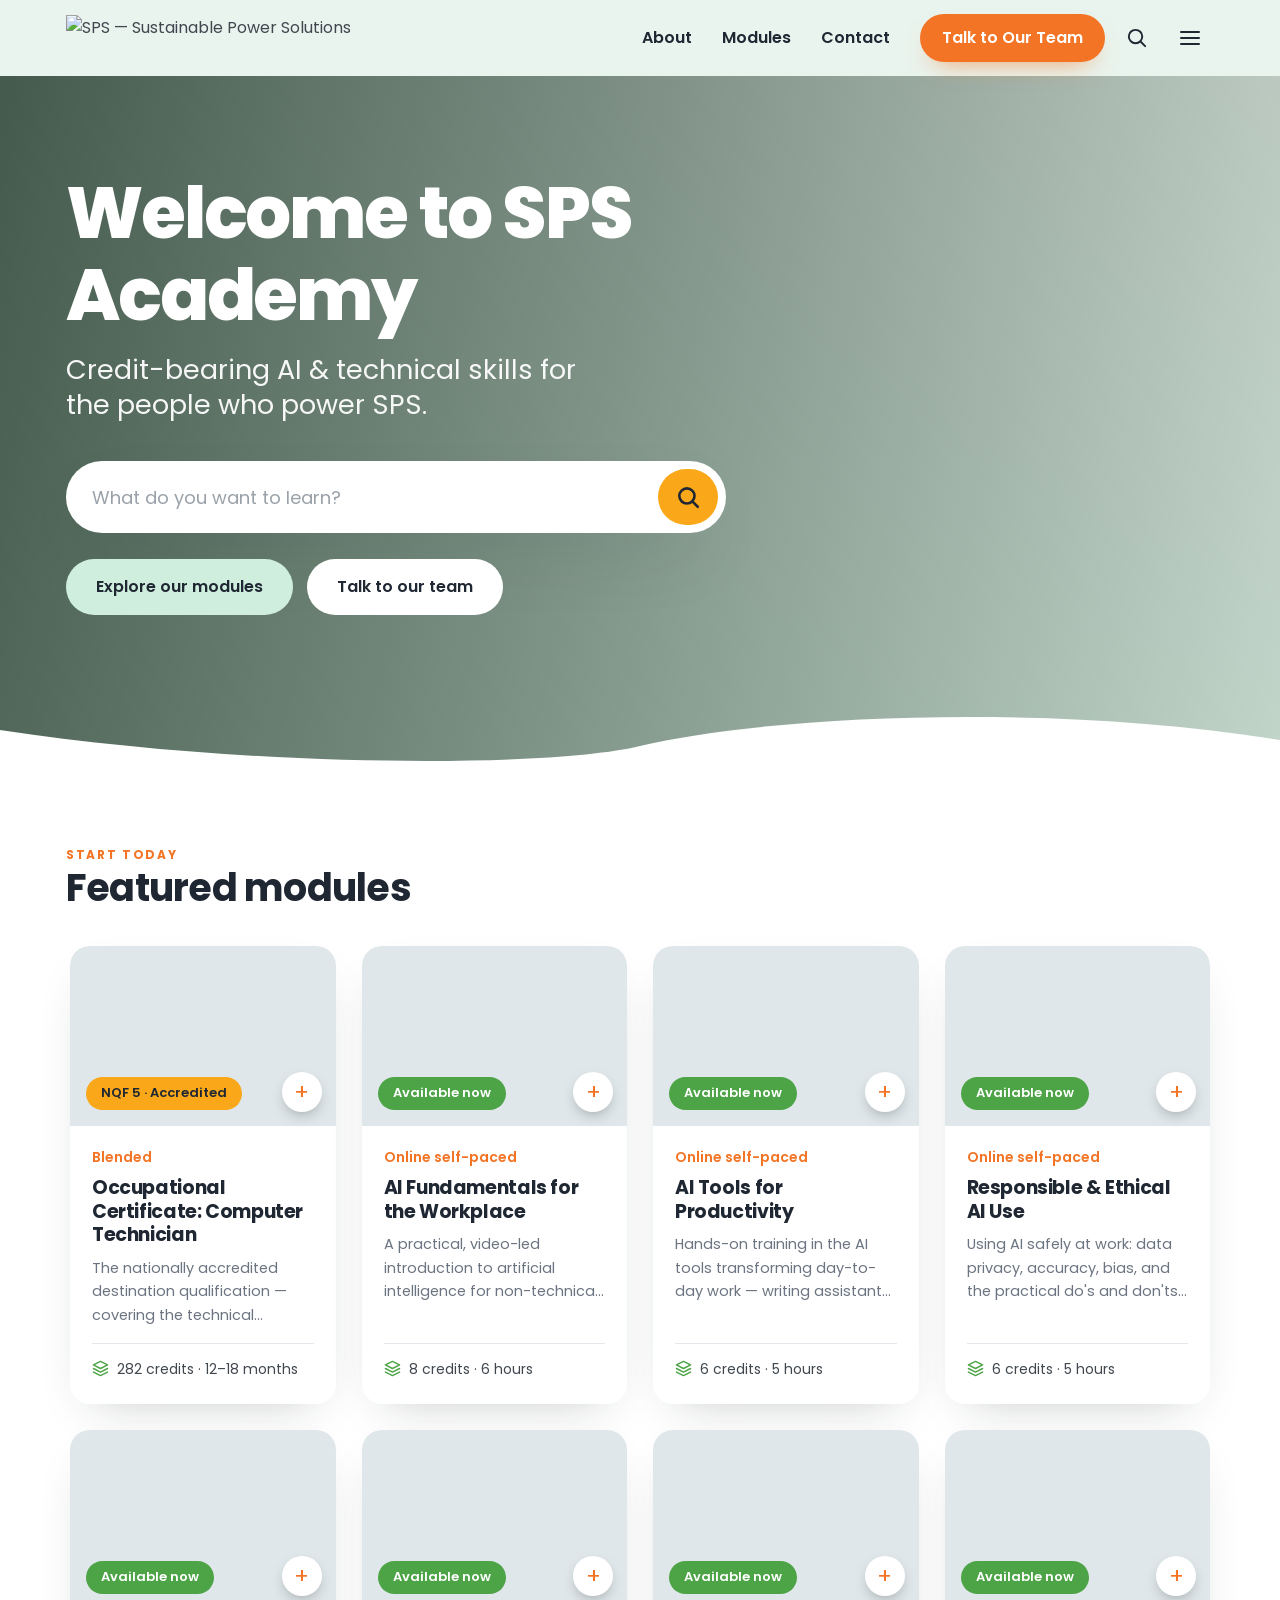
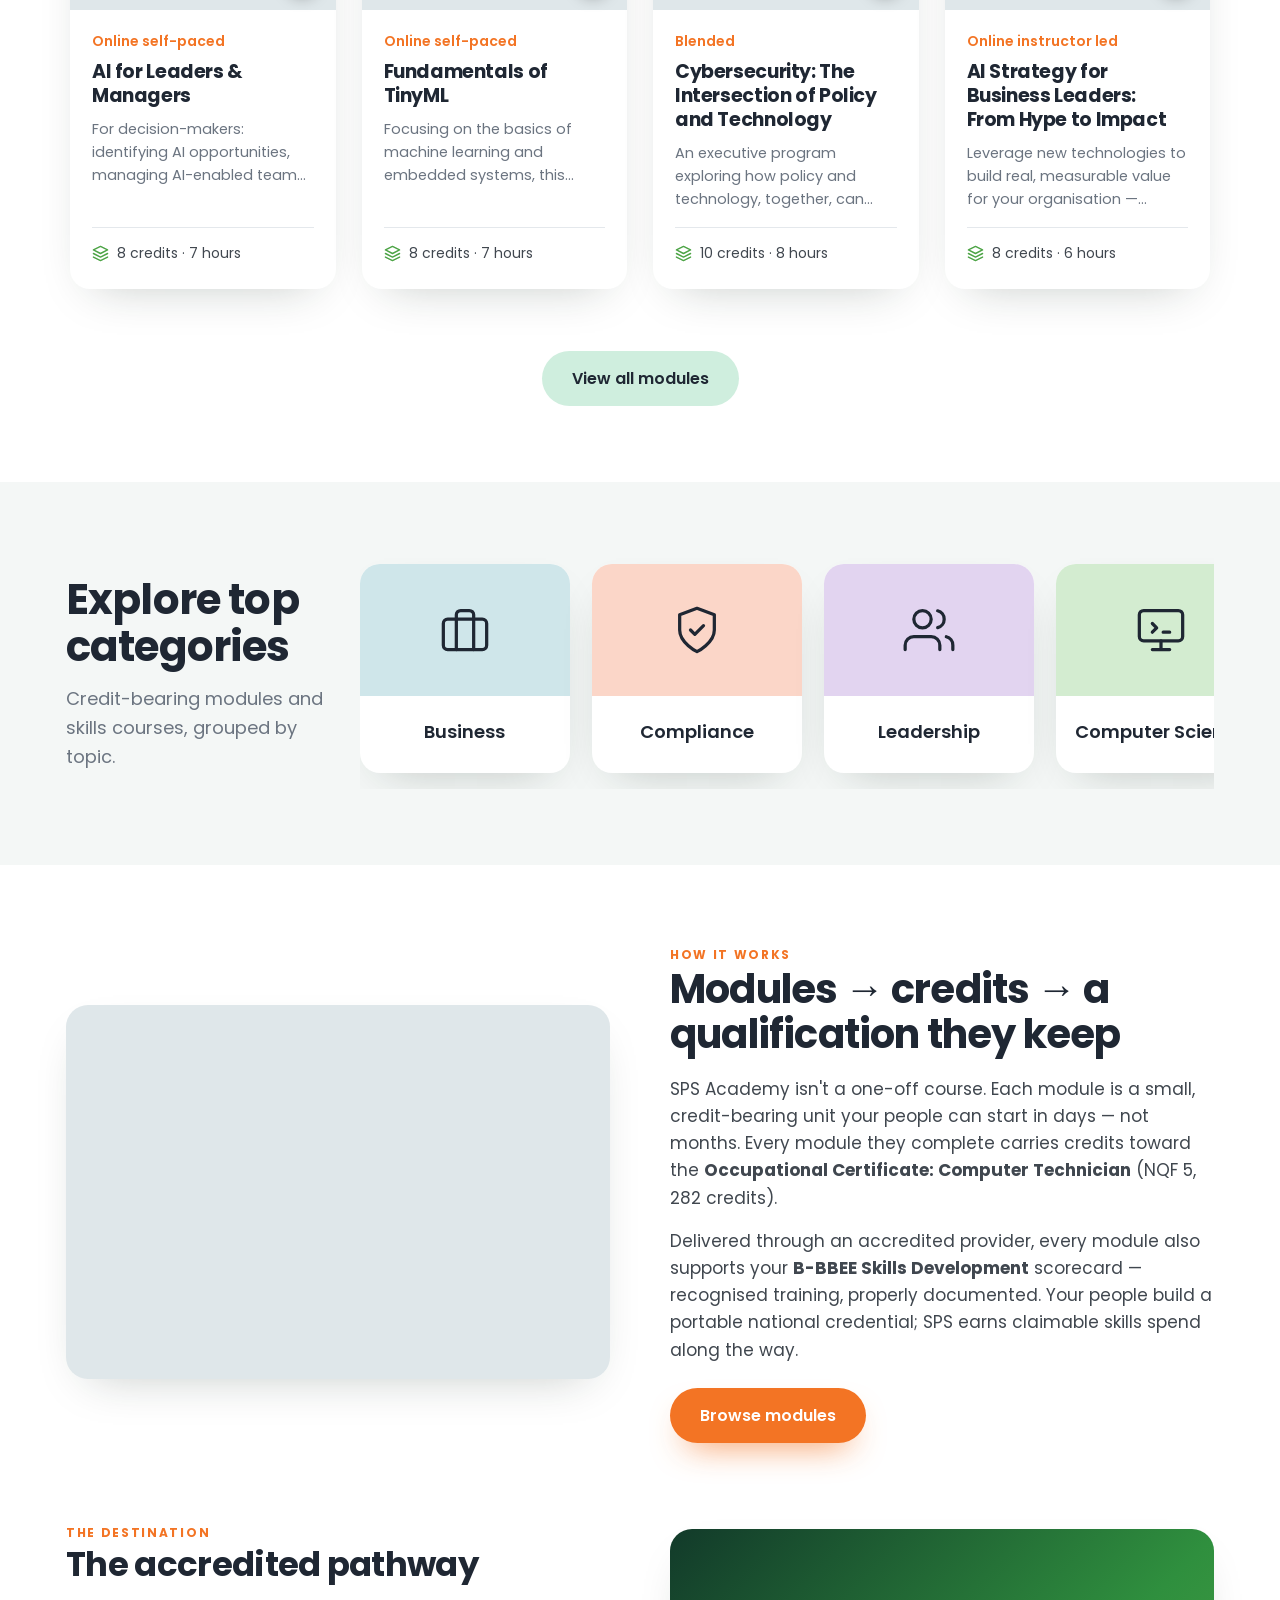
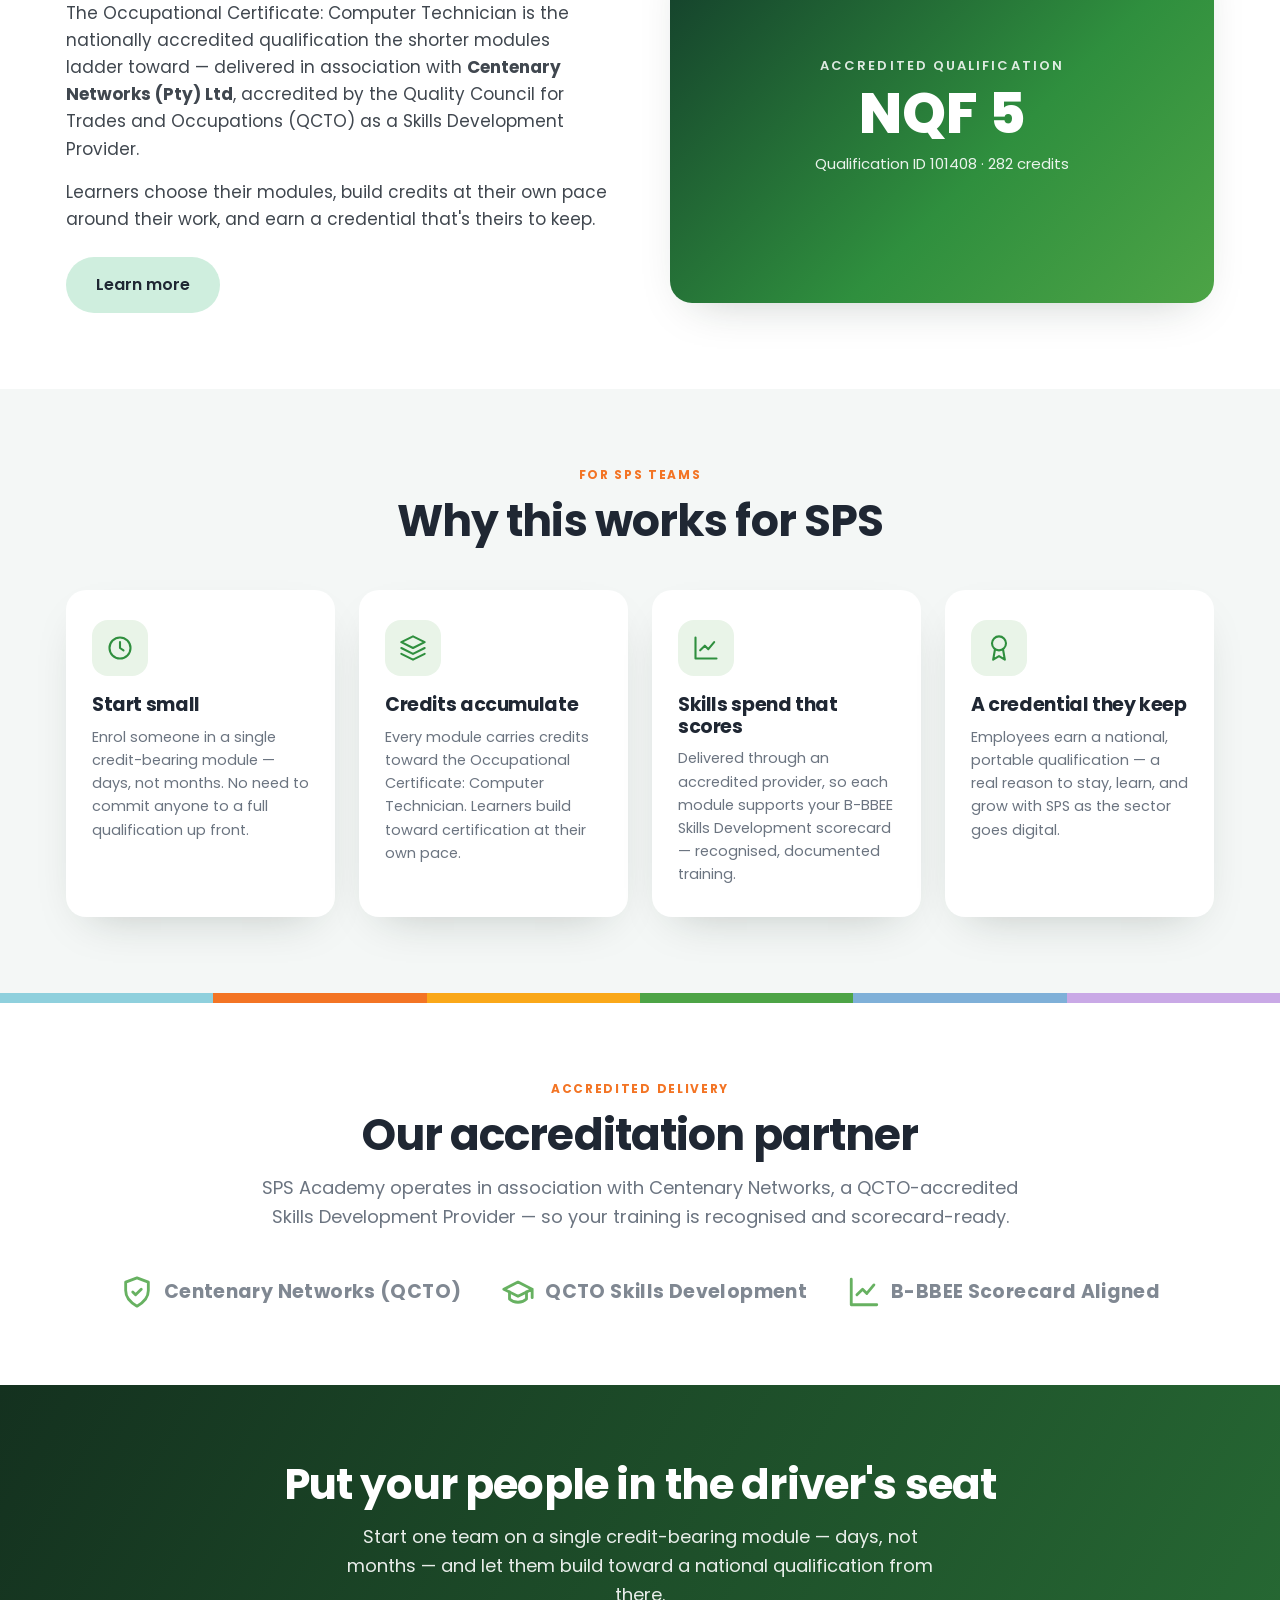
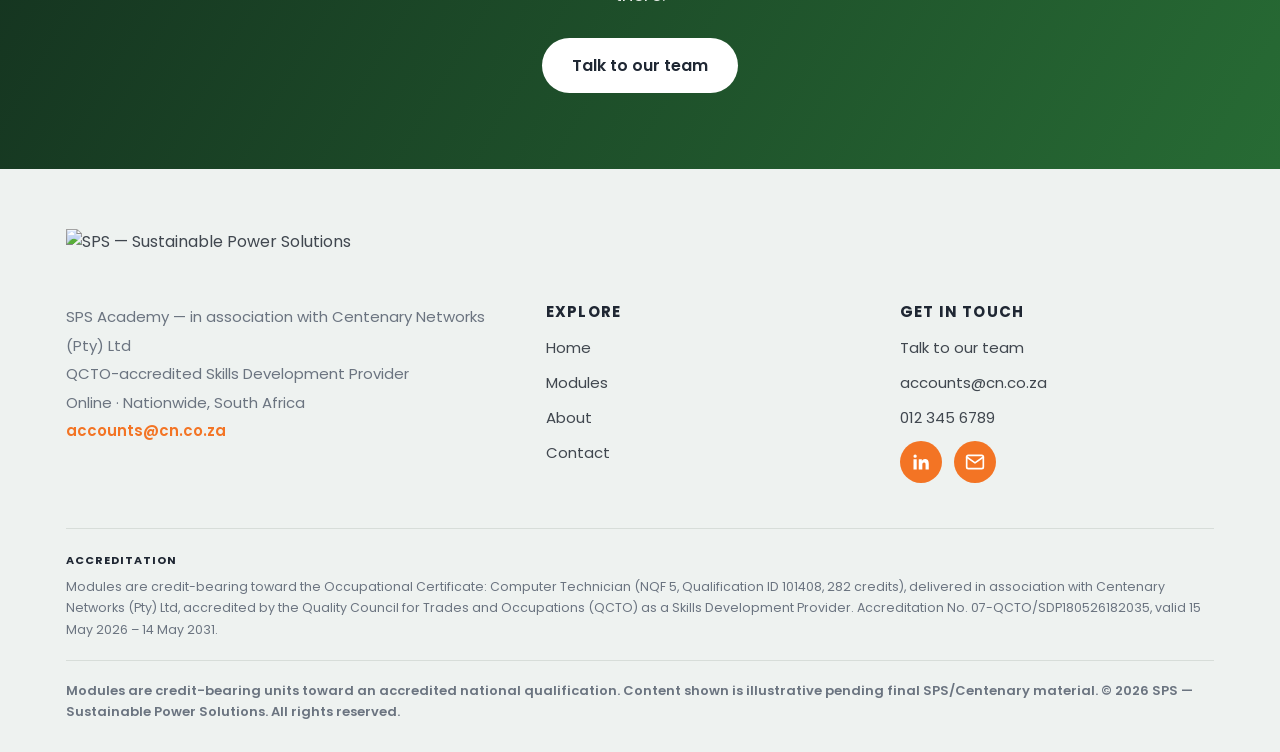
==== index.html @ a4939c3f "Rebuild site to ITU Academy layout and clean codebase for white-label reuse - Rebuild all pages to t" ====
<!DOCTYPE html>
<html lang="en">
<head>
<meta charset="UTF-8">
<meta name="viewport" content="width=device-width, initial-scale=1.0">
<title>SPS Academy — Empowering the people who power SPS</title>
<meta name="description" content="Credit-bearing AI and technical skills modules for SPS. Start small, stack credits toward a national qualification, and earn B-BBEE Skills Development points — delivered in association with Centenary Networks (QCTO).">
<link rel="preconnect" href="https://fonts.googleapis.com">
<link rel="preconnect" href="https://fonts.gstatic.com" crossorigin>
<link href="https://fonts.googleapis.com/css2?family=Poppins:wght@400;500;600;700;800&display=swap" rel="stylesheet">
<link rel="stylesheet" href="styles.css">
</head>
<body>

<!-- ============ NAV ============ -->
<nav id="nav">
  <div class="nav-inner">
    <a href="index.html" class="brand"><img src="sps-dark-logo.svg" alt="SPS — Sustainable Power Solutions"></a>
    <div class="nav-links" id="navLinks">
      <a href="about.html" data-nav="about">About</a>
      <a href="modules.html" data-nav="modules">Modules</a>
      <a href="contact.html" data-nav="contact">Contact</a>
      <a href="contact.html" class="nav-cta">Talk to Our Team</a>
    </div>
    <div class="nav-icons">
      <a href="modules.html" aria-label="Search modules"><svg viewBox="0 0 24 24" fill="none" stroke="currentColor" stroke-width="2" stroke-linecap="round" stroke-linejoin="round"><circle cx="11" cy="11" r="7"/><path d="m21 21-4.3-4.3"/></svg></a>
      <button class="nav-toggle" id="navToggle" aria-label="Menu"><svg viewBox="0 0 24 24" fill="none" stroke="currentColor" stroke-width="2" stroke-linecap="round"><path d="M3 6h18M3 12h18M3 18h18"/></svg></button>
    </div>
  </div>
</nav>

<!-- ============ HERO ============ -->
<header class="hero">
  <div class="hero-photo" style="background-image:url(https://images.unsplash.com/photo-1504384308090-c894fdcc538d?auto=format&fit=crop&w=1800&q=80)"></div>
  <div class="hero-inner">
    <h1>Welcome to SPS Academy</h1>
    <p class="lead">Credit-bearing AI &amp; technical skills for the people who power SPS.</p>
    <form class="hero-search" data-search-form>
      <input type="text" placeholder="What do you want to learn?" aria-label="Search modules">
      <button class="go" type="submit" aria-label="Search"><svg viewBox="0 0 24 24" fill="none" stroke="currentColor" stroke-width="2.4" stroke-linecap="round" stroke-linejoin="round"><circle cx="11" cy="11" r="7"/><path d="m21 21-4.3-4.3"/></svg></button>
    </form>
    <div class="hero-cta">
      <a href="modules.html" class="btn btn-soft">Explore our modules</a>
      <a href="contact.html" class="btn btn-white">Talk to our team</a>
    </div>
  </div>
  <div class="hero-curve"><svg viewBox="0 0 1440 70" preserveAspectRatio="none"><path d="M0,70 L0,34 C280,72 620,72 720,50 C860,20 1180,6 1440,44 L1440,70 Z" fill="#ffffff"/></svg></div>
</header>

<!-- ============ FEATURED MODULES ============ -->
<section>
  <div class="wrap">
    <div class="row-head reveal">
      <div>
        <span class="eyebrow">Start today</span>
        <h2>Featured modules</h2>
      </div>
      <div class="carousel-nav">
        <button data-car-prev aria-label="Previous"><svg viewBox="0 0 24 24" fill="none" stroke="currentColor" stroke-width="2.2" stroke-linecap="round" stroke-linejoin="round"><path d="m15 18-6-6 6-6"/></svg></button>
        <button data-car-next aria-label="Next"><svg viewBox="0 0 24 24" fill="none" stroke="currentColor" stroke-width="2.2" stroke-linecap="round" stroke-linejoin="round"><path d="m9 18 6-6-6-6"/></svg></button>
      </div>
    </div>
    <div class="carousel">
      <div class="carousel-track" id="featuredTrack"><!-- rendered by app.js --></div>
    </div>
    <div class="center-btn"><a href="modules.html" class="btn btn-soft">View all modules</a></div>
  </div>
</section>

<!-- ============ CATEGORIES ============ -->
<section class="section-soft">
  <div class="wrap">
    <div class="cat-wrap">
      <div class="reveal">
        <h2 style="font-size:clamp(28px,3.6vw,42px)">Explore top categories</h2>
        <p style="color:var(--muted);font-size:18px;margin-top:14px">Credit-bearing modules and skills courses, grouped by topic.</p>
      </div>
      <div class="cat-track reveal">
        <a class="cat-tile cat-c1" href="modules.html?q=Business"><div class="cat-ico"><svg viewBox="0 0 24 24" fill="none" stroke="currentColor" stroke-linecap="round" stroke-linejoin="round"><rect x="2" y="7" width="20" height="14" rx="2"/><path d="M16 21V5a2 2 0 0 0-2-2h-4a2 2 0 0 0-2 2v16"/></svg></div><p>Business</p></a>
        <a class="cat-tile cat-c2" href="modules.html?q=Compliance"><div class="cat-ico"><svg viewBox="0 0 24 24" fill="none" stroke="currentColor" stroke-linecap="round" stroke-linejoin="round"><path d="M12 22s8-4 8-10V5l-8-3-8 3v7c0 6 8 10 8 10z"/><path d="m9 12 2 2 4-4"/></svg></div><p>Compliance</p></a>
        <a class="cat-tile cat-c3" href="modules.html?q=Leadership"><div class="cat-ico"><svg viewBox="0 0 24 24" fill="none" stroke="currentColor" stroke-linecap="round" stroke-linejoin="round"><path d="M17 21v-2a4 4 0 0 0-4-4H5a4 4 0 0 0-4 4v2"/><circle cx="9" cy="7" r="4"/><path d="M23 21v-2a4 4 0 0 0-3-3.87M16 3.13a4 4 0 0 1 0 7.75"/></svg></div><p>Leadership</p></a>
        <a class="cat-tile cat-c4" href="modules.html?q=Computer%20Science"><div class="cat-ico"><svg viewBox="0 0 24 24" fill="none" stroke="currentColor" stroke-linecap="round" stroke-linejoin="round"><rect x="2" y="3" width="20" height="14" rx="2"/><path d="M8 21h8M12 17v4"/><path d="m8 9 2 2-2 2M13 13h3"/></svg></div><p>Computer Science</p></a>
        <a class="cat-tile cat-c5" href="modules.html?q=Health%20%26%20Medicine"><div class="cat-ico"><svg viewBox="0 0 24 24" fill="none" stroke="currentColor" stroke-linecap="round" stroke-linejoin="round"><path d="M11 2a2 2 0 0 0-2 2v2H7a2 2 0 0 0-2 2v2a2 2 0 0 0 2 2h2v2a2 2 0 0 0 2 2h2a2 2 0 0 0 2-2v-2h2a2 2 0 0 0 2-2V8a2 2 0 0 0-2-2h-2V4a2 2 0 0 0-2-2z"/></svg></div><p>Health &amp; Medicine</p></a>
        <a class="cat-tile cat-c6" href="modules.html?q=Social%20Sciences"><div class="cat-ico"><svg viewBox="0 0 24 24" fill="none" stroke="currentColor" stroke-linecap="round" stroke-linejoin="round"><circle cx="12" cy="12" r="10"/><path d="M2 12h20M12 2a15 15 0 0 1 0 20 15 15 0 0 1 0-20Z"/></svg></div><p>Social Sciences</p></a>
        <a class="cat-tile cat-c7" href="modules.html?q=Accredited"><div class="cat-ico"><svg viewBox="0 0 24 24" fill="none" stroke="currentColor" stroke-linecap="round" stroke-linejoin="round"><circle cx="12" cy="8" r="6"/><path d="M15.5 13.5 17 22l-5-3-5 3 1.5-8.5"/></svg></div><p>Accredited</p></a>
      </div>
    </div>
  </div>
</section>

<!-- ============ HOW IT WORKS (our work) ============ -->
<section>
  <div class="wrap">
    <div class="split reveal">
      <div class="split-media" style="background-image:url(https://images.unsplash.com/photo-1522071820081-009f0129c71c?auto=format&fit=crop&w=1100&q=80)"></div>
      <div>
        <span class="eyebrow">How it works</span>
        <h2>Modules → credits → a qualification they keep</h2>
        <p>SPS Academy isn't a one-off course. Each module is a small, credit-bearing unit your people can start in days — not months. Every module they complete carries credits toward the <strong>Occupational Certificate: Computer Technician</strong> (NQF 5, 282 credits).</p>
        <p>Delivered through an accredited provider, every module also supports your <strong>B-BBEE Skills Development</strong> scorecard — recognised training, properly documented. Your people build a portable national credential; SPS earns claimable skills spend along the way.</p>
        <a href="modules.html" class="btn btn-primary">Browse modules</a>
      </div>
    </div>

    <div class="split rev reveal">
      <div class="split-media grad" style="display:grid;place-items:center;color:#fff;text-align:center;padding:30px">
        <div>
          <div style="font-size:13px;letter-spacing:.16em;text-transform:uppercase;opacity:.85;margin-bottom:10px;font-weight:600">Accredited Qualification</div>
          <div style="font-size:56px;font-weight:800;line-height:1">NQF&nbsp;5</div>
          <div style="opacity:.9;margin-top:10px;font-size:15px">Qualification ID 101408 · 282 credits</div>
        </div>
      </div>
      <div>
        <span class="eyebrow">The destination</span>
        <h3>The accredited pathway</h3>
        <p>The Occupational Certificate: Computer Technician is the nationally accredited qualification the shorter modules ladder toward — delivered in association with <strong>Centenary Networks (Pty) Ltd</strong>, accredited by the Quality Council for Trades and Occupations (QCTO) as a Skills Development Provider.</p>
        <p>Learners choose their modules, build credits at their own pace around their work, and earn a credential that's theirs to keep.</p>
        <a href="course.html?c=computer-technician" class="btn btn-soft">Learn more</a>
      </div>
    </div>
  </div>
</section>

<!-- ============ WHY SPS (pillars) ============ -->
<section class="section-soft">
  <div class="wrap">
    <div class="sec-head center reveal">
      <span class="eyebrow">For SPS teams</span>
      <h2>Why this works for SPS</h2>
    </div>
    <div class="pillars">
      <div class="pillar reveal"><div class="ico"><svg viewBox="0 0 24 24" fill="none" stroke="currentColor" stroke-width="1.8" stroke-linecap="round" stroke-linejoin="round"><circle cx="12" cy="12" r="9"/><path d="M12 7v5l3 2"/></svg></div><h3>Start small</h3><p>Enrol someone in a single credit-bearing module — days, not months. No need to commit anyone to a full qualification up front.</p></div>
      <div class="pillar reveal"><div class="ico"><svg viewBox="0 0 24 24" fill="none" stroke="currentColor" stroke-width="1.8" stroke-linecap="round" stroke-linejoin="round"><path d="M12 2 2 7l10 5 10-5-10-5Z"/><path d="M2 12l10 5 10-5M2 17l10 5 10-5"/></svg></div><h3>Credits accumulate</h3><p>Every module carries credits toward the Occupational Certificate: Computer Technician. Learners build toward certification at their own pace.</p></div>
      <div class="pillar reveal"><div class="ico"><svg viewBox="0 0 24 24" fill="none" stroke="currentColor" stroke-width="1.8" stroke-linecap="round" stroke-linejoin="round"><path d="M3 3v18h18"/><path d="m7 14 4-4 3 3 5-6"/></svg></div><h3>Skills spend that scores</h3><p>Delivered through an accredited provider, so each module supports your B-BBEE Skills Development scorecard — recognised, documented training.</p></div>
      <div class="pillar reveal"><div class="ico"><svg viewBox="0 0 24 24" fill="none" stroke="currentColor" stroke-width="1.8" stroke-linecap="round" stroke-linejoin="round"><circle cx="12" cy="8" r="6"/><path d="M15.5 13.5 17 22l-5-3-5 3 1.5-8.5"/></svg></div><h3>A credential they keep</h3><p>Employees earn a national, portable qualification — a real reason to stay, learn, and grow with SPS as the sector goes digital.</p></div>
    </div>
  </div>
</section>

<!-- ============ RAINBOW + PARTNERS ============ -->
<div class="rainbow"><i></i><i></i><i></i><i></i><i></i><i></i></div>
<section>
  <div class="wrap">
    <div class="sec-head center reveal">
      <span class="eyebrow">Accredited delivery</span>
      <h2>Our accreditation partner</h2>
      <p>SPS Academy operates in association with Centenary Networks, a QCTO-accredited Skills Development Provider — so your training is recognised and scorecard-ready.</p>
    </div>
    <div class="partners reveal">
      <div class="plogo"><svg viewBox="0 0 24 24" fill="none" stroke="currentColor" stroke-width="2" stroke-linecap="round" stroke-linejoin="round"><path d="M12 2 4 5v6c0 5 3.4 8.5 8 11 4.6-2.5 8-6 8-11V5l-8-3Z"/><path d="m9 12 2 2 4-4"/></svg> Centenary Networks (QCTO)</div>
      <div class="plogo"><svg viewBox="0 0 24 24" fill="none" stroke="currentColor" stroke-width="2" stroke-linecap="round" stroke-linejoin="round"><path d="M22 10v6M2 10l10-5 10 5-10 5z"/><path d="M6 12v5c3 3 9 3 12 0v-5"/></svg> QCTO Skills Development</div>
      <div class="plogo"><svg viewBox="0 0 24 24" fill="none" stroke="currentColor" stroke-width="2" stroke-linecap="round" stroke-linejoin="round"><path d="M3 3v18h18"/><path d="m7 14 4-4 3 3 5-6"/></svg> B-BBEE Scorecard Aligned</div>
    </div>
  </div>
</section>

<!-- ============ CTA BAND ============ -->
<section class="cta-band">
  <div class="wrap">
    <h2>Put your people in the driver's seat</h2>
    <p>Start one team on a single credit-bearing module — days, not months — and let them build toward a national qualification from there.</p>
    <a href="contact.html" class="btn btn-white">Talk to our team</a>
  </div>
</section>

<!-- ============ FOOTER ============ -->
<footer>
  <div class="wrap">
    <div class="foot-logo"><img src="sps-dark-logo.svg" alt="SPS — Sustainable Power Solutions"></div>
    <div class="foot-grid">
      <div class="foot-addr">
        SPS Academy — in association with Centenary Networks (Pty) Ltd<br>
        QCTO-accredited Skills Development Provider<br>
        Online · Nationwide, South Africa<br>
        <a href="mailto:accounts@cn.co.za" style="color:var(--orange);font-weight:600">accounts@cn.co.za</a>
      </div>
      <div class="foot-col">
        <h4>Explore</h4>
        <a href="index.html">Home</a>
        <a href="modules.html">Modules</a>
        <a href="about.html">About</a>
        <a href="contact.html">Contact</a>
      </div>
      <div class="foot-col">
        <h4>Get in touch</h4>
        <a href="contact.html">Talk to our team</a>
        <a href="mailto:accounts@cn.co.za">accounts@cn.co.za</a>
        <a href="tel:0123456789">012 345 6789</a>
        <div class="foot-social">
          <a href="#" aria-label="LinkedIn"><svg viewBox="0 0 24 24" fill="currentColor"><path d="M6.94 5a2 2 0 1 1-4 0 2 2 0 0 1 4 0ZM3 8.75h3.85V21H3V8.75Zm6.3 0h3.7v1.68h.05a4.06 4.06 0 0 1 3.65-2c3.9 0 4.62 2.57 4.62 5.9V21h-3.85v-5.4c0-1.29 0-2.94-1.8-2.94s-2.07 1.4-2.07 2.85V21H9.3V8.75Z"/></svg></a>
          <a href="#" aria-label="Email"><svg viewBox="0 0 24 24" fill="none" stroke="currentColor" stroke-width="2" stroke-linecap="round" stroke-linejoin="round"><rect x="2" y="4" width="20" height="16" rx="2"/><path d="m2 6 10 7 10-7"/></svg></a>
        </div>
      </div>
    </div>
    <div class="foot-accred">
      <strong>Accreditation</strong>
      Modules are credit-bearing toward the Occupational Certificate: Computer Technician (NQF 5, Qualification ID 101408, 282 credits), delivered in association with Centenary Networks (Pty) Ltd, accredited by the Quality Council for Trades and Occupations (QCTO) as a Skills Development Provider. Accreditation No. 07-QCTO/SDP180526182035, valid 15 May 2026 – 14 May 2031.
    </div>
    <div class="foot-copy">Modules are credit-bearing units toward an accredited national qualification. Content shown is illustrative pending final SPS/Centenary material. © 2026 SPS — Sustainable Power Solutions. All rights reserved.</div>
  </div>
</footer>

<script src="catalog.js"></script>
<script src="app.js"></script>
</body>
</html>
---- styles.css ----
/* ===================================================================
   SPS Academy — shared stylesheet (all pages)
   ITU-Academy-style airy layout, recoloured to the SPS brand palette
   (solar green + orange/amber, from the SPS logo).
   =================================================================== */
:root{
  /* Brand palette (from sps-dark-logo.svg) */
  --orange:#f37424;      /* primary accent — buttons, links, active */
  --orange-deep:#d55f16;
  --amber:#faa819;       /* search button (ITU's yellow), highlights */
  --amber-soft:#ffe7b8;
  --green:#4da446;       /* "available" badges, category tiles, ticks */
  --green-deep:#2f8f3e;
  --green-tint:#e9f4e8;
  --orange-tint:#fdeee2;

  /* Neutrals */
  --ink:#1f2733;         /* headings */
  --body:#40474f;        /* body text */
  --muted:#6b7480;
  --line:#e4e8ec;
  --bg:#ffffff;
  --bg-soft:#f4f7f6;

  /* Airy header/hero tint — light green echoing sustainability */
  --header:#e9f4ee;
  --header-2:#dcefe4;

  --max:1200px;
  --radius:22px;
  --shadow:0 18px 46px -24px rgba(20,40,30,.28);
  --shadow-lg:0 30px 70px -30px rgba(20,40,30,.35);
  --font:"Poppins","Segoe UI",-apple-system,BlinkMacSystemFont,Roboto,sans-serif;
}
*{box-sizing:border-box;margin:0;padding:0}
html{scroll-behavior:smooth;scroll-padding-top:96px}
body{font-family:var(--font);color:var(--body);background:var(--bg);line-height:1.6;-webkit-font-smoothing:antialiased;overflow-x:hidden}
img,svg{max-width:100%;display:block}
h1,h2,h3,h4{font-weight:700;line-height:1.14;letter-spacing:-.02em;color:var(--ink)}
a{color:inherit;text-decoration:none}
.wrap{max-width:var(--max);margin:0 auto;padding:0 26px}
.eyebrow{text-transform:uppercase;letter-spacing:.14em;font-size:12px;font-weight:700;color:var(--orange)}

/* ---------- NAV ---------- */
nav{position:sticky;top:0;z-index:120;background:var(--header);backdrop-filter:blur(6px);transition:box-shadow .3s}
nav.scrolled{box-shadow:0 6px 26px -18px rgba(20,40,30,.5)}
.nav-inner{max-width:var(--max);margin:0 auto;padding:14px 26px;display:flex;align-items:center;gap:20px}
.brand img{height:46px}
.nav-links{display:flex;gap:30px;align-items:center;margin-left:auto}
.nav-links a{color:var(--ink);font-size:16px;font-weight:600;transition:color .2s}
.nav-links a:hover,.nav-links a.active{color:var(--orange)}
.nav-icons{display:flex;align-items:center;gap:18px}
.nav-icons button,.nav-icons a{background:none;border:0;color:var(--ink);cursor:pointer;line-height:0;display:grid;place-items:center}
.nav-icons svg{width:23px;height:23px}
.nav-icons a:hover,.nav-icons button:hover{color:var(--orange)}
.nav-cta{display:inline-flex;align-items:center;gap:8px;background:var(--orange);color:#fff!important;padding:11px 22px;border-radius:30px;font-weight:600;font-size:15px;box-shadow:0 12px 26px -14px rgba(243,116,36,.8);transition:background .2s,transform .2s}
.nav-cta:hover{background:var(--orange-deep);transform:translateY(-2px)}
.nav-toggle{display:none;background:none;border:1.5px solid var(--ink);border-radius:30px;padding:8px 12px;color:var(--ink);cursor:pointer;line-height:0}
.nav-toggle svg{width:24px;height:24px}

/* ---------- BUTTONS ---------- */
.btn{display:inline-flex;align-items:center;gap:10px;justify-content:center;padding:15px 30px;border-radius:34px;font-weight:600;font-size:16px;font-family:var(--font);transition:transform .2s,background .2s,box-shadow .2s,color .2s,border-color .2s;cursor:pointer;border:0}
.btn-primary{background:var(--orange);color:#fff;box-shadow:0 16px 34px -16px rgba(243,116,36,.9)}
.btn-primary:hover{background:var(--orange-deep);transform:translateY(-2px)}
.btn-soft{background:#bfe0ec;color:var(--ink)}   /* ITU-style soft pill */
.btn-soft{background:#cfeede;color:var(--ink)}
.btn-soft:hover{background:#bce6d0;transform:translateY(-2px)}
.btn-amber{background:var(--amber);color:var(--ink)}
.btn-amber:hover{background:#f0990a;transform:translateY(-2px)}
.btn-ghost{background:#fff;color:var(--ink);border:1.6px solid var(--line)}
.btn-ghost:hover{border-color:var(--orange);color:var(--orange)}
.btn-white{background:#fff;color:var(--ink)}
.btn-white:hover{transform:translateY(-2px)}

/* ---------- SECTIONS ---------- */
section{padding:76px 0}
.section-soft{background:var(--bg-soft)}
.sec-head{max-width:760px;margin-bottom:44px}
.sec-head.center{margin-left:auto;margin-right:auto;text-align:center}
.sec-head .eyebrow{display:block;margin-bottom:12px}
.sec-head h2{font-size:clamp(28px,4vw,44px);margin:0 0 14px}
.sec-head p{color:var(--muted);font-size:18px}

/* ---------- HERO (home) ---------- */
.hero{position:relative;background:linear-gradient(180deg,var(--header) 0%,var(--header-2) 100%);overflow:hidden}
.hero-photo{position:absolute;inset:0;background-size:cover;background-position:center;opacity:.9}
.hero-photo::after{content:"";position:absolute;inset:0;background:linear-gradient(105deg,rgba(20,45,30,.86) 0%,rgba(20,45,30,.55) 45%,rgba(20,45,30,.15) 100%)}
.hero-inner{position:relative;z-index:2;max-width:var(--max);margin:0 auto;padding:96px 26px 150px;color:#fff}
.hero h1{color:#fff;font-size:clamp(38px,6vw,72px);font-weight:800;letter-spacing:-.03em;margin:0 0 16px;max-width:15ch}
.hero .lead{color:rgba(255,255,255,.94);font-size:clamp(19px,2.4vw,27px);font-weight:400;max-width:30ch;margin-bottom:38px;line-height:1.32}
.hero-search{display:flex;background:#fff;border-radius:50px;padding:8px 8px 8px 26px;max-width:660px;box-shadow:var(--shadow-lg);align-items:center;gap:10px}
.hero-search input{flex:1;border:0;outline:0;font-size:18px;font-family:var(--font);color:var(--ink);background:none;min-width:0}
.hero-search input::placeholder{color:#9aa1a8}
.hero-search .go{flex:0 0 auto;background:var(--amber);border:0;border-radius:50px;width:60px;height:56px;display:grid;place-items:center;cursor:pointer;color:var(--ink);transition:background .2s}
.hero-search .go:hover{background:#f0990a}
.hero-search .go svg{width:26px;height:26px}
.hero-cta{margin-top:26px;display:flex;gap:14px;flex-wrap:wrap}
/* curved bottom edge, ITU-style */
.hero-curve{position:absolute;left:0;right:0;bottom:-1px;z-index:2;line-height:0}
.hero-curve svg{width:100%;height:70px}

/* ---------- CAROUSEL / ROWS ---------- */
.row-head{display:flex;align-items:flex-end;justify-content:space-between;gap:20px;margin-bottom:30px;flex-wrap:wrap}
.row-head h2{font-size:clamp(26px,3.4vw,38px)}
.carousel{position:relative}
.carousel-track{display:grid;grid-auto-flow:column;grid-auto-columns:minmax(280px,1fr);gap:26px;overflow-x:auto;scroll-snap-type:x mandatory;padding:6px 4px 18px;scrollbar-width:thin;scroll-behavior:smooth}
.carousel-track::-webkit-scrollbar{height:8px}
.carousel-track::-webkit-scrollbar-thumb{background:#cbd3d8;border-radius:8px}
.carousel-track>*{scroll-snap-align:start}
@media(min-width:900px){.carousel-track{grid-auto-columns:minmax(0,1fr);grid-auto-flow:row;grid-template-columns:repeat(4,1fr);overflow:visible}}
.carousel-nav{display:flex;gap:10px}
.carousel-nav button{width:44px;height:44px;border-radius:50%;border:1.6px solid var(--line);background:#fff;cursor:pointer;display:grid;place-items:center;color:var(--ink);transition:.2s}
.carousel-nav button:hover{border-color:var(--orange);color:var(--orange)}
@media(min-width:900px){.carousel-nav{display:none}}

/* ---------- COURSE / MODULE CARD ---------- */
.mcard{background:#fff;border-radius:20px;overflow:hidden;box-shadow:var(--shadow);display:flex;flex-direction:column;transition:transform .25s,box-shadow .25s}
.mcard:hover{transform:translateY(-6px);box-shadow:var(--shadow-lg)}
.mcard-img{position:relative;height:180px;background-size:cover;background-position:center;background-color:#dfe7ea}
.mcard-badge{position:absolute;left:16px;bottom:16px;font-size:13px;font-weight:600;padding:6px 15px;border-radius:30px;color:#fff;background:var(--green)}
.mcard-badge.paid{background:var(--amber);color:var(--ink)}
.mcard-badge.soon{background:#8a94a0}
.mcard-add{position:absolute;right:14px;bottom:14px;width:40px;height:40px;border-radius:50%;background:#fff;border:0;display:grid;place-items:center;cursor:pointer;box-shadow:0 6px 16px -6px rgba(0,0,0,.4);color:var(--orange);font-size:22px;line-height:0;transition:.2s}
.mcard-add:hover{background:var(--orange);color:#fff;transform:scale(1.08)}
.mcard-body{padding:20px 22px 24px;display:flex;flex-direction:column;flex:1}
.mcard-mode{color:var(--orange);font-weight:600;font-size:14px;margin-bottom:8px}
.mcard-body h3{font-size:19px;line-height:1.25;margin-bottom:10px;color:var(--ink)}
.mcard-body h3 a:hover{color:var(--orange)}
.mcard-desc{font-size:14.5px;color:var(--muted);margin-bottom:16px;display:-webkit-box;-webkit-line-clamp:3;-webkit-box-orient:vertical;overflow:hidden}
.mcard-meta{margin-top:auto;border-top:1px solid var(--line);padding-top:14px;font-size:14px;color:var(--body);display:flex;align-items:center;gap:8px}
.mcard-meta svg{width:17px;height:17px;color:var(--green)}
.center-btn{text-align:center;margin-top:44px}

/* ---------- CATEGORY TILES ---------- */
.cat-wrap{display:grid;grid-template-columns:.7fr 2.3fr;gap:34px;align-items:center}
.cat-track{display:grid;grid-auto-flow:column;grid-auto-columns:minmax(210px,1fr);gap:22px;overflow-x:auto;padding:6px 4px 16px;scroll-snap-type:x mandatory}
.cat-track::-webkit-scrollbar{height:8px}
.cat-track::-webkit-scrollbar-thumb{background:#cbd3d8;border-radius:8px}
.cat-tile{scroll-snap-align:start;background:#fff;border-radius:20px;box-shadow:var(--shadow);overflow:hidden;text-align:center;transition:transform .25s,box-shadow .25s}
.cat-tile:hover{transform:translateY(-6px);box-shadow:var(--shadow-lg)}
.cat-ico{height:132px;display:grid;place-items:center}
.cat-ico svg{width:52px;height:52px;color:var(--ink);stroke-width:1.5}
.cat-tile p{padding:22px 18px 26px;font-size:18px;font-weight:600;color:var(--ink)}
.cat-c1 .cat-ico{background:#cfe6ea}.cat-c2 .cat-ico{background:#fbd6c8}.cat-c3 .cat-ico{background:#e2d4f0}
.cat-c4 .cat-ico{background:#d3ecd0}.cat-c5 .cat-ico{background:#ffe6b0}.cat-c6 .cat-ico{background:#cfe3f5}
.cat-c7 .cat-ico{background:#f7d9dd}
@media(max-width:820px){.cat-wrap{grid-template-columns:1fr;gap:20px}}

/* ---------- "OUR WORK" SPLIT BLOCKS ---------- */
.split{display:grid;grid-template-columns:1fr 1fr;gap:60px;align-items:center;margin-bottom:76px}
.split:last-child{margin-bottom:0}
.split.rev .split-media{order:2}
.split-media{border-radius:var(--radius);overflow:hidden;box-shadow:var(--shadow);aspect-ratio:16/11;background-size:cover;background-position:center;background-color:#dfe7ea}
.split-media.grad{background:linear-gradient(135deg,#123a2a,#2f8f3e 60%,#4da446)}
.split h2{font-size:clamp(26px,3.4vw,40px);margin-bottom:18px}
.split h3{font-size:clamp(24px,3vw,34px);margin-bottom:16px}
.split p{font-size:17px;color:var(--body);margin-bottom:16px}
.split .btn{margin-top:8px}
@media(max-width:860px){.split{grid-template-columns:1fr;gap:26px;margin-bottom:52px}.split.rev .split-media{order:0}}

/* ---------- PILLARS ---------- */
.pillars{display:grid;grid-template-columns:repeat(4,1fr);gap:24px}
.pillar{background:#fff;border-radius:20px;padding:30px 26px;box-shadow:var(--shadow);transition:transform .25s}
.pillar:hover{transform:translateY(-6px)}
.pillar .ico{width:56px;height:56px;border-radius:16px;display:grid;place-items:center;background:var(--green-tint);color:var(--green-deep);margin-bottom:18px}
.pillar .ico svg{width:28px;height:28px}
.pillar h3{font-size:19px;margin-bottom:10px}
.pillar p{font-size:14.5px;color:var(--muted)}

/* ---------- ACCENT RAINBOW BAR (ITU) ---------- */
.rainbow{height:10px;display:flex}
.rainbow i{flex:1}
.rainbow i:nth-child(1){background:#8fd0dd}.rainbow i:nth-child(2){background:var(--orange)}
.rainbow i:nth-child(3){background:var(--amber)}.rainbow i:nth-child(4){background:var(--green)}
.rainbow i:nth-child(5){background:#7fb0d8}.rainbow i:nth-child(6){background:#c9a9e6}

/* ---------- PARTNERS ---------- */
.partners{display:flex;flex-wrap:wrap;gap:40px;align-items:center;justify-content:center;margin-top:30px}
.partners .plogo{font-weight:700;color:var(--muted);font-size:19px;letter-spacing:.02em;opacity:.85;display:flex;align-items:center;gap:10px}
.partners .plogo svg{width:34px;height:34px;color:var(--green)}

/* ---------- CTA BAND ---------- */
.cta-band{background:linear-gradient(120deg,#14311f,#276b34);color:#fff;text-align:center;border-radius:0}
.cta-band h2{color:#fff;font-size:clamp(28px,3.6vw,42px);margin-bottom:14px}
.cta-band p{color:rgba(255,255,255,.9);font-size:18px;max-width:620px;margin:0 auto 28px}

/* ---------- FOOTER ---------- */
footer{background:#eef2f0;padding:60px 0 30px;color:var(--body)}
footer .foot-logo img{height:52px;margin-bottom:22px}
.foot-grid{display:grid;grid-template-columns:1.4fr 1fr 1fr;gap:40px;padding-bottom:34px}
.foot-addr{font-size:15px;color:var(--muted);line-height:1.9}
.foot-col h4{font-size:15px;text-transform:uppercase;letter-spacing:.08em;margin-bottom:16px;color:var(--ink)}
.foot-col a{display:block;font-size:15px;color:var(--body);margin-bottom:11px}
.foot-col a:hover{color:var(--orange)}
.foot-social{display:flex;gap:12px;margin-top:6px}
.foot-social a{width:42px;height:42px;border-radius:50%;background:var(--orange);color:#fff;display:grid;place-items:center}
.foot-social a:hover{background:var(--orange-deep)}
.foot-social svg{width:20px;height:20px}
.foot-accred{border-top:1px solid #d7ddd9;padding-top:22px;font-size:12.5px;color:var(--muted);line-height:1.7}
.foot-accred strong{display:block;text-transform:uppercase;letter-spacing:.09em;font-size:11px;color:var(--ink);margin-bottom:6px}
.foot-copy{border-top:1px solid #d7ddd9;margin-top:20px;padding-top:20px;font-size:13px;color:var(--muted);font-weight:600}

/* ---------- BREADCRUMB / PAGE HEAD ---------- */
.pagehead{background:linear-gradient(180deg,var(--header),var(--header-2));position:relative;padding:34px 0 76px}
.pagehead .hero-curve svg{height:56px}
.crumb{display:flex;align-items:center;gap:10px;font-size:14px;margin-bottom:22px;flex-wrap:wrap}
.crumb a{background:#cfeede;color:var(--ink);padding:6px 16px;border-radius:30px;font-weight:600}
.crumb a:hover{background:#bce6d0}
.crumb span{color:var(--muted)}
.crumb .cur{color:var(--ink);font-weight:600;text-decoration:underline}
.pagehead h1{font-size:clamp(32px,5vw,58px);font-weight:800;color:var(--ink);max-width:20ch}
.pagehead .lead{font-size:18px;color:var(--body);margin-top:14px;max-width:60ch}

/* ---------- CATALOGUE (modules.html) ---------- */
.cat-layout{display:grid;grid-template-columns:270px 1fr;gap:40px;align-items:start}
.filters{position:sticky;top:100px}
.filter-group{border-bottom:1px solid var(--line);padding:22px 0}
.filter-group:first-child{padding-top:0}
.filter-group h4{display:flex;align-items:center;gap:12px;font-size:17px;margin-bottom:16px;color:var(--ink)}
.filter-group h4 .fico{width:40px;height:40px;border-radius:50%;background:var(--green-tint);color:var(--green-deep);display:grid;place-items:center;flex:0 0 auto}
.filter-group h4 .fico svg{width:20px;height:20px}
.filter-opt{display:flex;align-items:center;gap:11px;font-size:15px;color:var(--body);margin-bottom:11px;cursor:pointer;user-select:none}
.filter-opt input{width:19px;height:19px;accent-color:var(--orange);cursor:pointer}
.filter-opt .cnt{color:var(--muted)}
.toolbar{display:flex;align-items:center;justify-content:space-between;gap:16px;margin-bottom:26px;flex-wrap:wrap}
.toolbar .count{font-size:15px;color:var(--muted)}
.seg{display:inline-flex;background:#eef2f0;border-radius:30px;padding:5px}
.seg button{border:0;background:none;padding:9px 20px;border-radius:30px;font-weight:600;font-size:14px;color:var(--body);cursor:pointer;font-family:var(--font)}
.seg button.on{background:var(--orange);color:#fff}
.cat-search{display:flex;background:#fff;border:1.6px solid var(--line);border-radius:40px;padding:6px 6px 6px 22px;max-width:100%;align-items:center;margin-bottom:20px;box-shadow:var(--shadow)}
.cat-search input{flex:1;border:0;outline:0;font-size:17px;font-family:var(--font);background:none;color:var(--ink);min-width:0}
.cat-search .go{background:var(--amber);border:0;border-radius:40px;padding:13px 26px;font-weight:600;font-family:var(--font);cursor:pointer;color:var(--ink);display:flex;align-items:center;gap:9px}
.cat-search .go svg{width:20px;height:20px}
.grid-cards{display:grid;grid-template-columns:repeat(3,1fr);gap:26px}
.no-res{padding:60px 0;text-align:center;color:var(--muted);font-size:17px}
.filter-toggle{display:none}
@media(max-width:960px){
  .cat-layout{grid-template-columns:1fr}
  .filters{position:static;display:none}
  .filters.open{display:block;background:#fff;border-radius:16px;padding:20px;box-shadow:var(--shadow);margin-bottom:24px}
  .filter-toggle{display:inline-flex}
  .grid-cards{grid-template-columns:repeat(2,1fr)}
}

/* ---------- COURSE DETAIL (course.html) ---------- */
.course-hero{background:linear-gradient(180deg,var(--header),var(--header-2));position:relative;padding:34px 0 80px}
.info-layout{display:grid;grid-template-columns:1fr 340px;gap:44px;align-items:start;margin-top:-46px;position:relative;z-index:3}
.info-grid{display:grid;grid-template-columns:repeat(3,1fr);gap:34px 26px;background:#fff;border-radius:var(--radius);box-shadow:var(--shadow);padding:38px}
.info-item .info-h{display:flex;align-items:center;gap:12px;margin-bottom:12px}
.info-item .info-h .i{width:44px;height:44px;border-radius:50%;background:#e7f0f6;color:#2f6f9f;display:grid;place-items:center;flex:0 0 auto}
.info-item .info-h .i.g{background:var(--green-tint);color:var(--green-deep)}
.info-item .info-h .i.o{background:var(--orange-tint);color:var(--orange-deep)}
.info-item .info-h .i svg{width:22px;height:22px}
.info-item .info-h b{font-size:17px;color:var(--ink)}
.info-item p{font-size:15px;color:var(--body)}
.enrol-box{background:#cfeede;border-radius:var(--radius);padding:34px 30px;text-align:center;box-shadow:var(--shadow);position:sticky;top:100px}
.enrol-box .price{font-size:44px;font-weight:800;color:var(--ink);line-height:1}
.enrol-box .price small{display:block;font-size:14px;font-weight:600;color:var(--body);margin-top:8px}
.enrol-box .btn{width:100%;margin-top:22px}
.enrol-box .note{font-size:13px;color:var(--body);margin-top:16px}
.course-body{padding:66px 0}
.course-body h2{font-size:clamp(24px,3vw,34px);margin-bottom:22px}
.learn-list{display:grid;grid-template-columns:1fr 1fr;gap:16px 40px;list-style:none;max-width:900px}
.learn-list li{display:flex;gap:14px;font-size:16px;color:var(--body);align-items:flex-start}
.learn-list li svg{width:24px;height:24px;color:var(--green);flex:0 0 auto;margin-top:1px}
.prose{max-width:800px}
.prose p{font-size:17px;margin-bottom:16px}
@media(max-width:900px){
  .info-layout{grid-template-columns:1fr;gap:24px}
  .info-grid{grid-template-columns:repeat(2,1fr);padding:26px}
  .enrol-box{position:static}
  .learn-list{grid-template-columns:1fr}
}

/* ---------- CONTACT ---------- */
.contact-grid{display:grid;grid-template-columns:.8fr 1.2fr;gap:44px;align-items:start}
.contact-info{background:#fff;border-radius:var(--radius);padding:34px;box-shadow:var(--shadow)}
.contact-info p{margin-bottom:22px}
.contact-info .lbl{display:block;text-transform:uppercase;letter-spacing:.09em;font-size:11.5px;font-weight:700;color:var(--orange);margin-bottom:5px}
.contact-info a{color:var(--ink);font-weight:600;font-size:17px}
.form{background:#fff;border-radius:var(--radius);padding:34px;box-shadow:var(--shadow)}
.form .two{display:grid;grid-template-columns:1fr 1fr;gap:18px}
.field{margin-bottom:18px}
.field label{display:block;font-size:14px;font-weight:600;color:var(--ink);margin-bottom:7px}
.field input,.field textarea{width:100%;border:1.6px solid var(--line);border-radius:14px;padding:13px 16px;font-size:15px;font-family:var(--font);color:var(--ink);background:#fbfdfc;transition:border-color .2s}
.field input:focus,.field textarea:focus{outline:0;border-color:var(--orange)}
@media(max-width:820px){.contact-grid{grid-template-columns:1fr}.form .two{grid-template-columns:1fr}}

/* ---------- REVEAL ---------- */
.reveal{opacity:0;transform:translateY(22px);transition:opacity .6s ease,transform .6s ease}
.reveal.in{opacity:1;transform:none}
@media(prefers-reduced-motion:reduce){.reveal{opacity:1;transform:none;transition:none}.carousel-track{scroll-behavior:auto}}

/* ---------- RESPONSIVE NAV ---------- */
@media(max-width:900px){
  .nav-links{position:fixed;inset:72px 0 auto 0;background:var(--header);flex-direction:column;gap:0;padding:10px 26px 26px;margin:0;box-shadow:0 22px 40px -22px rgba(0,0,0,.3);transform:translateY(-140%);transition:transform .3s;align-items:stretch}
  .nav-links.open{transform:none}
  .nav-links a{padding:15px 0;border-bottom:1px solid rgba(0,0,0,.06);font-size:17px}
  .nav-cta{margin-top:12px;justify-content:center}
  .nav-toggle{display:inline-flex;margin-left:auto}
  .nav-icons{margin-left:0}
  .pillars{grid-template-columns:repeat(2,1fr)}
  .grid-cards{grid-template-columns:1fr!important}
}
@media(max-width:560px){
  .pillars{grid-template-columns:1fr}
  .info-grid{grid-template-columns:1fr}
  .foot-grid{grid-template-columns:1fr;gap:28px}
  .hero-search .go{width:52px;height:50px}
}
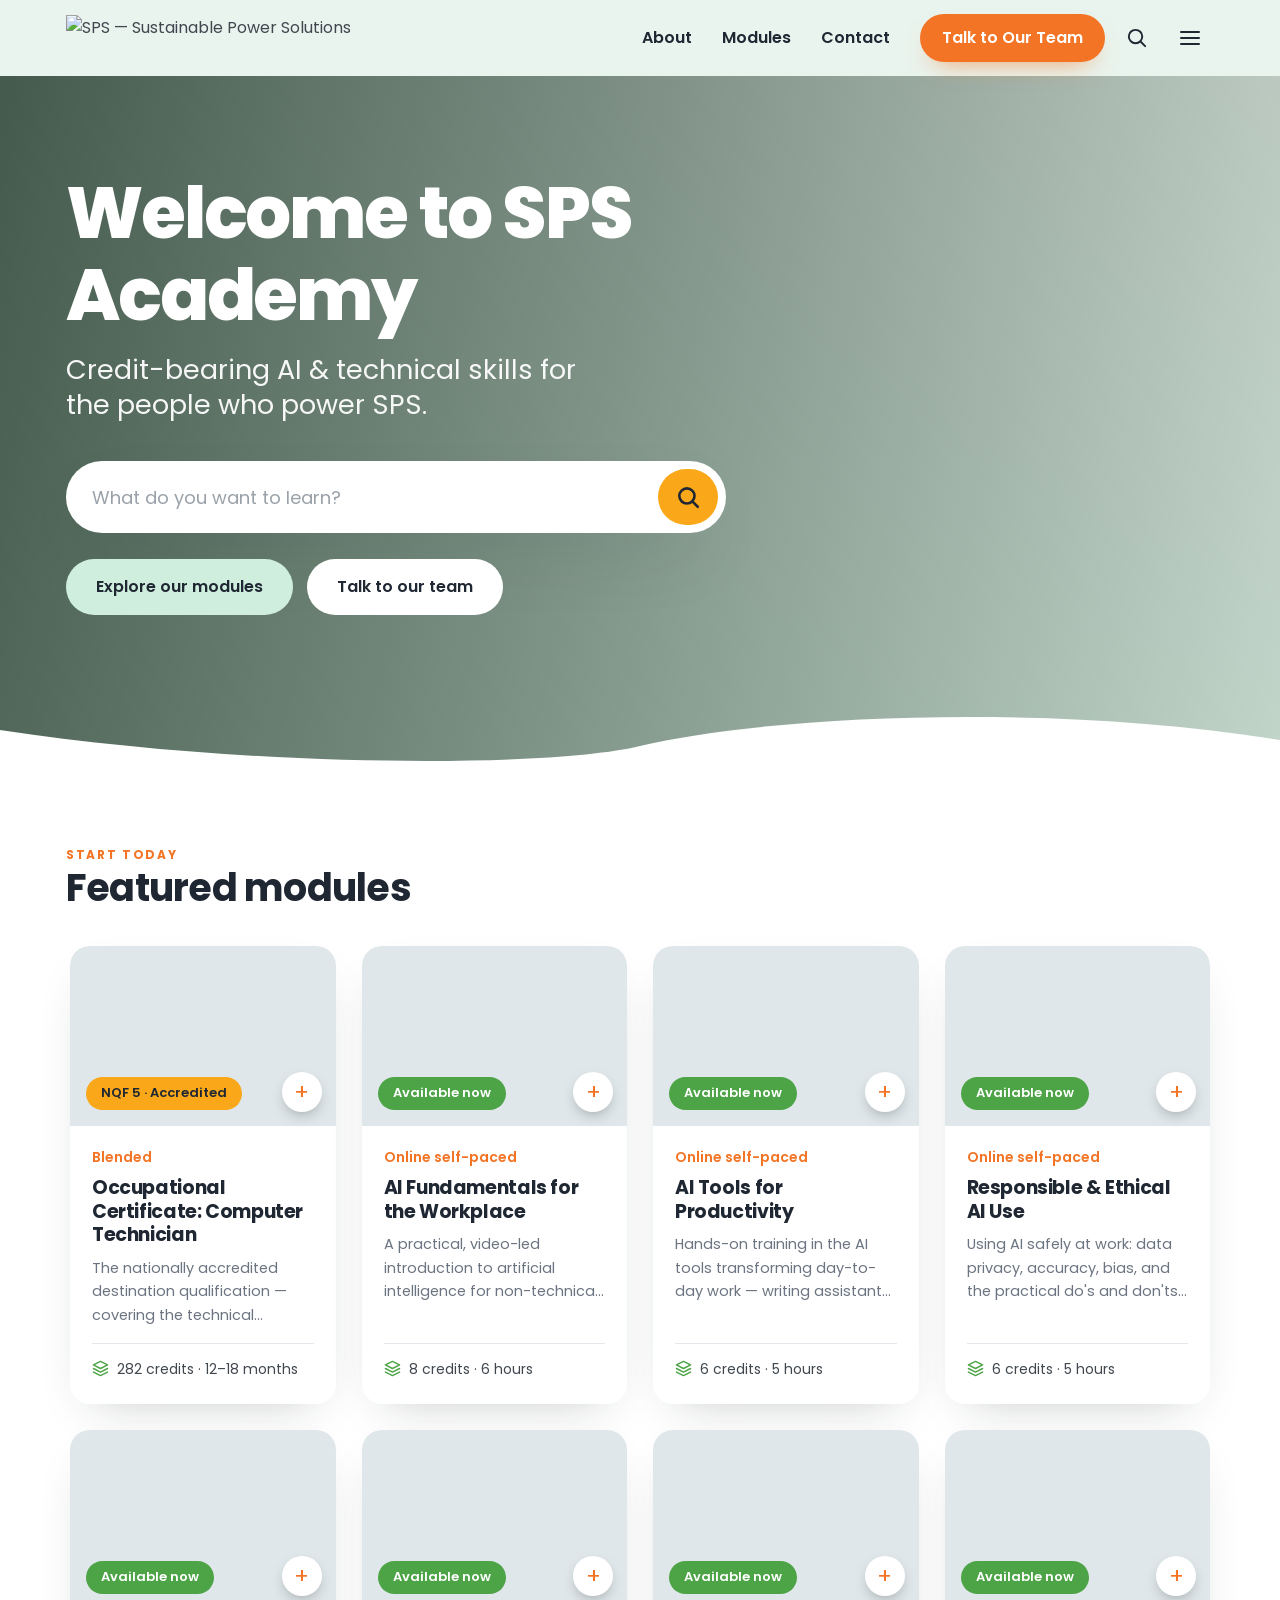
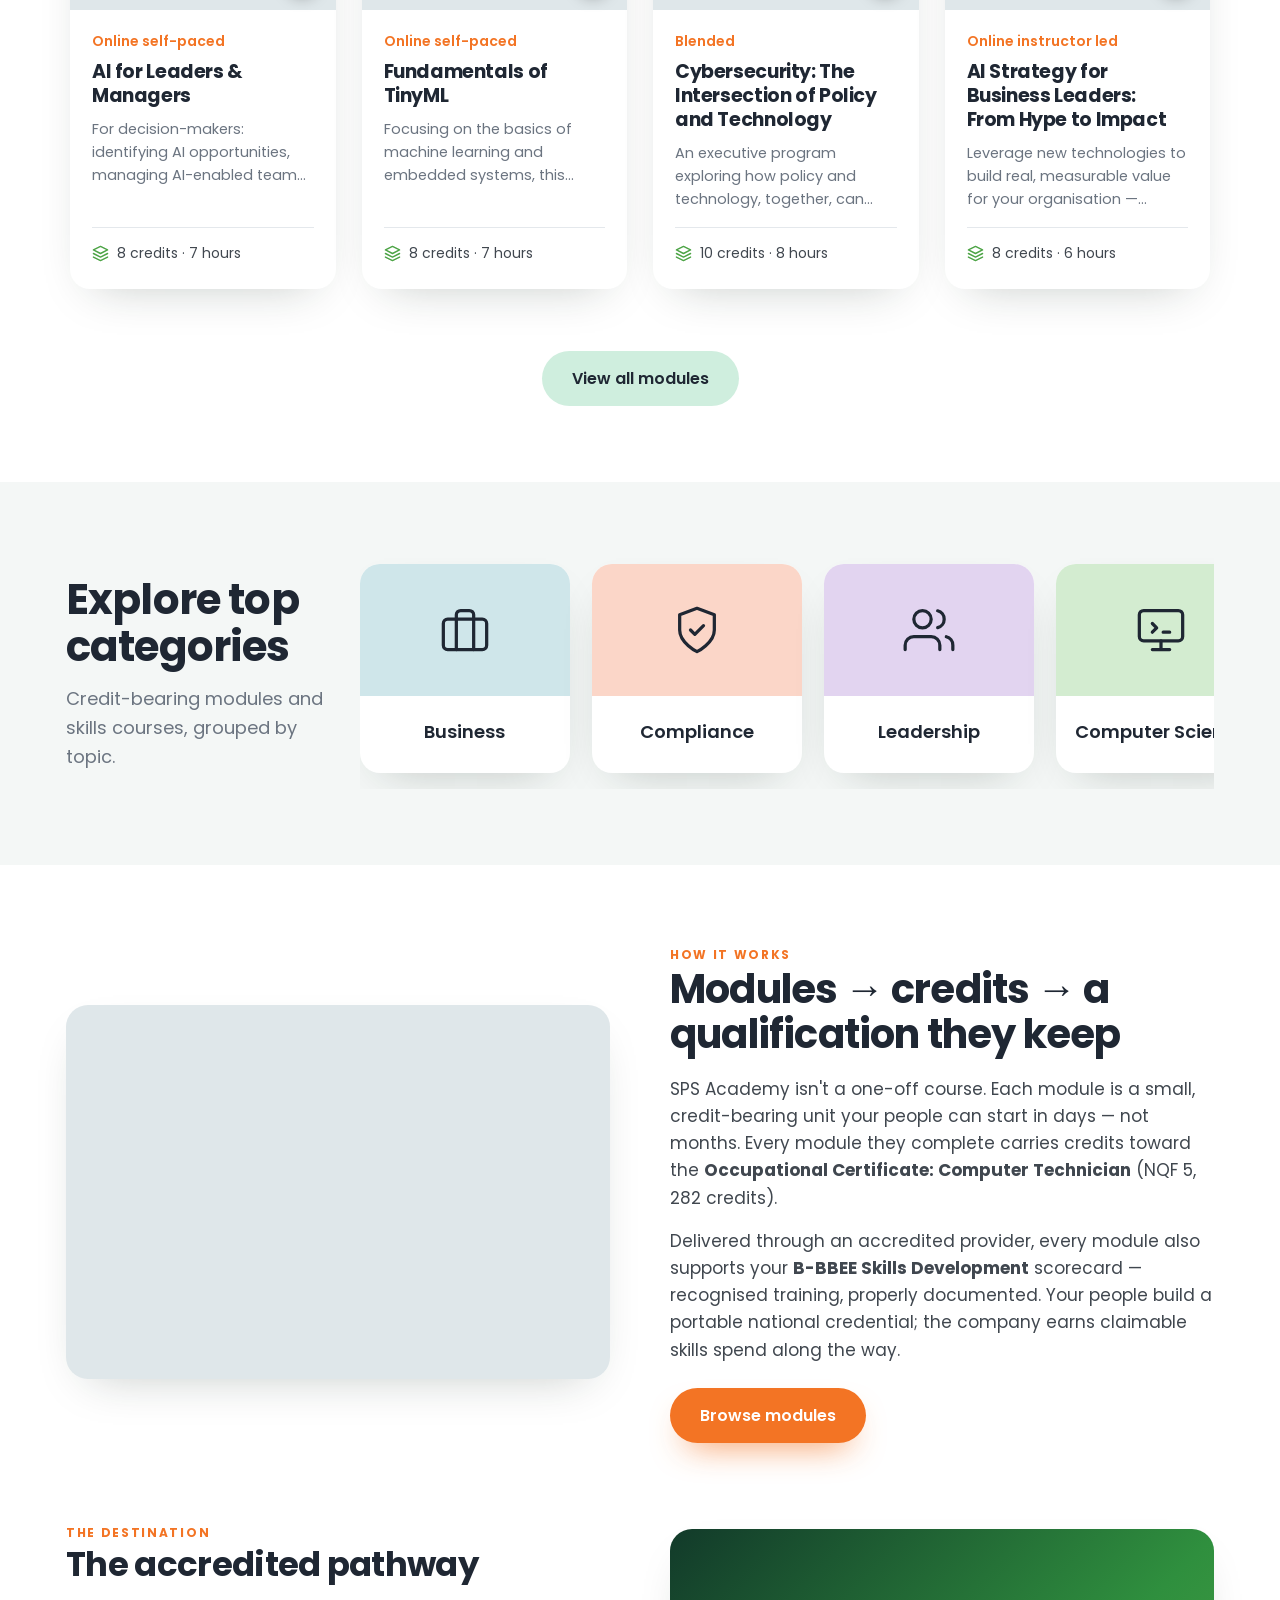
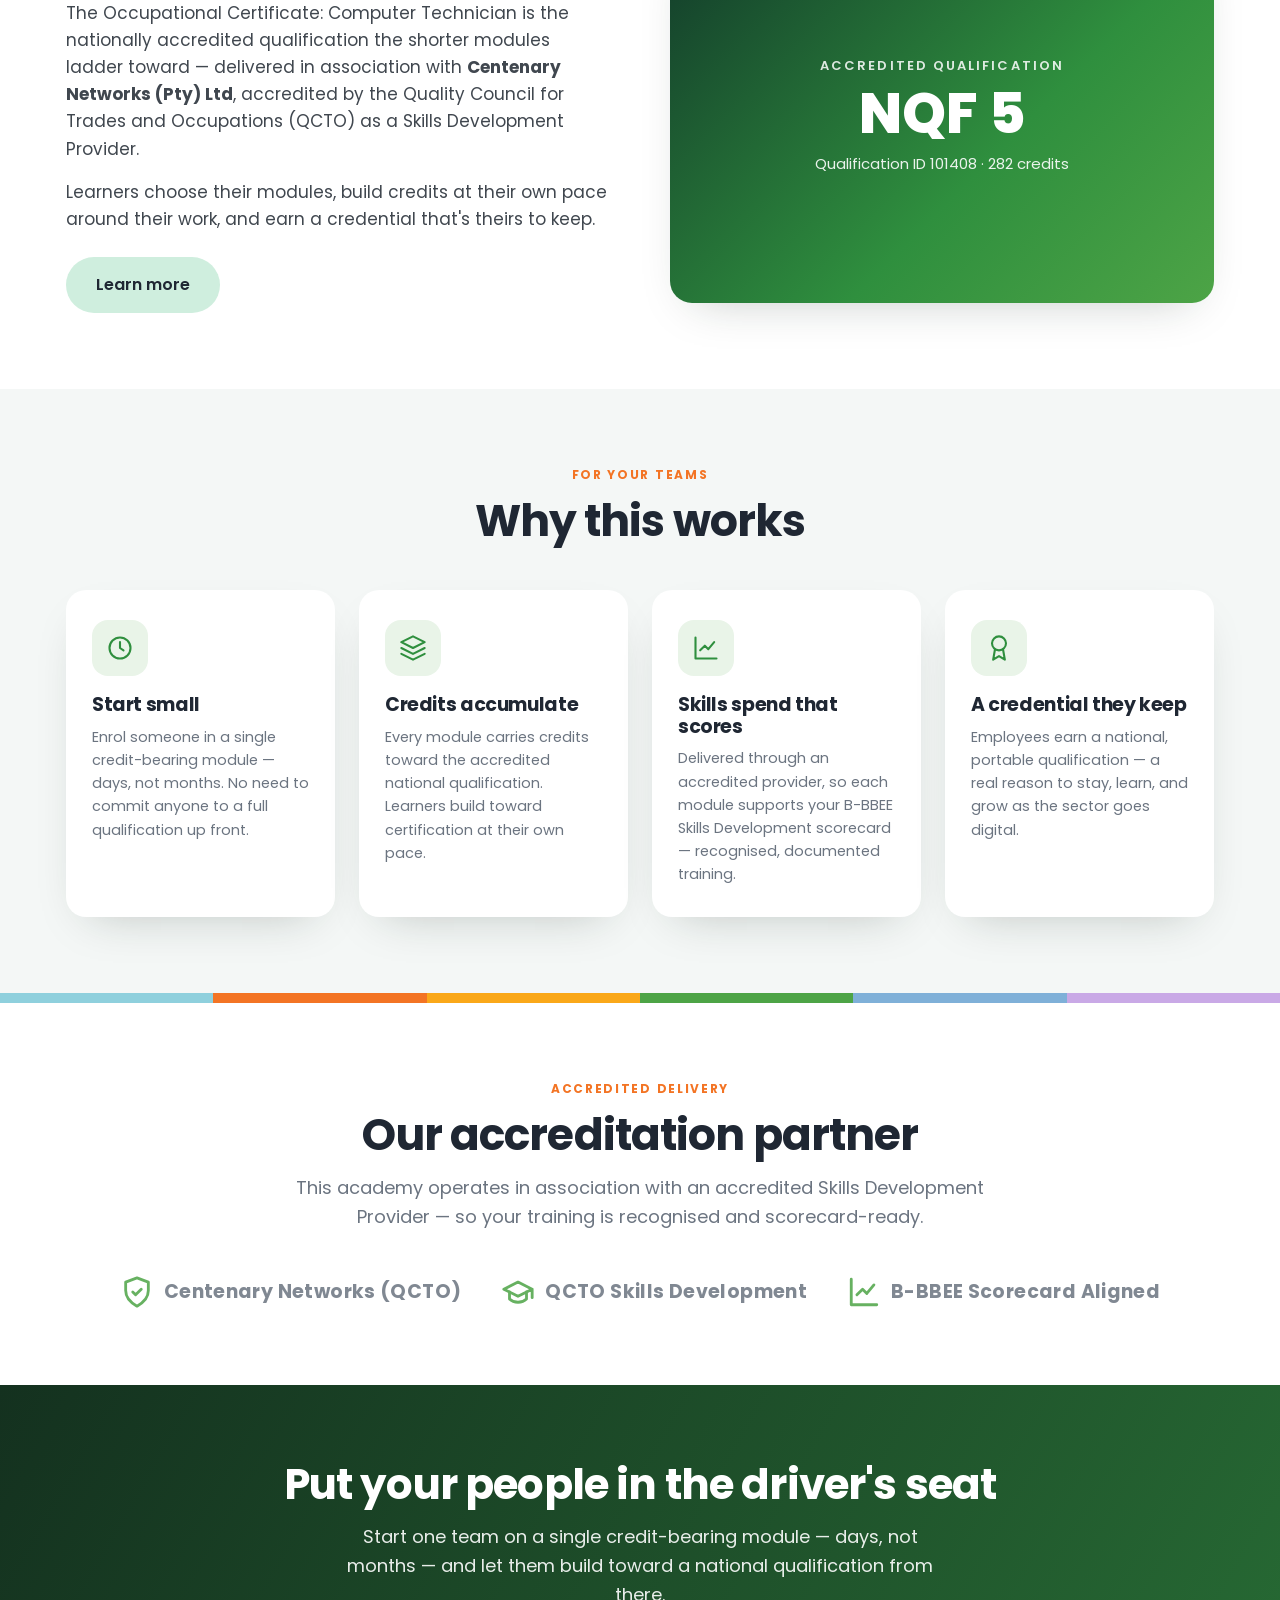
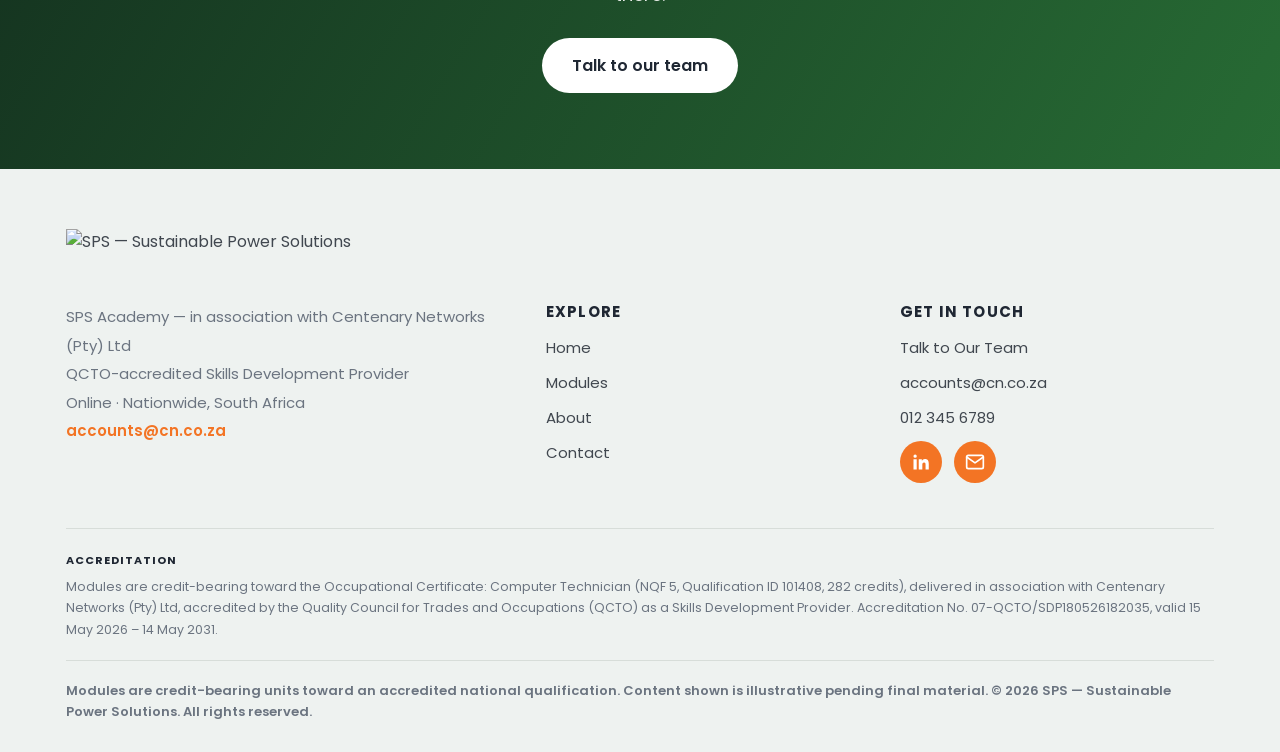
==== commit 992c11c3: "Add brand.js single-config for white-label re-skinning - Introduce brand.js (window.BRAND): the one " ====
--- a/index.html
+++ b/index.html
@@ -3,38 +3,26 @@
 <head>
 <meta charset="UTF-8">
 <meta name="viewport" content="width=device-width, initial-scale=1.0">
-<title>SPS Academy — Empowering the people who power SPS</title>
-<meta name="description" content="Credit-bearing AI and technical skills modules for SPS. Start small, stack credits toward a national qualification, and earn B-BBEE Skills Development points — delivered in association with Centenary Networks (QCTO).">
+<title>SPS Academy</title>
+<meta name="description" content="Credit-bearing AI and technical skills modules. Start small, stack credits toward a national qualification, and earn B-BBEE Skills Development points — delivered through an accredited provider.">
 <link rel="preconnect" href="https://fonts.googleapis.com">
 <link rel="preconnect" href="https://fonts.gstatic.com" crossorigin>
 <link href="https://fonts.googleapis.com/css2?family=Poppins:wght@400;500;600;700;800&display=swap" rel="stylesheet">
 <link rel="stylesheet" href="styles.css">
+<script src="brand.js"></script>
 </head>
-<body>
+<body data-page="home" data-title="Empowering the people who power SPS">
 
-<!-- ============ NAV ============ -->
-<nav id="nav">
-  <div class="nav-inner">
-    <a href="index.html" class="brand"><img src="sps-dark-logo.svg" alt="SPS — Sustainable Power Solutions"></a>
-    <div class="nav-links" id="navLinks">
-      <a href="about.html" data-nav="about">About</a>
-      <a href="modules.html" data-nav="modules">Modules</a>
-      <a href="contact.html" data-nav="contact">Contact</a>
-      <a href="contact.html" class="nav-cta">Talk to Our Team</a>
-    </div>
-    <div class="nav-icons">
-      <a href="modules.html" aria-label="Search modules"><svg viewBox="0 0 24 24" fill="none" stroke="currentColor" stroke-width="2" stroke-linecap="round" stroke-linejoin="round"><circle cx="11" cy="11" r="7"/><path d="m21 21-4.3-4.3"/></svg></a>
-      <button class="nav-toggle" id="navToggle" aria-label="Menu"><svg viewBox="0 0 24 24" fill="none" stroke="currentColor" stroke-width="2" stroke-linecap="round"><path d="M3 6h18M3 12h18M3 18h18"/></svg></button>
-    </div>
-  </div>
-</nav>
+<!-- ============ NAV (rendered from brand.js) ============ -->
+<nav id="nav"></nav>
+<script>SITE.renderNav()</script>
 
 <!-- ============ HERO ============ -->
 <header class="hero">
   <div class="hero-photo" style="background-image:url(https://images.unsplash.com/photo-1504384308090-c894fdcc538d?auto=format&fit=crop&w=1800&q=80)"></div>
   <div class="hero-inner">
-    <h1>Welcome to SPS Academy</h1>
-    <p class="lead">Credit-bearing AI &amp; technical skills for the people who power SPS.</p>
+    <h1>Welcome to <span data-b="academyName">SPS Academy</span></h1>
+    <p class="lead">Credit-bearing AI &amp; technical skills for the people who power <span data-b="companyShort">SPS</span>.</p>
     <form class="hero-search" data-search-form>
       <input type="text" placeholder="What do you want to learn?" aria-label="Search modules">
       <button class="go" type="submit" aria-label="Search"><svg viewBox="0 0 24 24" fill="none" stroke="currentColor" stroke-width="2.4" stroke-linecap="round" stroke-linejoin="round"><circle cx="11" cy="11" r="7"/><path d="m21 21-4.3-4.3"/></svg></button>
@@ -88,7 +76,7 @@
   </div>
 </section>
 
-<!-- ============ HOW IT WORKS (our work) ============ -->
+<!-- ============ HOW IT WORKS ============ -->
 <section>
   <div class="wrap">
     <div class="split reveal">
@@ -96,8 +84,8 @@
       <div>
         <span class="eyebrow">How it works</span>
         <h2>Modules → credits → a qualification they keep</h2>
-        <p>SPS Academy isn't a one-off course. Each module is a small, credit-bearing unit your people can start in days — not months. Every module they complete carries credits toward the <strong>Occupational Certificate: Computer Technician</strong> (NQF 5, 282 credits).</p>
-        <p>Delivered through an accredited provider, every module also supports your <strong>B-BBEE Skills Development</strong> scorecard — recognised training, properly documented. Your people build a portable national credential; SPS earns claimable skills spend along the way.</p>
+        <p><span data-b="academyName">SPS Academy</span> isn't a one-off course. Each module is a small, credit-bearing unit your people can start in days — not months. Every module they complete carries credits toward the <strong data-b="qualification">Occupational Certificate: Computer Technician</strong> (<span data-b="nqf">NQF 5</span>, <span data-b="credits">282</span> credits).</p>
+        <p>Delivered through an accredited provider, every module also supports your <strong>B-BBEE Skills Development</strong> scorecard — recognised training, properly documented. Your people build a portable national credential; the company earns claimable skills spend along the way.</p>
         <a href="modules.html" class="btn btn-primary">Browse modules</a>
       </div>
     </div>
@@ -106,14 +94,14 @@
       <div class="split-media grad" style="display:grid;place-items:center;color:#fff;text-align:center;padding:30px">
         <div>
           <div style="font-size:13px;letter-spacing:.16em;text-transform:uppercase;opacity:.85;margin-bottom:10px;font-weight:600">Accredited Qualification</div>
-          <div style="font-size:56px;font-weight:800;line-height:1">NQF&nbsp;5</div>
-          <div style="opacity:.9;margin-top:10px;font-size:15px">Qualification ID 101408 · 282 credits</div>
+          <div style="font-size:56px;font-weight:800;line-height:1" data-b="nqf">NQF&nbsp;5</div>
+          <div style="opacity:.9;margin-top:10px;font-size:15px">Qualification ID <span data-b="qualId">101408</span> · <span data-b="credits">282</span> credits</div>
         </div>
       </div>
       <div>
         <span class="eyebrow">The destination</span>
         <h3>The accredited pathway</h3>
-        <p>The Occupational Certificate: Computer Technician is the nationally accredited qualification the shorter modules ladder toward — delivered in association with <strong>Centenary Networks (Pty) Ltd</strong>, accredited by the Quality Council for Trades and Occupations (QCTO) as a Skills Development Provider.</p>
+        <p>The <span data-b="qualification">Occupational Certificate: Computer Technician</span> is the nationally accredited qualification the shorter modules ladder toward — delivered in association with <strong data-b="provider">Centenary Networks (Pty) Ltd</strong>, accredited by the Quality Council for Trades and Occupations (QCTO) as a Skills Development Provider.</p>
         <p>Learners choose their modules, build credits at their own pace around their work, and earn a credential that's theirs to keep.</p>
         <a href="course.html?c=computer-technician" class="btn btn-soft">Learn more</a>
       </div>
@@ -121,18 +109,18 @@
   </div>
 </section>
 
-<!-- ============ WHY SPS (pillars) ============ -->
+<!-- ============ WHY (pillars) ============ -->
 <section class="section-soft">
   <div class="wrap">
     <div class="sec-head center reveal">
-      <span class="eyebrow">For SPS teams</span>
-      <h2>Why this works for SPS</h2>
+      <span class="eyebrow">For your teams</span>
+      <h2>Why this works</h2>
     </div>
     <div class="pillars">
       <div class="pillar reveal"><div class="ico"><svg viewBox="0 0 24 24" fill="none" stroke="currentColor" stroke-width="1.8" stroke-linecap="round" stroke-linejoin="round"><circle cx="12" cy="12" r="9"/><path d="M12 7v5l3 2"/></svg></div><h3>Start small</h3><p>Enrol someone in a single credit-bearing module — days, not months. No need to commit anyone to a full qualification up front.</p></div>
-      <div class="pillar reveal"><div class="ico"><svg viewBox="0 0 24 24" fill="none" stroke="currentColor" stroke-width="1.8" stroke-linecap="round" stroke-linejoin="round"><path d="M12 2 2 7l10 5 10-5-10-5Z"/><path d="M2 12l10 5 10-5M2 17l10 5 10-5"/></svg></div><h3>Credits accumulate</h3><p>Every module carries credits toward the Occupational Certificate: Computer Technician. Learners build toward certification at their own pace.</p></div>
+      <div class="pillar reveal"><div class="ico"><svg viewBox="0 0 24 24" fill="none" stroke="currentColor" stroke-width="1.8" stroke-linecap="round" stroke-linejoin="round"><path d="M12 2 2 7l10 5 10-5-10-5Z"/><path d="M2 12l10 5 10-5M2 17l10 5 10-5"/></svg></div><h3>Credits accumulate</h3><p>Every module carries credits toward the accredited national qualification. Learners build toward certification at their own pace.</p></div>
       <div class="pillar reveal"><div class="ico"><svg viewBox="0 0 24 24" fill="none" stroke="currentColor" stroke-width="1.8" stroke-linecap="round" stroke-linejoin="round"><path d="M3 3v18h18"/><path d="m7 14 4-4 3 3 5-6"/></svg></div><h3>Skills spend that scores</h3><p>Delivered through an accredited provider, so each module supports your B-BBEE Skills Development scorecard — recognised, documented training.</p></div>
-      <div class="pillar reveal"><div class="ico"><svg viewBox="0 0 24 24" fill="none" stroke="currentColor" stroke-width="1.8" stroke-linecap="round" stroke-linejoin="round"><circle cx="12" cy="8" r="6"/><path d="M15.5 13.5 17 22l-5-3-5 3 1.5-8.5"/></svg></div><h3>A credential they keep</h3><p>Employees earn a national, portable qualification — a real reason to stay, learn, and grow with SPS as the sector goes digital.</p></div>
+      <div class="pillar reveal"><div class="ico"><svg viewBox="0 0 24 24" fill="none" stroke="currentColor" stroke-width="1.8" stroke-linecap="round" stroke-linejoin="round"><circle cx="12" cy="8" r="6"/><path d="M15.5 13.5 17 22l-5-3-5 3 1.5-8.5"/></svg></div><h3>A credential they keep</h3><p>Employees earn a national, portable qualification — a real reason to stay, learn, and grow as the sector goes digital.</p></div>
     </div>
   </div>
 </section>
@@ -144,10 +132,10 @@
     <div class="sec-head center reveal">
       <span class="eyebrow">Accredited delivery</span>
       <h2>Our accreditation partner</h2>
-      <p>SPS Academy operates in association with Centenary Networks, a QCTO-accredited Skills Development Provider — so your training is recognised and scorecard-ready.</p>
+      <p>This academy operates in association with an accredited Skills Development Provider — so your training is recognised and scorecard-ready.</p>
     </div>
     <div class="partners reveal">
-      <div class="plogo"><svg viewBox="0 0 24 24" fill="none" stroke="currentColor" stroke-width="2" stroke-linecap="round" stroke-linejoin="round"><path d="M12 2 4 5v6c0 5 3.4 8.5 8 11 4.6-2.5 8-6 8-11V5l-8-3Z"/><path d="m9 12 2 2 4-4"/></svg> Centenary Networks (QCTO)</div>
+      <div class="plogo"><svg viewBox="0 0 24 24" fill="none" stroke="currentColor" stroke-width="2" stroke-linecap="round" stroke-linejoin="round"><path d="M12 2 4 5v6c0 5 3.4 8.5 8 11 4.6-2.5 8-6 8-11V5l-8-3Z"/><path d="m9 12 2 2 4-4"/></svg> <span data-b="providerShort">Centenary Networks (QCTO)</span></div>
       <div class="plogo"><svg viewBox="0 0 24 24" fill="none" stroke="currentColor" stroke-width="2" stroke-linecap="round" stroke-linejoin="round"><path d="M22 10v6M2 10l10-5 10 5-10 5z"/><path d="M6 12v5c3 3 9 3 12 0v-5"/></svg> QCTO Skills Development</div>
       <div class="plogo"><svg viewBox="0 0 24 24" fill="none" stroke="currentColor" stroke-width="2" stroke-linecap="round" stroke-linejoin="round"><path d="M3 3v18h18"/><path d="m7 14 4-4 3 3 5-6"/></svg> B-BBEE Scorecard Aligned</div>
     </div>
@@ -163,42 +151,9 @@
   </div>
 </section>
 
-<!-- ============ FOOTER ============ -->
-<footer>
-  <div class="wrap">
-    <div class="foot-logo"><img src="sps-dark-logo.svg" alt="SPS — Sustainable Power Solutions"></div>
-    <div class="foot-grid">
-      <div class="foot-addr">
-        SPS Academy — in association with Centenary Networks (Pty) Ltd<br>
-        QCTO-accredited Skills Development Provider<br>
-        Online · Nationwide, South Africa<br>
-        <a href="mailto:accounts@cn.co.za" style="color:var(--orange);font-weight:600">accounts@cn.co.za</a>
-      </div>
-      <div class="foot-col">
-        <h4>Explore</h4>
-        <a href="index.html">Home</a>
-        <a href="modules.html">Modules</a>
-        <a href="about.html">About</a>
-        <a href="contact.html">Contact</a>
-      </div>
-      <div class="foot-col">
-        <h4>Get in touch</h4>
-        <a href="contact.html">Talk to our team</a>
-        <a href="mailto:accounts@cn.co.za">accounts@cn.co.za</a>
-        <a href="tel:0123456789">012 345 6789</a>
-        <div class="foot-social">
-          <a href="#" aria-label="LinkedIn"><svg viewBox="0 0 24 24" fill="currentColor"><path d="M6.94 5a2 2 0 1 1-4 0 2 2 0 0 1 4 0ZM3 8.75h3.85V21H3V8.75Zm6.3 0h3.7v1.68h.05a4.06 4.06 0 0 1 3.65-2c3.9 0 4.62 2.57 4.62 5.9V21h-3.85v-5.4c0-1.29 0-2.94-1.8-2.94s-2.07 1.4-2.07 2.85V21H9.3V8.75Z"/></svg></a>
-          <a href="#" aria-label="Email"><svg viewBox="0 0 24 24" fill="none" stroke="currentColor" stroke-width="2" stroke-linecap="round" stroke-linejoin="round"><rect x="2" y="4" width="20" height="16" rx="2"/><path d="m2 6 10 7 10-7"/></svg></a>
-        </div>
-      </div>
-    </div>
-    <div class="foot-accred">
-      <strong>Accreditation</strong>
-      Modules are credit-bearing toward the Occupational Certificate: Computer Technician (NQF 5, Qualification ID 101408, 282 credits), delivered in association with Centenary Networks (Pty) Ltd, accredited by the Quality Council for Trades and Occupations (QCTO) as a Skills Development Provider. Accreditation No. 07-QCTO/SDP180526182035, valid 15 May 2026 – 14 May 2031.
-    </div>
-    <div class="foot-copy">Modules are credit-bearing units toward an accredited national qualification. Content shown is illustrative pending final SPS/Centenary material. © 2026 SPS — Sustainable Power Solutions. All rights reserved.</div>
-  </div>
-</footer>
+<!-- ============ FOOTER (rendered from brand.js) ============ -->
+<footer id="siteFooter"></footer>
+<script>SITE.renderFooter()</script>
 
 <script src="catalog.js"></script>
 <script src="app.js"></script>
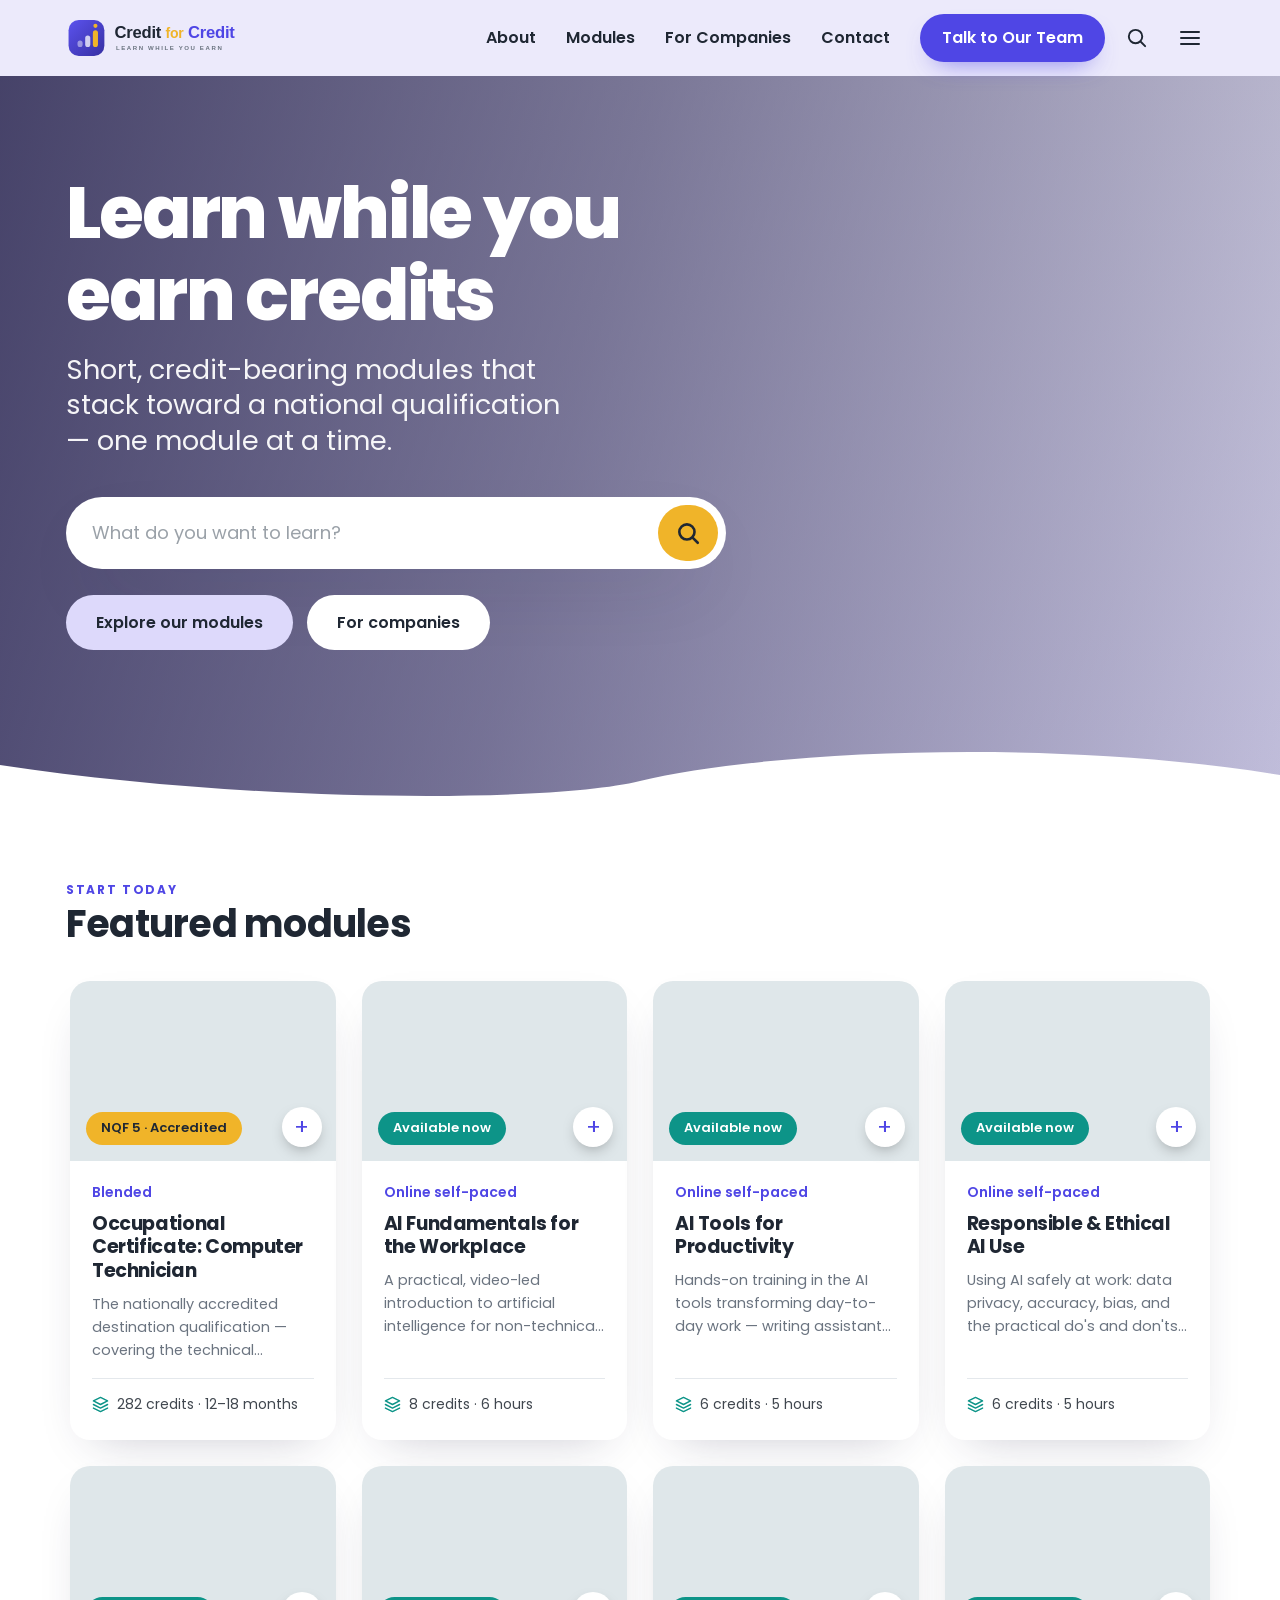
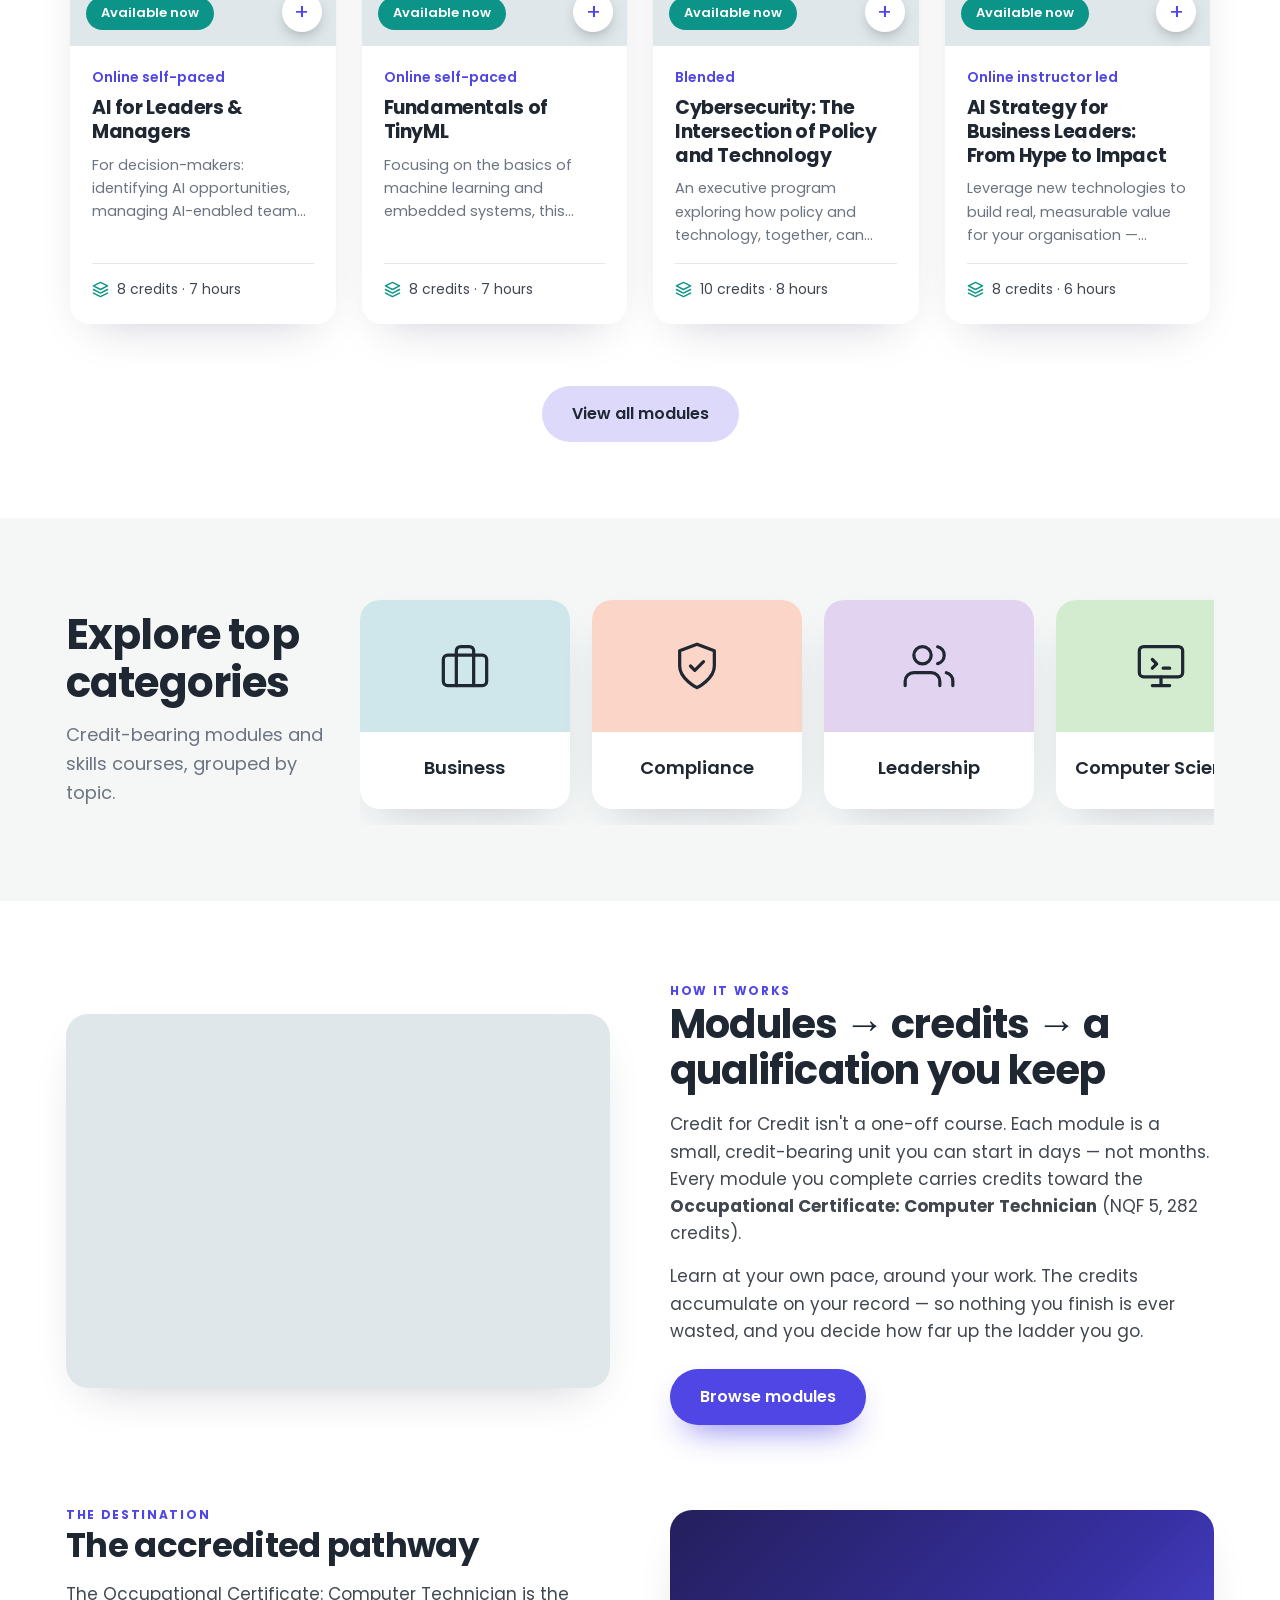
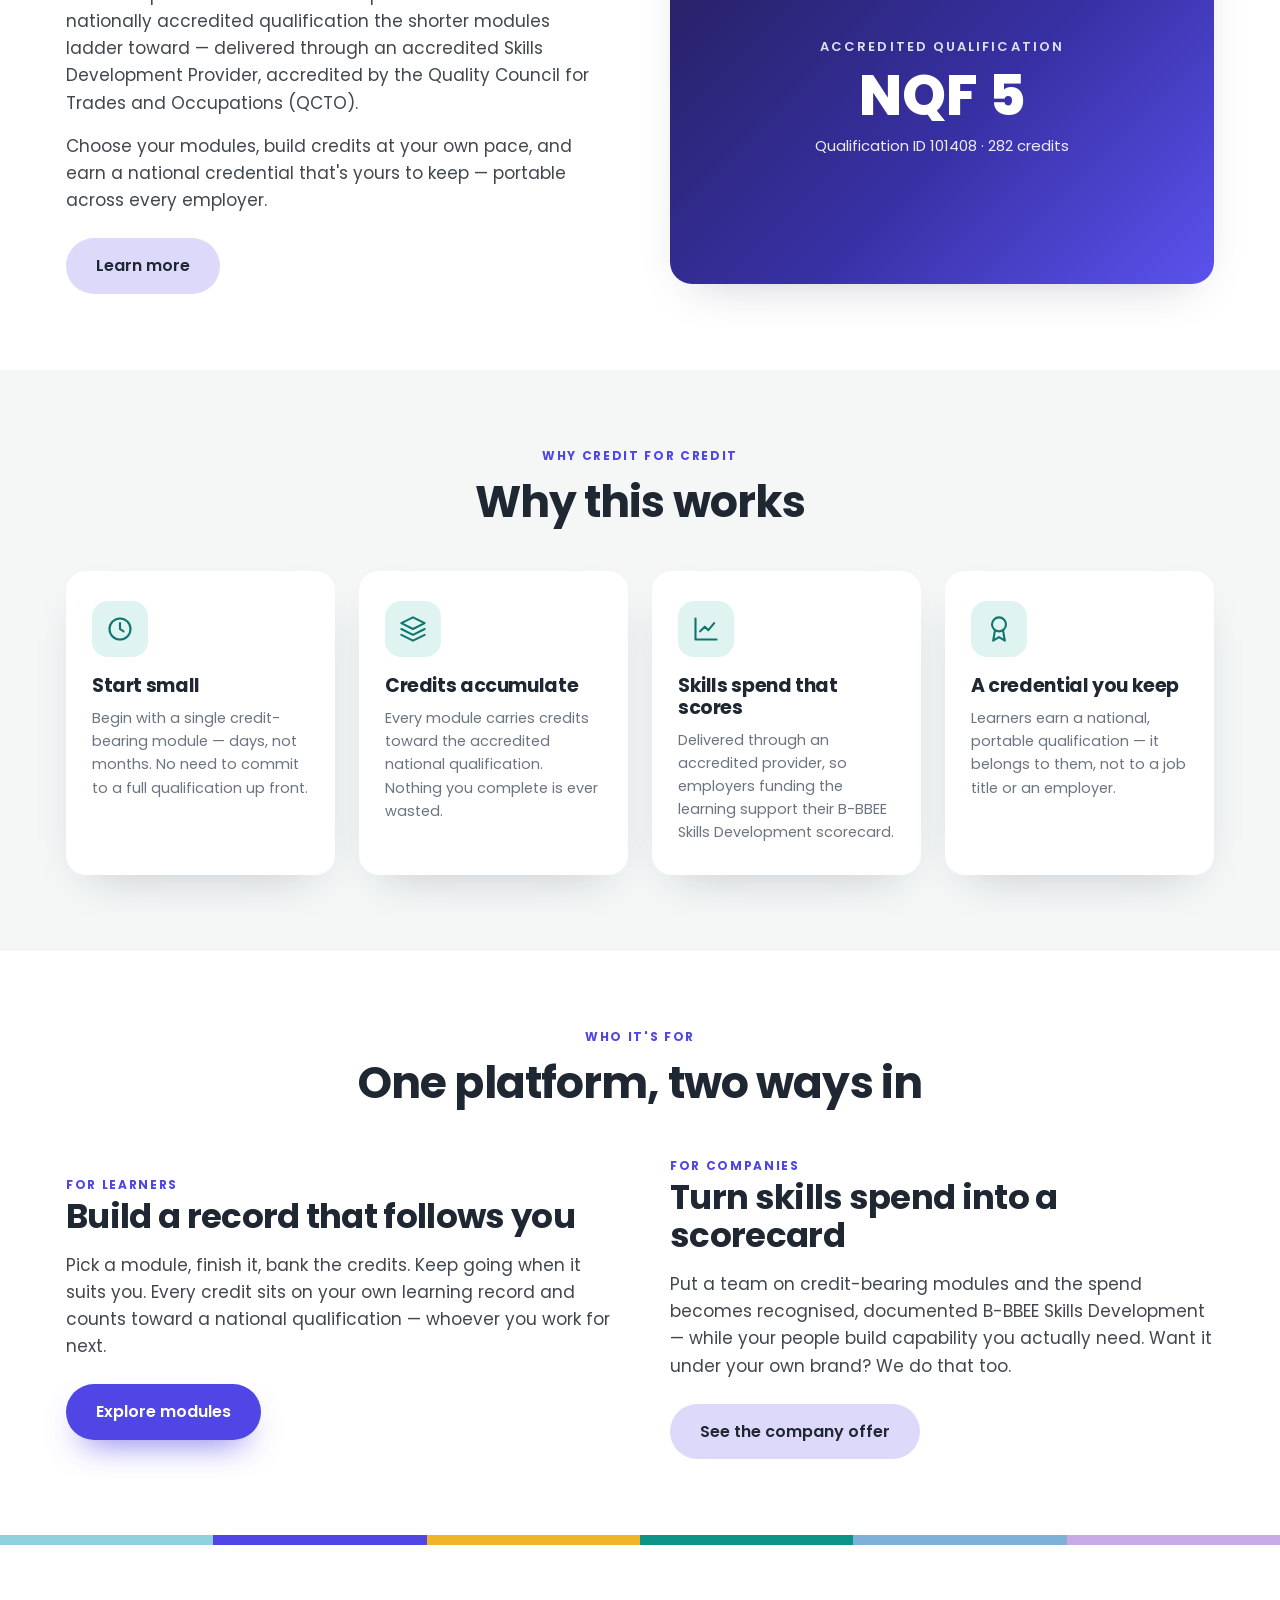
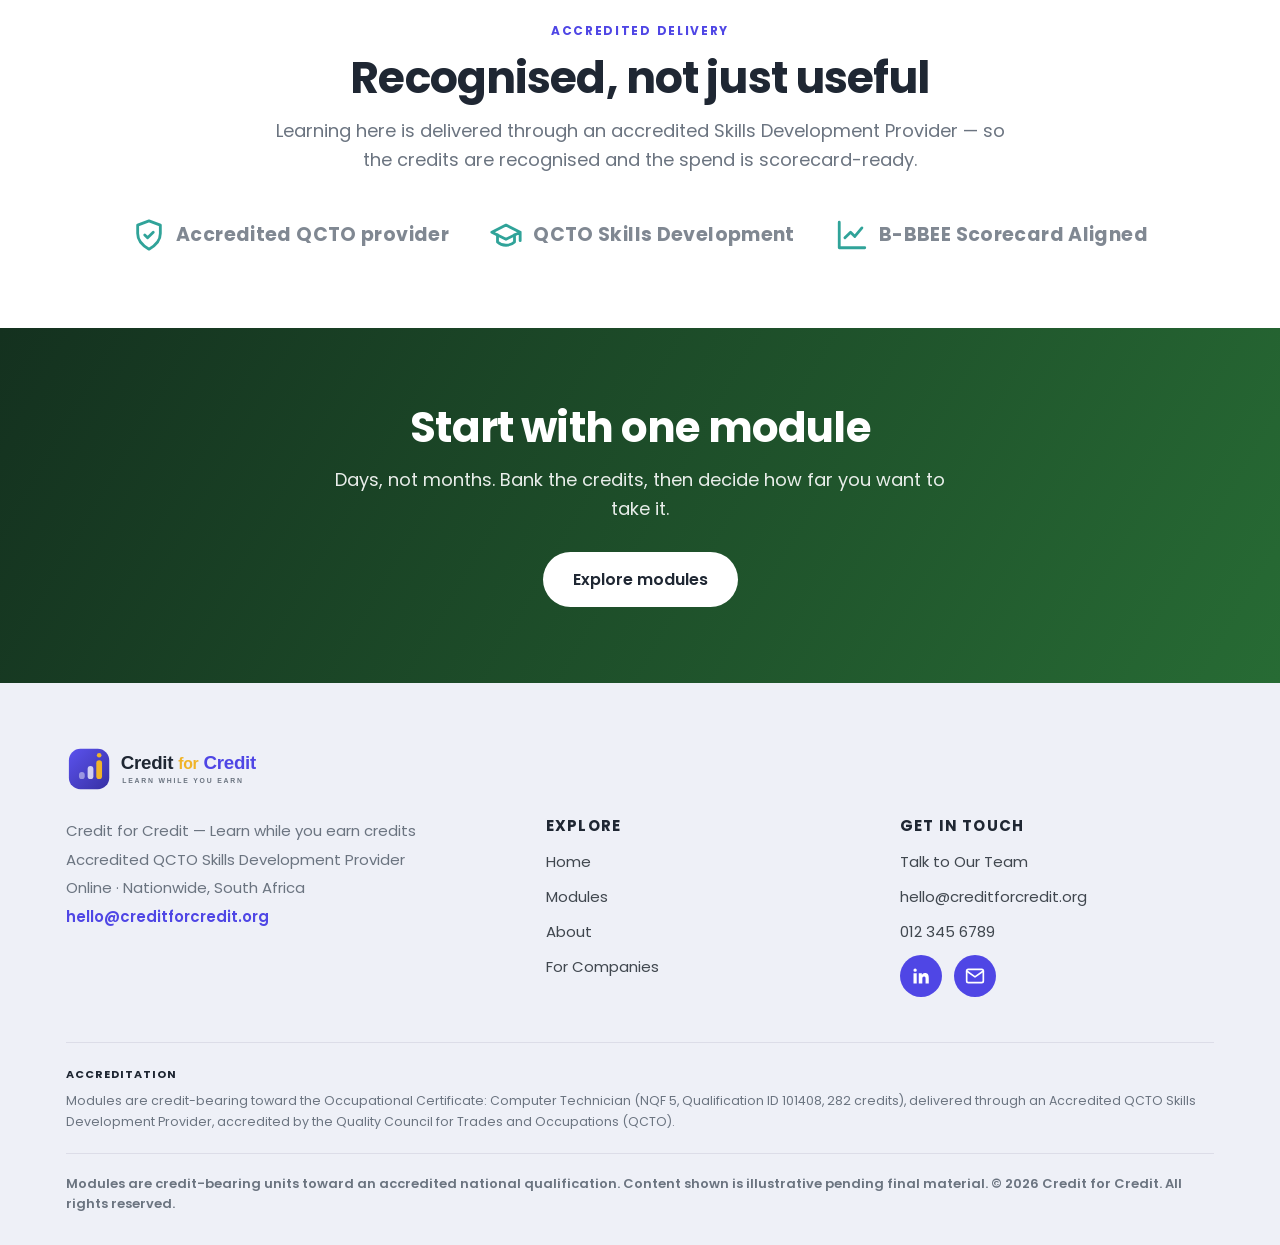
==== commit c6c1671f: "Rebrand platform to Credit for Credit (creditforcredit.org) The public brand is now Credit for Credi" ====
--- a/index.html
+++ b/index.html
@@ -3,15 +3,16 @@
 <head>
 <meta charset="UTF-8">
 <meta name="viewport" content="width=device-width, initial-scale=1.0">
-<title>SPS Academy</title>
-<meta name="description" content="Credit-bearing AI and technical skills modules. Start small, stack credits toward a national qualification, and earn B-BBEE Skills Development points — delivered through an accredited provider.">
+<title>Credit for Credit</title>
+<meta name="description" content="Learn while you earn credits. Short, credit-bearing modules that stack toward a national qualification — and count as recognised B-BBEE skills spend for the companies that back them.">
+<link rel="icon" href="favicon.svg" type="image/svg+xml">
 <link rel="preconnect" href="https://fonts.googleapis.com">
 <link rel="preconnect" href="https://fonts.gstatic.com" crossorigin>
 <link href="https://fonts.googleapis.com/css2?family=Poppins:wght@400;500;600;700;800&display=swap" rel="stylesheet">
 <link rel="stylesheet" href="styles.css">
 <script src="brand.js"></script>
 </head>
-<body data-page="home" data-title="Empowering the people who power SPS">
+<body data-page="home" data-title="Learn while you earn credits">
 
 <!-- ============ NAV (rendered from brand.js) ============ -->
 <nav id="nav"></nav>
@@ -19,17 +20,17 @@
 
 <!-- ============ HERO ============ -->
 <header class="hero">
-  <div class="hero-photo" style="background-image:url(https://images.unsplash.com/photo-1504384308090-c894fdcc538d?auto=format&fit=crop&w=1800&q=80)"></div>
+  <div class="hero-photo" style="background-image:url(https://images.unsplash.com/photo-1522202176988-66273c2fd55f?auto=format&fit=crop&w=1800&q=80)"></div>
   <div class="hero-inner">
-    <h1>Welcome to <span data-b="academyName">SPS Academy</span></h1>
-    <p class="lead">Credit-bearing AI &amp; technical skills for the people who power <span data-b="companyShort">SPS</span>.</p>
+    <h1>Learn while you earn credits</h1>
+    <p class="lead">Short, credit-bearing modules that stack toward a national qualification — one module at a time.</p>
     <form class="hero-search" data-search-form>
       <input type="text" placeholder="What do you want to learn?" aria-label="Search modules">
       <button class="go" type="submit" aria-label="Search"><svg viewBox="0 0 24 24" fill="none" stroke="currentColor" stroke-width="2.4" stroke-linecap="round" stroke-linejoin="round"><circle cx="11" cy="11" r="7"/><path d="m21 21-4.3-4.3"/></svg></button>
     </form>
     <div class="hero-cta">
       <a href="modules.html" class="btn btn-soft">Explore our modules</a>
-      <a href="contact.html" class="btn btn-white">Talk to our team</a>
+      <a href="companies.html" class="btn btn-white">For companies</a>
     </div>
   </div>
   <div class="hero-curve"><svg viewBox="0 0 1440 70" preserveAspectRatio="none"><path d="M0,70 L0,34 C280,72 620,72 720,50 C860,20 1180,6 1440,44 L1440,70 Z" fill="#ffffff"/></svg></div>
@@ -83,9 +84,9 @@
       <div class="split-media" style="background-image:url(https://images.unsplash.com/photo-1522071820081-009f0129c71c?auto=format&fit=crop&w=1100&q=80)"></div>
       <div>
         <span class="eyebrow">How it works</span>
-        <h2>Modules → credits → a qualification they keep</h2>
-        <p><span data-b="academyName">SPS Academy</span> isn't a one-off course. Each module is a small, credit-bearing unit your people can start in days — not months. Every module they complete carries credits toward the <strong data-b="qualification">Occupational Certificate: Computer Technician</strong> (<span data-b="nqf">NQF 5</span>, <span data-b="credits">282</span> credits).</p>
-        <p>Delivered through an accredited provider, every module also supports your <strong>B-BBEE Skills Development</strong> scorecard — recognised training, properly documented. Your people build a portable national credential; the company earns claimable skills spend along the way.</p>
+        <h2>Modules → credits → a qualification you keep</h2>
+        <p><span data-b="academyName">Credit for Credit</span> isn't a one-off course. Each module is a small, credit-bearing unit you can start in days — not months. Every module you complete carries credits toward the <strong data-b="qualification">Occupational Certificate: Computer Technician</strong> (<span data-b="nqf">NQF 5</span>, <span data-b="credits">282</span> credits).</p>
+        <p>Learn at your own pace, around your work. The credits accumulate on your record — so nothing you finish is ever wasted, and you decide how far up the ladder you go.</p>
         <a href="modules.html" class="btn btn-primary">Browse modules</a>
       </div>
     </div>
@@ -101,8 +102,8 @@
       <div>
         <span class="eyebrow">The destination</span>
         <h3>The accredited pathway</h3>
-        <p>The <span data-b="qualification">Occupational Certificate: Computer Technician</span> is the nationally accredited qualification the shorter modules ladder toward — delivered in association with <strong data-b="provider">Centenary Networks (Pty) Ltd</strong>, accredited by the Quality Council for Trades and Occupations (QCTO) as a Skills Development Provider.</p>
-        <p>Learners choose their modules, build credits at their own pace around their work, and earn a credential that's theirs to keep.</p>
+        <p>The <span data-b="qualification">Occupational Certificate: Computer Technician</span> is the nationally accredited qualification the shorter modules ladder toward — delivered through an accredited Skills Development Provider, accredited by the Quality Council for Trades and Occupations (QCTO).</p>
+        <p>Choose your modules, build credits at your own pace, and earn a national credential that's yours to keep — portable across every employer.</p>
         <a href="course.html?c=computer-technician" class="btn btn-soft">Learn more</a>
       </div>
     </div>
@@ -113,29 +114,53 @@
 <section class="section-soft">
   <div class="wrap">
     <div class="sec-head center reveal">
-      <span class="eyebrow">For your teams</span>
+      <span class="eyebrow">Why Credit for Credit</span>
       <h2>Why this works</h2>
     </div>
     <div class="pillars">
-      <div class="pillar reveal"><div class="ico"><svg viewBox="0 0 24 24" fill="none" stroke="currentColor" stroke-width="1.8" stroke-linecap="round" stroke-linejoin="round"><circle cx="12" cy="12" r="9"/><path d="M12 7v5l3 2"/></svg></div><h3>Start small</h3><p>Enrol someone in a single credit-bearing module — days, not months. No need to commit anyone to a full qualification up front.</p></div>
-      <div class="pillar reveal"><div class="ico"><svg viewBox="0 0 24 24" fill="none" stroke="currentColor" stroke-width="1.8" stroke-linecap="round" stroke-linejoin="round"><path d="M12 2 2 7l10 5 10-5-10-5Z"/><path d="M2 12l10 5 10-5M2 17l10 5 10-5"/></svg></div><h3>Credits accumulate</h3><p>Every module carries credits toward the accredited national qualification. Learners build toward certification at their own pace.</p></div>
-      <div class="pillar reveal"><div class="ico"><svg viewBox="0 0 24 24" fill="none" stroke="currentColor" stroke-width="1.8" stroke-linecap="round" stroke-linejoin="round"><path d="M3 3v18h18"/><path d="m7 14 4-4 3 3 5-6"/></svg></div><h3>Skills spend that scores</h3><p>Delivered through an accredited provider, so each module supports your B-BBEE Skills Development scorecard — recognised, documented training.</p></div>
-      <div class="pillar reveal"><div class="ico"><svg viewBox="0 0 24 24" fill="none" stroke="currentColor" stroke-width="1.8" stroke-linecap="round" stroke-linejoin="round"><circle cx="12" cy="8" r="6"/><path d="M15.5 13.5 17 22l-5-3-5 3 1.5-8.5"/></svg></div><h3>A credential they keep</h3><p>Employees earn a national, portable qualification — a real reason to stay, learn, and grow as the sector goes digital.</p></div>
+      <div class="pillar reveal"><div class="ico"><svg viewBox="0 0 24 24" fill="none" stroke="currentColor" stroke-width="1.8" stroke-linecap="round" stroke-linejoin="round"><circle cx="12" cy="12" r="9"/><path d="M12 7v5l3 2"/></svg></div><h3>Start small</h3><p>Begin with a single credit-bearing module — days, not months. No need to commit to a full qualification up front.</p></div>
+      <div class="pillar reveal"><div class="ico"><svg viewBox="0 0 24 24" fill="none" stroke="currentColor" stroke-width="1.8" stroke-linecap="round" stroke-linejoin="round"><path d="M12 2 2 7l10 5 10-5-10-5Z"/><path d="M2 12l10 5 10-5M2 17l10 5 10-5"/></svg></div><h3>Credits accumulate</h3><p>Every module carries credits toward the accredited national qualification. Nothing you complete is ever wasted.</p></div>
+      <div class="pillar reveal"><div class="ico"><svg viewBox="0 0 24 24" fill="none" stroke="currentColor" stroke-width="1.8" stroke-linecap="round" stroke-linejoin="round"><path d="M3 3v18h18"/><path d="m7 14 4-4 3 3 5-6"/></svg></div><h3>Skills spend that scores</h3><p>Delivered through an accredited provider, so employers funding the learning support their B-BBEE Skills Development scorecard.</p></div>
+      <div class="pillar reveal"><div class="ico"><svg viewBox="0 0 24 24" fill="none" stroke="currentColor" stroke-width="1.8" stroke-linecap="round" stroke-linejoin="round"><circle cx="12" cy="8" r="6"/><path d="M15.5 13.5 17 22l-5-3-5 3 1.5-8.5"/></svg></div><h3>A credential you keep</h3><p>Learners earn a national, portable qualification — it belongs to them, not to a job title or an employer.</p></div>
     </div>
   </div>
 </section>
 
-<!-- ============ RAINBOW + PARTNERS ============ -->
+<!-- ============ TWO AUDIENCES ============ -->
+<section>
+  <div class="wrap">
+    <div class="sec-head center reveal">
+      <span class="eyebrow">Who it's for</span>
+      <h2>One platform, two ways in</h2>
+    </div>
+    <div class="split reveal">
+      <div>
+        <span class="eyebrow">For learners</span>
+        <h3>Build a record that follows you</h3>
+        <p>Pick a module, finish it, bank the credits. Keep going when it suits you. Every credit sits on your own learning record and counts toward a national qualification — whoever you work for next.</p>
+        <a href="modules.html" class="btn btn-primary">Explore modules</a>
+      </div>
+      <div>
+        <span class="eyebrow">For companies</span>
+        <h3>Turn skills spend into a scorecard</h3>
+        <p>Put a team on credit-bearing modules and the spend becomes recognised, documented B-BBEE Skills Development — while your people build capability you actually need. Want it under your own brand? We do that too.</p>
+        <a href="companies.html" class="btn btn-soft">See the company offer</a>
+      </div>
+    </div>
+  </div>
+</section>
+
+<!-- ============ RAINBOW + TRUST ============ -->
 <div class="rainbow"><i></i><i></i><i></i><i></i><i></i><i></i></div>
 <section>
   <div class="wrap">
     <div class="sec-head center reveal">
       <span class="eyebrow">Accredited delivery</span>
-      <h2>Our accreditation partner</h2>
-      <p>This academy operates in association with an accredited Skills Development Provider — so your training is recognised and scorecard-ready.</p>
+      <h2>Recognised, not just useful</h2>
+      <p>Learning here is delivered through an accredited Skills Development Provider — so the credits are recognised and the spend is scorecard-ready.</p>
     </div>
     <div class="partners reveal">
-      <div class="plogo"><svg viewBox="0 0 24 24" fill="none" stroke="currentColor" stroke-width="2" stroke-linecap="round" stroke-linejoin="round"><path d="M12 2 4 5v6c0 5 3.4 8.5 8 11 4.6-2.5 8-6 8-11V5l-8-3Z"/><path d="m9 12 2 2 4-4"/></svg> <span data-b="providerShort">Centenary Networks (QCTO)</span></div>
+      <div class="plogo"><svg viewBox="0 0 24 24" fill="none" stroke="currentColor" stroke-width="2" stroke-linecap="round" stroke-linejoin="round"><path d="M12 2 4 5v6c0 5 3.4 8.5 8 11 4.6-2.5 8-6 8-11V5l-8-3Z"/><path d="m9 12 2 2 4-4"/></svg> <span data-b="providerShort">Accredited QCTO provider</span></div>
       <div class="plogo"><svg viewBox="0 0 24 24" fill="none" stroke="currentColor" stroke-width="2" stroke-linecap="round" stroke-linejoin="round"><path d="M22 10v6M2 10l10-5 10 5-10 5z"/><path d="M6 12v5c3 3 9 3 12 0v-5"/></svg> QCTO Skills Development</div>
       <div class="plogo"><svg viewBox="0 0 24 24" fill="none" stroke="currentColor" stroke-width="2" stroke-linecap="round" stroke-linejoin="round"><path d="M3 3v18h18"/><path d="m7 14 4-4 3 3 5-6"/></svg> B-BBEE Scorecard Aligned</div>
     </div>
@@ -145,9 +170,9 @@
 <!-- ============ CTA BAND ============ -->
 <section class="cta-band">
   <div class="wrap">
-    <h2>Put your people in the driver's seat</h2>
-    <p>Start one team on a single credit-bearing module — days, not months — and let them build toward a national qualification from there.</p>
-    <a href="contact.html" class="btn btn-white">Talk to our team</a>
+    <h2>Start with one module</h2>
+    <p>Days, not months. Bank the credits, then decide how far you want to take it.</p>
+    <a href="modules.html" class="btn btn-white">Explore modules</a>
   </div>
 </section>
 
--- a/styles.css
+++ b/styles.css
@@ -1,18 +1,22 @@
 /* ===================================================================
-   SPS Academy — shared stylesheet (all pages)
-   ITU-Academy-style airy layout, recoloured to the SPS brand palette
-   (solar green + orange/amber, from the SPS logo).
+   Credit for Credit — shared stylesheet (all pages)
+   Airy academy/catalogue layout in the Credit for Credit platform palette.
+   Colour tokens below are overridden at runtime by BRAND.colors (brand.js),
+   so a tenant re-skin never needs to touch this file.
    =================================================================== */
 :root{
-  /* Brand palette (from sps-dark-logo.svg) */
-  --orange:#f37424;      /* primary accent — buttons, links, active */
-  --orange-deep:#d55f16;
-  --amber:#faa819;       /* search button (ITU's yellow), highlights */
-  --amber-soft:#ffe7b8;
-  --green:#4da446;       /* "available" badges, category tiles, ticks */
-  --green-deep:#2f8f3e;
-  --green-tint:#e9f4e8;
-  --orange-tint:#fdeee2;
+  /* Brand palette — indigo (trust/learning), gold (credits), teal (growth) */
+  --indigo:#4f46e5;      /* primary accent — buttons, links, active */
+  --indigo-deep:#3730a3;
+  --gold:#f0b429;        /* "credit" accent — search button, highlights */
+  --gold-deep:#d99a12;
+  --gold-soft:#fdeecb;
+  --teal:#0d9488;        /* "available" badges, category tiles, ticks */
+  --teal-deep:#0f766e;
+  --teal-tint:#dff3f0;
+  --indigo-tint:#e8e6fd;
+  --soft:#ddd9fb;        /* ITU-style soft pill / crumb / enrol box */
+  --soft-hover:#cec9f8;
 
   /* Neutrals */
   --ink:#1f2733;         /* headings */
@@ -22,14 +26,14 @@
   --bg:#ffffff;
   --bg-soft:#f4f7f6;
 
-  /* Airy header/hero tint — light green echoing sustainability */
-  --header:#e9f4ee;
-  --header-2:#dcefe4;
+  /* Airy header/hero tint — light indigo */
+  --header:#eceafb;
+  --header-2:#e0ddf8;
 
   --max:1200px;
   --radius:22px;
-  --shadow:0 18px 46px -24px rgba(20,40,30,.28);
-  --shadow-lg:0 30px 70px -30px rgba(20,40,30,.35);
+  --shadow:0 18px 46px -24px rgba(35,32,70,.28);
+  --shadow-lg:0 30px 70px -30px rgba(35,32,70,.35);
   --font:"Poppins","Segoe UI",-apple-system,BlinkMacSystemFont,Roboto,sans-serif;
 }
 *{box-sizing:border-box;margin:0;padding:0}
@@ -39,36 +43,35 @@
 h1,h2,h3,h4{font-weight:700;line-height:1.14;letter-spacing:-.02em;color:var(--ink)}
 a{color:inherit;text-decoration:none}
 .wrap{max-width:var(--max);margin:0 auto;padding:0 26px}
-.eyebrow{text-transform:uppercase;letter-spacing:.14em;font-size:12px;font-weight:700;color:var(--orange)}
+.eyebrow{text-transform:uppercase;letter-spacing:.14em;font-size:12px;font-weight:700;color:var(--indigo)}
 
 /* ---------- NAV ---------- */
 nav{position:sticky;top:0;z-index:120;background:var(--header);backdrop-filter:blur(6px);transition:box-shadow .3s}
-nav.scrolled{box-shadow:0 6px 26px -18px rgba(20,40,30,.5)}
+nav.scrolled{box-shadow:0 6px 26px -18px rgba(35,32,70,.5)}
 .nav-inner{max-width:var(--max);margin:0 auto;padding:14px 26px;display:flex;align-items:center;gap:20px}
 .brand img{height:46px}
 .nav-links{display:flex;gap:30px;align-items:center;margin-left:auto}
 .nav-links a{color:var(--ink);font-size:16px;font-weight:600;transition:color .2s}
-.nav-links a:hover,.nav-links a.active{color:var(--orange)}
+.nav-links a:hover,.nav-links a.active{color:var(--indigo)}
 .nav-icons{display:flex;align-items:center;gap:18px}
 .nav-icons button,.nav-icons a{background:none;border:0;color:var(--ink);cursor:pointer;line-height:0;display:grid;place-items:center}
 .nav-icons svg{width:23px;height:23px}
-.nav-icons a:hover,.nav-icons button:hover{color:var(--orange)}
-.nav-cta{display:inline-flex;align-items:center;gap:8px;background:var(--orange);color:#fff!important;padding:11px 22px;border-radius:30px;font-weight:600;font-size:15px;box-shadow:0 12px 26px -14px rgba(243,116,36,.8);transition:background .2s,transform .2s}
-.nav-cta:hover{background:var(--orange-deep);transform:translateY(-2px)}
+.nav-icons a:hover,.nav-icons button:hover{color:var(--indigo)}
+.nav-cta{display:inline-flex;align-items:center;gap:8px;background:var(--indigo);color:#fff!important;padding:11px 22px;border-radius:30px;font-weight:600;font-size:15px;box-shadow:0 12px 26px -14px rgba(79,70,229,.8);transition:background .2s,transform .2s}
+.nav-cta:hover{background:var(--indigo-deep);transform:translateY(-2px)}
 .nav-toggle{display:none;background:none;border:1.5px solid var(--ink);border-radius:30px;padding:8px 12px;color:var(--ink);cursor:pointer;line-height:0}
 .nav-toggle svg{width:24px;height:24px}
 
 /* ---------- BUTTONS ---------- */
 .btn{display:inline-flex;align-items:center;gap:10px;justify-content:center;padding:15px 30px;border-radius:34px;font-weight:600;font-size:16px;font-family:var(--font);transition:transform .2s,background .2s,box-shadow .2s,color .2s,border-color .2s;cursor:pointer;border:0}
-.btn-primary{background:var(--orange);color:#fff;box-shadow:0 16px 34px -16px rgba(243,116,36,.9)}
-.btn-primary:hover{background:var(--orange-deep);transform:translateY(-2px)}
-.btn-soft{background:#bfe0ec;color:var(--ink)}   /* ITU-style soft pill */
-.btn-soft{background:#cfeede;color:var(--ink)}
-.btn-soft:hover{background:#bce6d0;transform:translateY(-2px)}
-.btn-amber{background:var(--amber);color:var(--ink)}
-.btn-amber:hover{background:#f0990a;transform:translateY(-2px)}
+.btn-primary{background:var(--indigo);color:#fff;box-shadow:0 16px 34px -16px rgba(79,70,229,.9)}
+.btn-primary:hover{background:var(--indigo-deep);transform:translateY(-2px)}
+.btn-soft{background:var(--soft);color:var(--ink)}   /* soft pill */
+.btn-soft:hover{background:var(--soft-hover);transform:translateY(-2px)}
+.btn-gold{background:var(--gold);color:var(--ink)}
+.btn-gold:hover{background:var(--gold-deep);transform:translateY(-2px)}
 .btn-ghost{background:#fff;color:var(--ink);border:1.6px solid var(--line)}
-.btn-ghost:hover{border-color:var(--orange);color:var(--orange)}
+.btn-ghost:hover{border-color:var(--indigo);color:var(--indigo)}
 .btn-white{background:#fff;color:var(--ink)}
 .btn-white:hover{transform:translateY(-2px)}
 
@@ -84,15 +87,15 @@
 /* ---------- HERO (home) ---------- */
 .hero{position:relative;background:linear-gradient(180deg,var(--header) 0%,var(--header-2) 100%);overflow:hidden}
 .hero-photo{position:absolute;inset:0;background-size:cover;background-position:center;opacity:.9}
-.hero-photo::after{content:"";position:absolute;inset:0;background:linear-gradient(105deg,rgba(20,45,30,.86) 0%,rgba(20,45,30,.55) 45%,rgba(20,45,30,.15) 100%)}
+.hero-photo::after{content:"";position:absolute;inset:0;background:linear-gradient(105deg,rgba(26,22,66,.88) 0%,rgba(26,22,66,.6) 45%,rgba(26,22,66,.18) 100%)}
 .hero-inner{position:relative;z-index:2;max-width:var(--max);margin:0 auto;padding:96px 26px 150px;color:#fff}
 .hero h1{color:#fff;font-size:clamp(38px,6vw,72px);font-weight:800;letter-spacing:-.03em;margin:0 0 16px;max-width:15ch}
 .hero .lead{color:rgba(255,255,255,.94);font-size:clamp(19px,2.4vw,27px);font-weight:400;max-width:30ch;margin-bottom:38px;line-height:1.32}
 .hero-search{display:flex;background:#fff;border-radius:50px;padding:8px 8px 8px 26px;max-width:660px;box-shadow:var(--shadow-lg);align-items:center;gap:10px}
 .hero-search input{flex:1;border:0;outline:0;font-size:18px;font-family:var(--font);color:var(--ink);background:none;min-width:0}
 .hero-search input::placeholder{color:#9aa1a8}
-.hero-search .go{flex:0 0 auto;background:var(--amber);border:0;border-radius:50px;width:60px;height:56px;display:grid;place-items:center;cursor:pointer;color:var(--ink);transition:background .2s}
-.hero-search .go:hover{background:#f0990a}
+.hero-search .go{flex:0 0 auto;background:var(--gold);border:0;border-radius:50px;width:60px;height:56px;display:grid;place-items:center;cursor:pointer;color:var(--ink);transition:background .2s}
+.hero-search .go:hover{background:var(--gold-deep)}
 .hero-search .go svg{width:26px;height:26px}
 .hero-cta{margin-top:26px;display:flex;gap:14px;flex-wrap:wrap}
 /* curved bottom edge, ITU-style */
@@ -110,25 +113,25 @@
 @media(min-width:900px){.carousel-track{grid-auto-columns:minmax(0,1fr);grid-auto-flow:row;grid-template-columns:repeat(4,1fr);overflow:visible}}
 .carousel-nav{display:flex;gap:10px}
 .carousel-nav button{width:44px;height:44px;border-radius:50%;border:1.6px solid var(--line);background:#fff;cursor:pointer;display:grid;place-items:center;color:var(--ink);transition:.2s}
-.carousel-nav button:hover{border-color:var(--orange);color:var(--orange)}
+.carousel-nav button:hover{border-color:var(--indigo);color:var(--indigo)}
 @media(min-width:900px){.carousel-nav{display:none}}
 
 /* ---------- COURSE / MODULE CARD ---------- */
 .mcard{background:#fff;border-radius:20px;overflow:hidden;box-shadow:var(--shadow);display:flex;flex-direction:column;transition:transform .25s,box-shadow .25s}
 .mcard:hover{transform:translateY(-6px);box-shadow:var(--shadow-lg)}
 .mcard-img{position:relative;height:180px;background-size:cover;background-position:center;background-color:#dfe7ea}
-.mcard-badge{position:absolute;left:16px;bottom:16px;font-size:13px;font-weight:600;padding:6px 15px;border-radius:30px;color:#fff;background:var(--green)}
-.mcard-badge.paid{background:var(--amber);color:var(--ink)}
+.mcard-badge{position:absolute;left:16px;bottom:16px;font-size:13px;font-weight:600;padding:6px 15px;border-radius:30px;color:#fff;background:var(--teal)}
+.mcard-badge.paid{background:var(--gold);color:var(--ink)}
 .mcard-badge.soon{background:#8a94a0}
-.mcard-add{position:absolute;right:14px;bottom:14px;width:40px;height:40px;border-radius:50%;background:#fff;border:0;display:grid;place-items:center;cursor:pointer;box-shadow:0 6px 16px -6px rgba(0,0,0,.4);color:var(--orange);font-size:22px;line-height:0;transition:.2s}
-.mcard-add:hover{background:var(--orange);color:#fff;transform:scale(1.08)}
+.mcard-add{position:absolute;right:14px;bottom:14px;width:40px;height:40px;border-radius:50%;background:#fff;border:0;display:grid;place-items:center;cursor:pointer;box-shadow:0 6px 16px -6px rgba(0,0,0,.4);color:var(--indigo);font-size:22px;line-height:0;transition:.2s}
+.mcard-add:hover{background:var(--indigo);color:#fff;transform:scale(1.08)}
 .mcard-body{padding:20px 22px 24px;display:flex;flex-direction:column;flex:1}
-.mcard-mode{color:var(--orange);font-weight:600;font-size:14px;margin-bottom:8px}
+.mcard-mode{color:var(--indigo);font-weight:600;font-size:14px;margin-bottom:8px}
 .mcard-body h3{font-size:19px;line-height:1.25;margin-bottom:10px;color:var(--ink)}
-.mcard-body h3 a:hover{color:var(--orange)}
+.mcard-body h3 a:hover{color:var(--indigo)}
 .mcard-desc{font-size:14.5px;color:var(--muted);margin-bottom:16px;display:-webkit-box;-webkit-line-clamp:3;-webkit-box-orient:vertical;overflow:hidden}
 .mcard-meta{margin-top:auto;border-top:1px solid var(--line);padding-top:14px;font-size:14px;color:var(--body);display:flex;align-items:center;gap:8px}
-.mcard-meta svg{width:17px;height:17px;color:var(--green)}
+.mcard-meta svg{width:17px;height:17px;color:var(--teal)}
 .center-btn{text-align:center;margin-top:44px}
 
 /* ---------- CATEGORY TILES ---------- */
@@ -151,7 +154,7 @@
 .split:last-child{margin-bottom:0}
 .split.rev .split-media{order:2}
 .split-media{border-radius:var(--radius);overflow:hidden;box-shadow:var(--shadow);aspect-ratio:16/11;background-size:cover;background-position:center;background-color:#dfe7ea}
-.split-media.grad{background:linear-gradient(135deg,#123a2a,#2f8f3e 60%,#4da446)}
+.split-media.grad{background:linear-gradient(135deg,#241f5c,#3730a3 55%,#5b52ee)}
 .split h2{font-size:clamp(26px,3.4vw,40px);margin-bottom:18px}
 .split h3{font-size:clamp(24px,3vw,34px);margin-bottom:16px}
 .split p{font-size:17px;color:var(--body);margin-bottom:16px}
@@ -162,7 +165,7 @@
 .pillars{display:grid;grid-template-columns:repeat(4,1fr);gap:24px}
 .pillar{background:#fff;border-radius:20px;padding:30px 26px;box-shadow:var(--shadow);transition:transform .25s}
 .pillar:hover{transform:translateY(-6px)}
-.pillar .ico{width:56px;height:56px;border-radius:16px;display:grid;place-items:center;background:var(--green-tint);color:var(--green-deep);margin-bottom:18px}
+.pillar .ico{width:56px;height:56px;border-radius:16px;display:grid;place-items:center;background:var(--teal-tint);color:var(--teal-deep);margin-bottom:18px}
 .pillar .ico svg{width:28px;height:28px}
 .pillar h3{font-size:19px;margin-bottom:10px}
 .pillar p{font-size:14.5px;color:var(--muted)}
@@ -170,14 +173,14 @@
 /* ---------- ACCENT RAINBOW BAR (ITU) ---------- */
 .rainbow{height:10px;display:flex}
 .rainbow i{flex:1}
-.rainbow i:nth-child(1){background:#8fd0dd}.rainbow i:nth-child(2){background:var(--orange)}
-.rainbow i:nth-child(3){background:var(--amber)}.rainbow i:nth-child(4){background:var(--green)}
+.rainbow i:nth-child(1){background:#8fd0dd}.rainbow i:nth-child(2){background:var(--indigo)}
+.rainbow i:nth-child(3){background:var(--gold)}.rainbow i:nth-child(4){background:var(--teal)}
 .rainbow i:nth-child(5){background:#7fb0d8}.rainbow i:nth-child(6){background:#c9a9e6}
 
 /* ---------- PARTNERS ---------- */
 .partners{display:flex;flex-wrap:wrap;gap:40px;align-items:center;justify-content:center;margin-top:30px}
 .partners .plogo{font-weight:700;color:var(--muted);font-size:19px;letter-spacing:.02em;opacity:.85;display:flex;align-items:center;gap:10px}
-.partners .plogo svg{width:34px;height:34px;color:var(--green)}
+.partners .plogo svg{width:34px;height:34px;color:var(--teal)}
 
 /* ---------- CTA BAND ---------- */
 .cta-band{background:linear-gradient(120deg,#14311f,#276b34);color:#fff;text-align:center;border-radius:0}
@@ -185,27 +188,27 @@
 .cta-band p{color:rgba(255,255,255,.9);font-size:18px;max-width:620px;margin:0 auto 28px}
 
 /* ---------- FOOTER ---------- */
-footer{background:#eef2f0;padding:60px 0 30px;color:var(--body)}
+footer{background:#eef0f7;padding:60px 0 30px;color:var(--body)}
 footer .foot-logo img{height:52px;margin-bottom:22px}
 .foot-grid{display:grid;grid-template-columns:1.4fr 1fr 1fr;gap:40px;padding-bottom:34px}
 .foot-addr{font-size:15px;color:var(--muted);line-height:1.9}
 .foot-col h4{font-size:15px;text-transform:uppercase;letter-spacing:.08em;margin-bottom:16px;color:var(--ink)}
 .foot-col a{display:block;font-size:15px;color:var(--body);margin-bottom:11px}
-.foot-col a:hover{color:var(--orange)}
+.foot-col a:hover{color:var(--indigo)}
 .foot-social{display:flex;gap:12px;margin-top:6px}
-.foot-social a{width:42px;height:42px;border-radius:50%;background:var(--orange);color:#fff;display:grid;place-items:center}
-.foot-social a:hover{background:var(--orange-deep)}
+.foot-social a{width:42px;height:42px;border-radius:50%;background:var(--indigo);color:#fff;display:grid;place-items:center}
+.foot-social a:hover{background:var(--indigo-deep)}
 .foot-social svg{width:20px;height:20px}
-.foot-accred{border-top:1px solid #d7ddd9;padding-top:22px;font-size:12.5px;color:var(--muted);line-height:1.7}
+.foot-accred{border-top:1px solid #dcdde8;padding-top:22px;font-size:12.5px;color:var(--muted);line-height:1.7}
 .foot-accred strong{display:block;text-transform:uppercase;letter-spacing:.09em;font-size:11px;color:var(--ink);margin-bottom:6px}
-.foot-copy{border-top:1px solid #d7ddd9;margin-top:20px;padding-top:20px;font-size:13px;color:var(--muted);font-weight:600}
+.foot-copy{border-top:1px solid #dcdde8;margin-top:20px;padding-top:20px;font-size:13px;color:var(--muted);font-weight:600}
 
 /* ---------- BREADCRUMB / PAGE HEAD ---------- */
 .pagehead{background:linear-gradient(180deg,var(--header),var(--header-2));position:relative;padding:34px 0 76px}
 .pagehead .hero-curve svg{height:56px}
 .crumb{display:flex;align-items:center;gap:10px;font-size:14px;margin-bottom:22px;flex-wrap:wrap}
-.crumb a{background:#cfeede;color:var(--ink);padding:6px 16px;border-radius:30px;font-weight:600}
-.crumb a:hover{background:#bce6d0}
+.crumb a{background:var(--soft);color:var(--ink);padding:6px 16px;border-radius:30px;font-weight:600}
+.crumb a:hover{background:var(--soft-hover)}
 .crumb span{color:var(--muted)}
 .crumb .cur{color:var(--ink);font-weight:600;text-decoration:underline}
 .pagehead h1{font-size:clamp(32px,5vw,58px);font-weight:800;color:var(--ink);max-width:20ch}
@@ -217,19 +220,19 @@
 .filter-group{border-bottom:1px solid var(--line);padding:22px 0}
 .filter-group:first-child{padding-top:0}
 .filter-group h4{display:flex;align-items:center;gap:12px;font-size:17px;margin-bottom:16px;color:var(--ink)}
-.filter-group h4 .fico{width:40px;height:40px;border-radius:50%;background:var(--green-tint);color:var(--green-deep);display:grid;place-items:center;flex:0 0 auto}
+.filter-group h4 .fico{width:40px;height:40px;border-radius:50%;background:var(--teal-tint);color:var(--teal-deep);display:grid;place-items:center;flex:0 0 auto}
 .filter-group h4 .fico svg{width:20px;height:20px}
 .filter-opt{display:flex;align-items:center;gap:11px;font-size:15px;color:var(--body);margin-bottom:11px;cursor:pointer;user-select:none}
-.filter-opt input{width:19px;height:19px;accent-color:var(--orange);cursor:pointer}
+.filter-opt input{width:19px;height:19px;accent-color:var(--indigo);cursor:pointer}
 .filter-opt .cnt{color:var(--muted)}
 .toolbar{display:flex;align-items:center;justify-content:space-between;gap:16px;margin-bottom:26px;flex-wrap:wrap}
 .toolbar .count{font-size:15px;color:var(--muted)}
-.seg{display:inline-flex;background:#eef2f0;border-radius:30px;padding:5px}
+.seg{display:inline-flex;background:#eef0f7;border-radius:30px;padding:5px}
 .seg button{border:0;background:none;padding:9px 20px;border-radius:30px;font-weight:600;font-size:14px;color:var(--body);cursor:pointer;font-family:var(--font)}
-.seg button.on{background:var(--orange);color:#fff}
+.seg button.on{background:var(--indigo);color:#fff}
 .cat-search{display:flex;background:#fff;border:1.6px solid var(--line);border-radius:40px;padding:6px 6px 6px 22px;max-width:100%;align-items:center;margin-bottom:20px;box-shadow:var(--shadow)}
 .cat-search input{flex:1;border:0;outline:0;font-size:17px;font-family:var(--font);background:none;color:var(--ink);min-width:0}
-.cat-search .go{background:var(--amber);border:0;border-radius:40px;padding:13px 26px;font-weight:600;font-family:var(--font);cursor:pointer;color:var(--ink);display:flex;align-items:center;gap:9px}
+.cat-search .go{background:var(--gold);border:0;border-radius:40px;padding:13px 26px;font-weight:600;font-family:var(--font);cursor:pointer;color:var(--ink);display:flex;align-items:center;gap:9px}
 .cat-search .go svg{width:20px;height:20px}
 .grid-cards{display:grid;grid-template-columns:repeat(3,1fr);gap:26px}
 .no-res{padding:60px 0;text-align:center;color:var(--muted);font-size:17px}
@@ -248,12 +251,12 @@
 .info-grid{display:grid;grid-template-columns:repeat(3,1fr);gap:34px 26px;background:#fff;border-radius:var(--radius);box-shadow:var(--shadow);padding:38px}
 .info-item .info-h{display:flex;align-items:center;gap:12px;margin-bottom:12px}
 .info-item .info-h .i{width:44px;height:44px;border-radius:50%;background:#e7f0f6;color:#2f6f9f;display:grid;place-items:center;flex:0 0 auto}
-.info-item .info-h .i.g{background:var(--green-tint);color:var(--green-deep)}
-.info-item .info-h .i.o{background:var(--orange-tint);color:var(--orange-deep)}
+.info-item .info-h .i.g{background:var(--teal-tint);color:var(--teal-deep)}
+.info-item .info-h .i.o{background:var(--indigo-tint);color:var(--indigo-deep)}
 .info-item .info-h .i svg{width:22px;height:22px}
 .info-item .info-h b{font-size:17px;color:var(--ink)}
 .info-item p{font-size:15px;color:var(--body)}
-.enrol-box{background:#cfeede;border-radius:var(--radius);padding:34px 30px;text-align:center;box-shadow:var(--shadow);position:sticky;top:100px}
+.enrol-box{background:var(--soft);border-radius:var(--radius);padding:34px 30px;text-align:center;box-shadow:var(--shadow);position:sticky;top:100px}
 .enrol-box .price{font-size:44px;font-weight:800;color:var(--ink);line-height:1}
 .enrol-box .price small{display:block;font-size:14px;font-weight:600;color:var(--body);margin-top:8px}
 .enrol-box .btn{width:100%;margin-top:22px}
@@ -262,7 +265,7 @@
 .course-body h2{font-size:clamp(24px,3vw,34px);margin-bottom:22px}
 .learn-list{display:grid;grid-template-columns:1fr 1fr;gap:16px 40px;list-style:none;max-width:900px}
 .learn-list li{display:flex;gap:14px;font-size:16px;color:var(--body);align-items:flex-start}
-.learn-list li svg{width:24px;height:24px;color:var(--green);flex:0 0 auto;margin-top:1px}
+.learn-list li svg{width:24px;height:24px;color:var(--teal);flex:0 0 auto;margin-top:1px}
 .prose{max-width:800px}
 .prose p{font-size:17px;margin-bottom:16px}
 @media(max-width:900px){
@@ -276,14 +279,14 @@
 .contact-grid{display:grid;grid-template-columns:.8fr 1.2fr;gap:44px;align-items:start}
 .contact-info{background:#fff;border-radius:var(--radius);padding:34px;box-shadow:var(--shadow)}
 .contact-info p{margin-bottom:22px}
-.contact-info .lbl{display:block;text-transform:uppercase;letter-spacing:.09em;font-size:11.5px;font-weight:700;color:var(--orange);margin-bottom:5px}
+.contact-info .lbl{display:block;text-transform:uppercase;letter-spacing:.09em;font-size:11.5px;font-weight:700;color:var(--indigo);margin-bottom:5px}
 .contact-info a{color:var(--ink);font-weight:600;font-size:17px}
 .form{background:#fff;border-radius:var(--radius);padding:34px;box-shadow:var(--shadow)}
 .form .two{display:grid;grid-template-columns:1fr 1fr;gap:18px}
 .field{margin-bottom:18px}
 .field label{display:block;font-size:14px;font-weight:600;color:var(--ink);margin-bottom:7px}
-.field input,.field textarea{width:100%;border:1.6px solid var(--line);border-radius:14px;padding:13px 16px;font-size:15px;font-family:var(--font);color:var(--ink);background:#fbfdfc;transition:border-color .2s}
-.field input:focus,.field textarea:focus{outline:0;border-color:var(--orange)}
+.field input,.field textarea{width:100%;border:1.6px solid var(--line);border-radius:14px;padding:13px 16px;font-size:15px;font-family:var(--font);color:var(--ink);background:#fcfcfe;transition:border-color .2s}
+.field input:focus,.field textarea:focus{outline:0;border-color:var(--indigo)}
 @media(max-width:820px){.contact-grid{grid-template-columns:1fr}.form .two{grid-template-columns:1fr}}
 
 /* ---------- REVEAL ---------- */
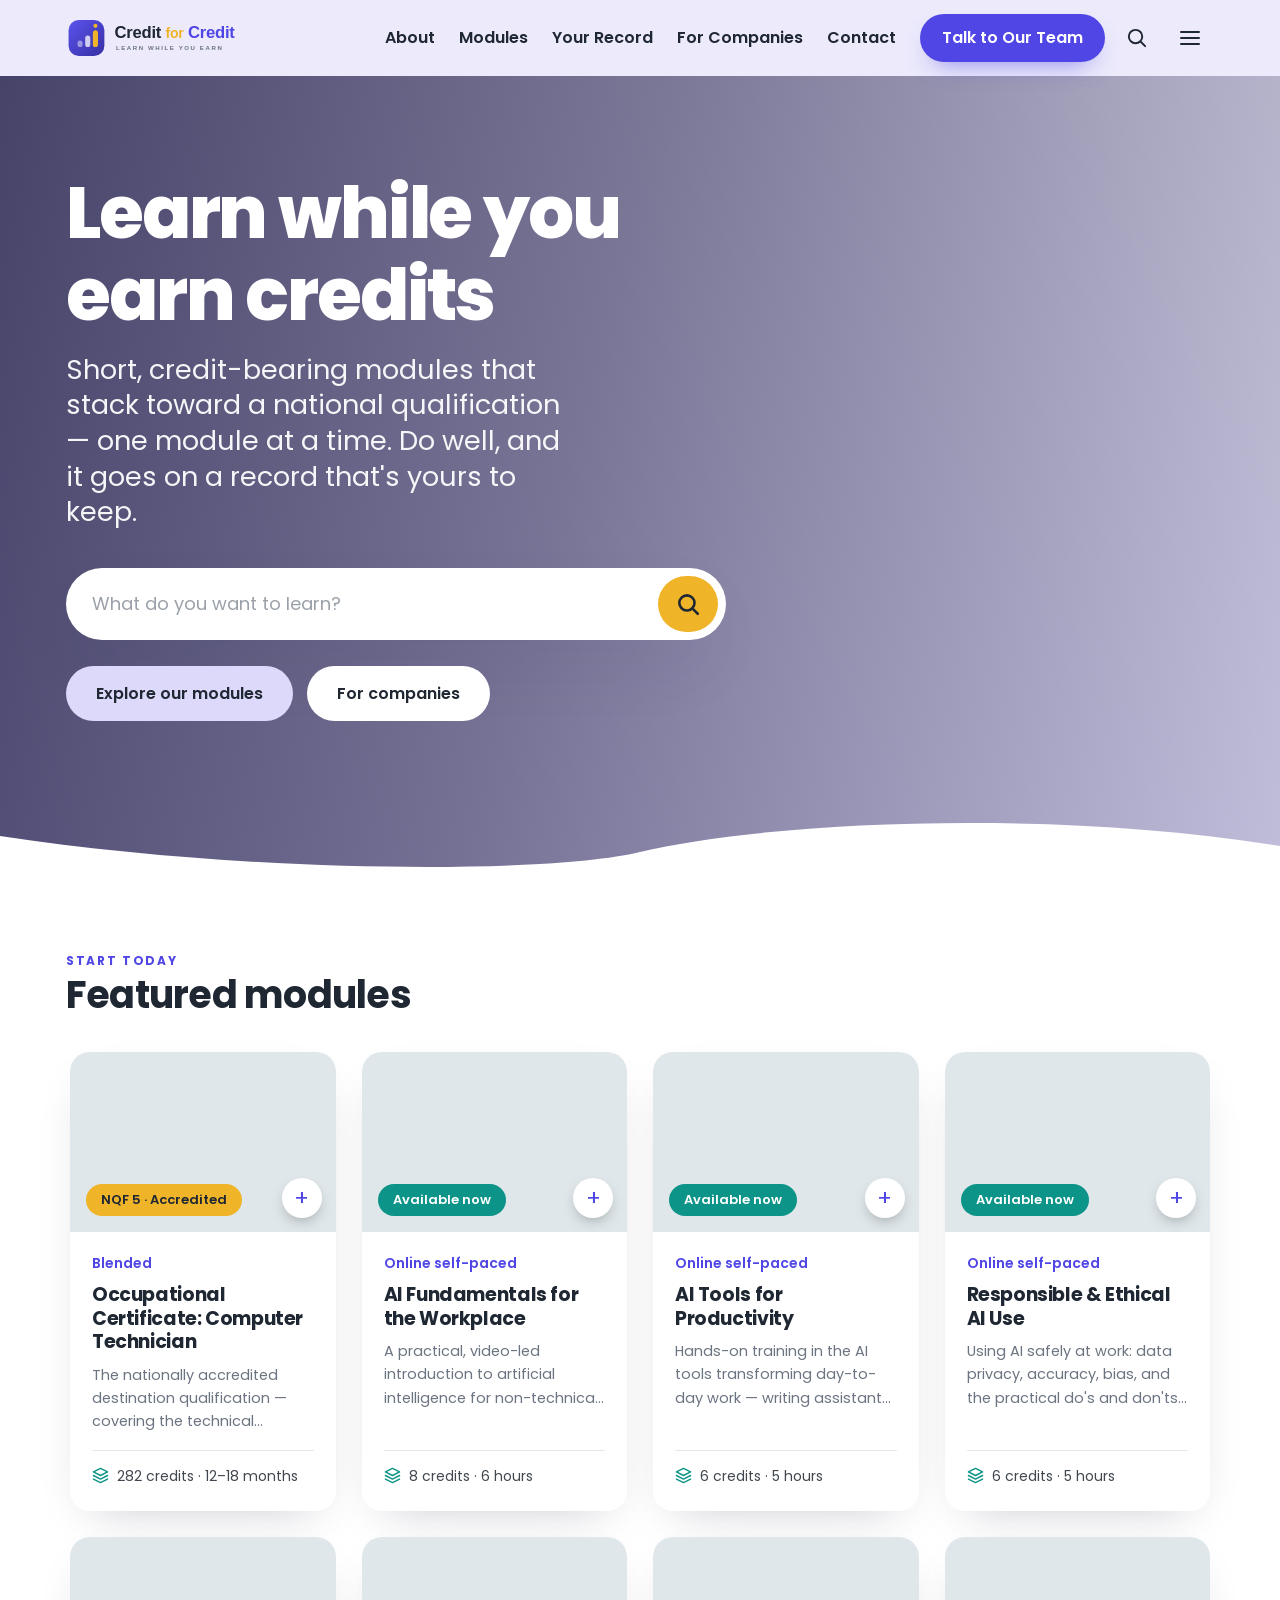
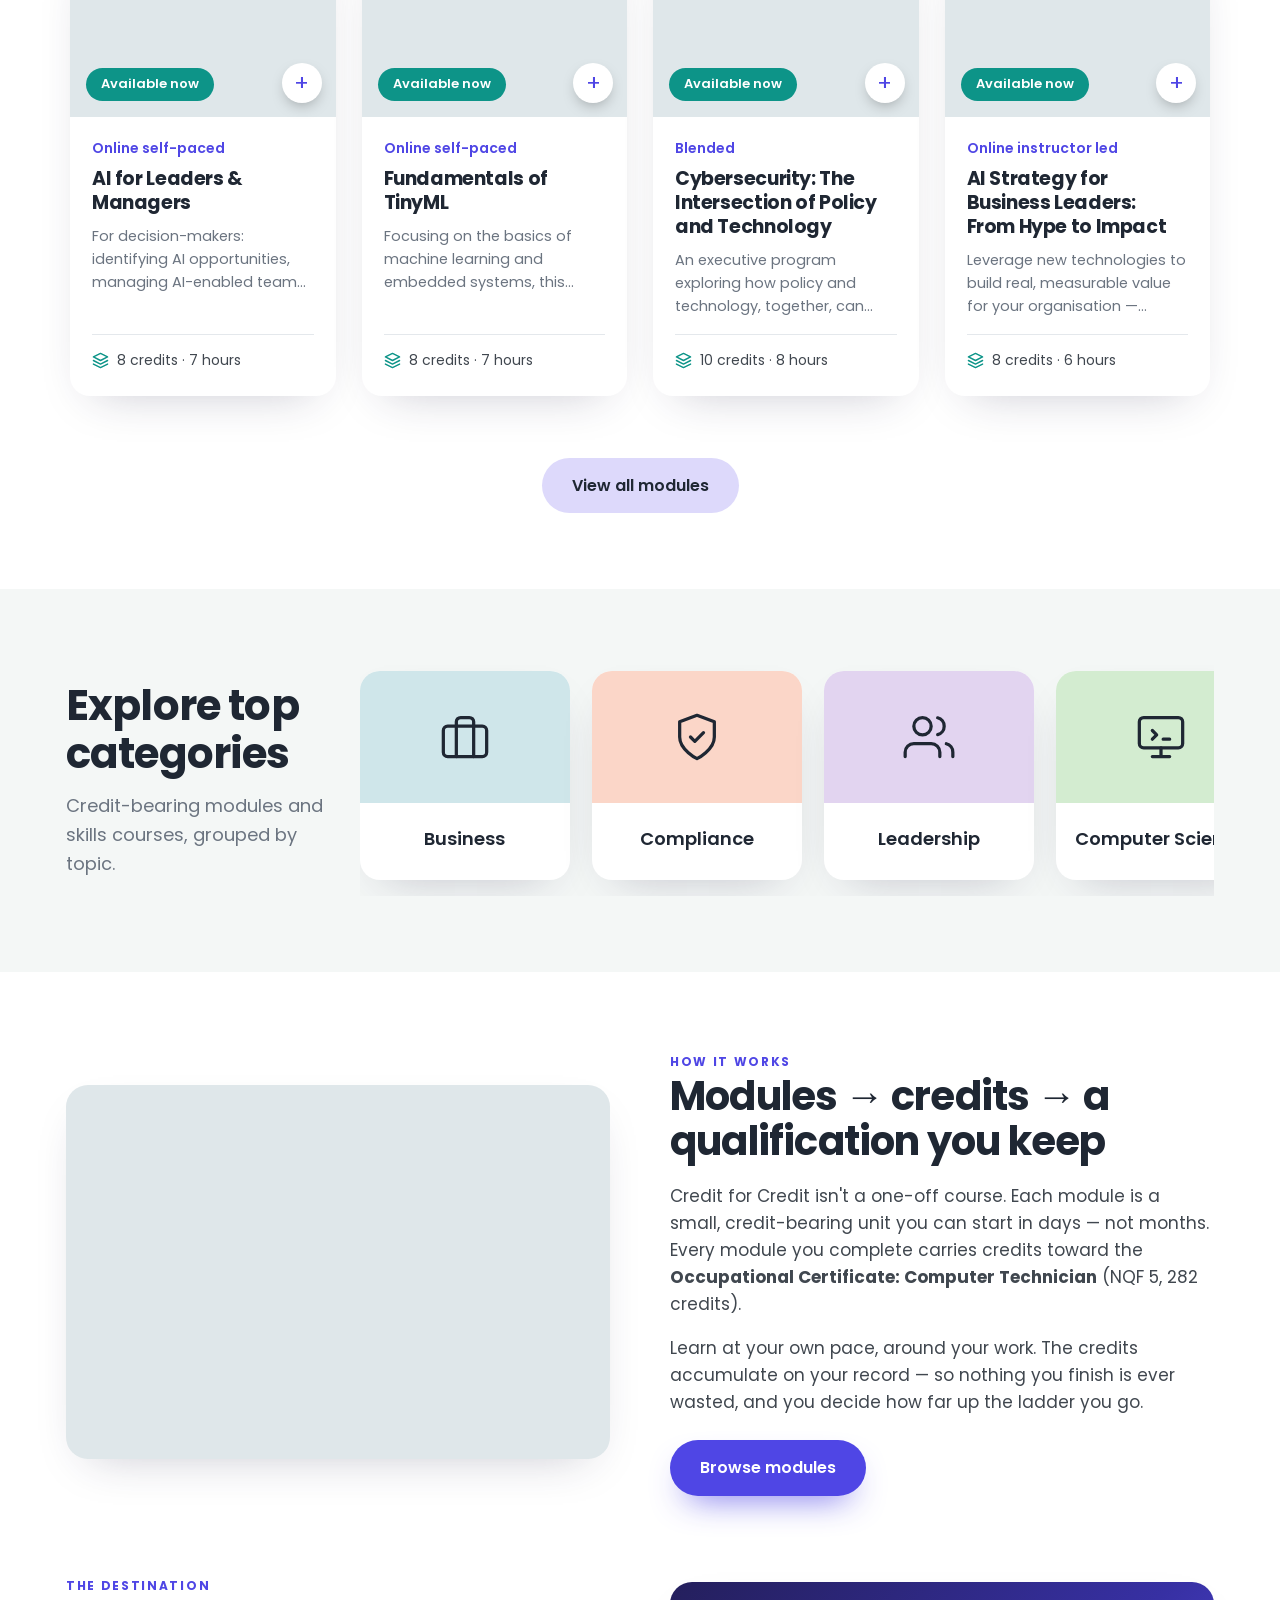
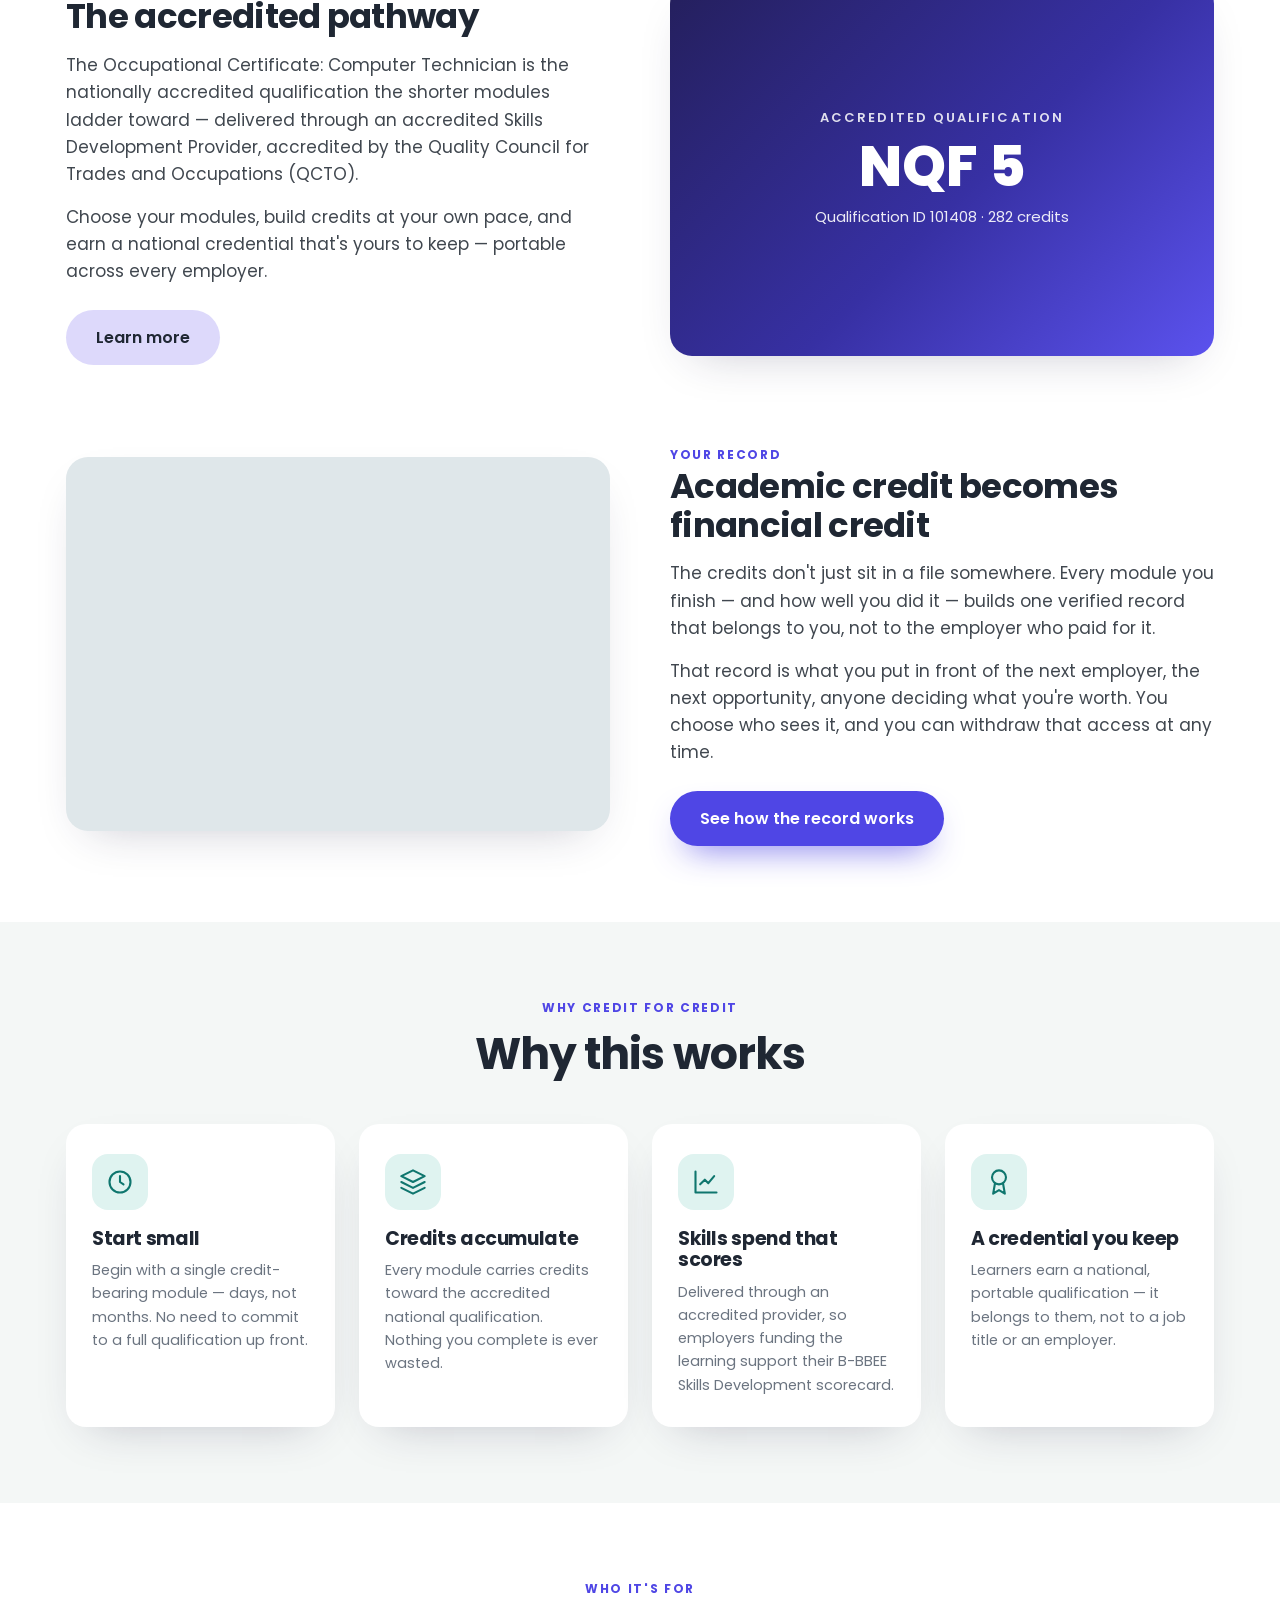
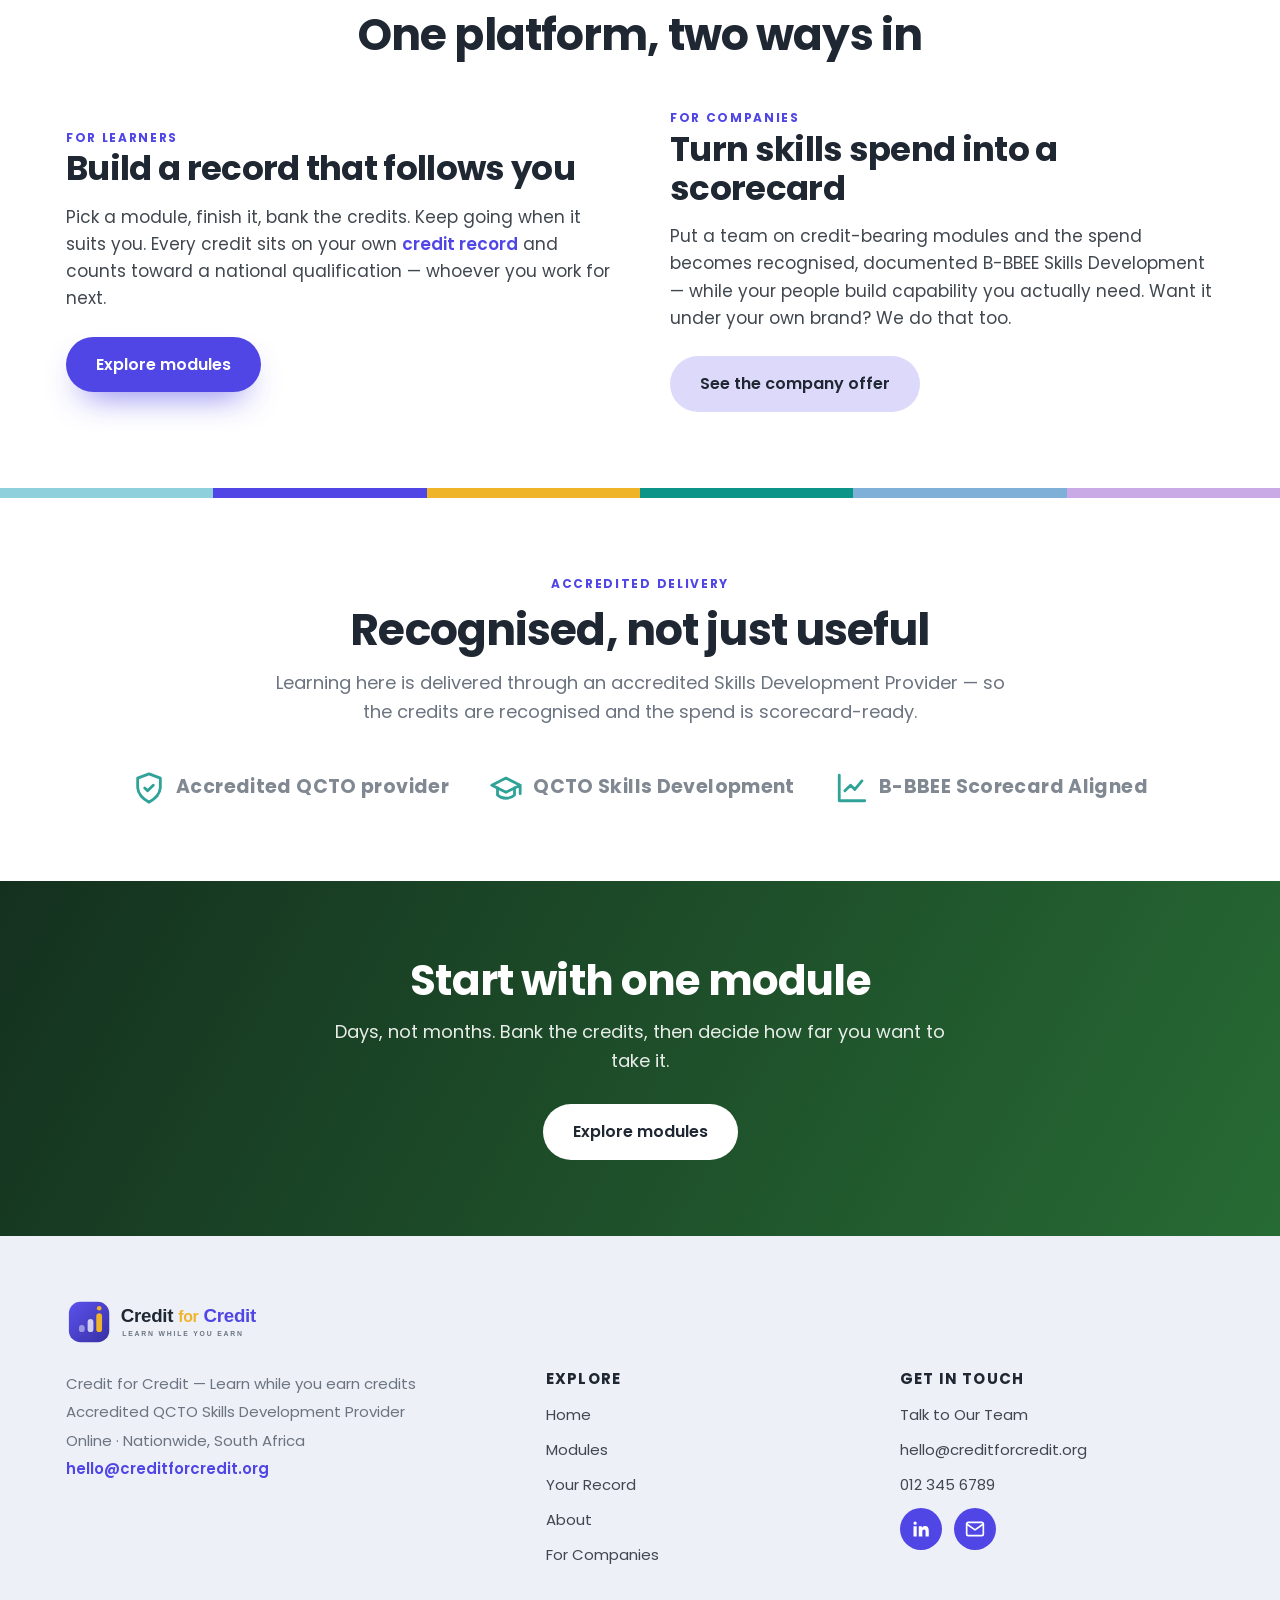
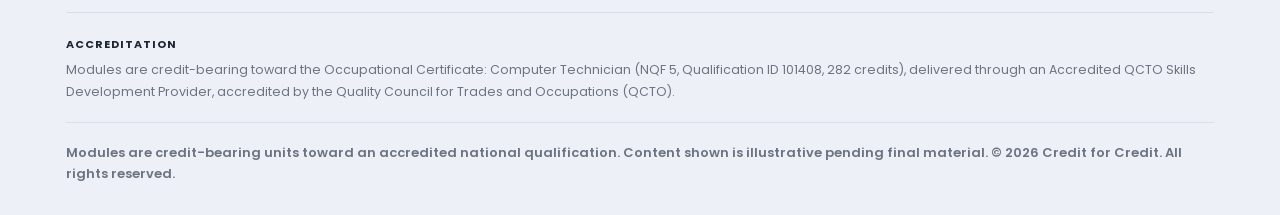
==== commit 12fef616: "Add the Learner Credit Record as the platform spine Names the sentence the product hangs off — "acad" ====
--- a/index.html
+++ b/index.html
@@ -23,7 +23,7 @@
   <div class="hero-photo" style="background-image:url(https://images.unsplash.com/photo-1522202176988-66273c2fd55f?auto=format&fit=crop&w=1800&q=80)"></div>
   <div class="hero-inner">
     <h1>Learn while you earn credits</h1>
-    <p class="lead">Short, credit-bearing modules that stack toward a national qualification — one module at a time.</p>
+    <p class="lead">Short, credit-bearing modules that stack toward a national qualification — one module at a time. Do well, and it goes on a record that's yours to keep.</p>
     <form class="hero-search" data-search-form>
       <input type="text" placeholder="What do you want to learn?" aria-label="Search modules">
       <button class="go" type="submit" aria-label="Search"><svg viewBox="0 0 24 24" fill="none" stroke="currentColor" stroke-width="2.4" stroke-linecap="round" stroke-linejoin="round"><circle cx="11" cy="11" r="7"/><path d="m21 21-4.3-4.3"/></svg></button>
@@ -107,6 +107,17 @@
         <a href="course.html?c=computer-technician" class="btn btn-soft">Learn more</a>
       </div>
     </div>
+
+    <div class="split reveal">
+      <div class="split-media" style="background-image:url(https://images.unsplash.com/photo-1434030216411-0b793f4b4173?auto=format&fit=crop&w=1100&q=80)"></div>
+      <div>
+        <span class="eyebrow">Your record</span>
+        <h3><span data-b="promise">Academic credit becomes financial credit</span></h3>
+        <p>The credits don't just sit in a file somewhere. Every module you finish — and how well you did it — builds one verified record that belongs to you, not to the employer who paid for it.</p>
+        <p>That record is what you put in front of the next employer, the next opportunity, anyone deciding what you're worth. You choose who sees it, and you can withdraw that access at any time.</p>
+        <a href="record.html" class="btn btn-primary">See how the record works</a>
+      </div>
+    </div>
   </div>
 </section>
 
@@ -137,7 +148,7 @@
       <div>
         <span class="eyebrow">For learners</span>
         <h3>Build a record that follows you</h3>
-        <p>Pick a module, finish it, bank the credits. Keep going when it suits you. Every credit sits on your own learning record and counts toward a national qualification — whoever you work for next.</p>
+        <p>Pick a module, finish it, bank the credits. Keep going when it suits you. Every credit sits on your own <a href="record.html">credit record</a> and counts toward a national qualification — whoever you work for next.</p>
         <a href="modules.html" class="btn btn-primary">Explore modules</a>
       </div>
       <div>
--- a/styles.css
+++ b/styles.css
@@ -42,6 +42,9 @@
 img,svg{max-width:100%;display:block}
 h1,h2,h3,h4{font-weight:700;line-height:1.14;letter-spacing:-.02em;color:var(--ink)}
 a{color:inherit;text-decoration:none}
+/* Inline links inside body copy — base `a` inherits, so they need a token colour */
+.prose a,.pillar p a,.split p a{color:var(--indigo);font-weight:600}
+.prose a:hover,.pillar p a:hover,.split p a:hover{text-decoration:underline}
 .wrap{max-width:var(--max);margin:0 auto;padding:0 26px}
 .eyebrow{text-transform:uppercase;letter-spacing:.14em;font-size:12px;font-weight:700;color:var(--indigo)}
 
@@ -50,7 +53,7 @@
 nav.scrolled{box-shadow:0 6px 26px -18px rgba(35,32,70,.5)}
 .nav-inner{max-width:var(--max);margin:0 auto;padding:14px 26px;display:flex;align-items:center;gap:20px}
 .brand img{height:46px}
-.nav-links{display:flex;gap:30px;align-items:center;margin-left:auto}
+.nav-links{display:flex;gap:24px;align-items:center;margin-left:auto}
 .nav-links a{color:var(--ink);font-size:16px;font-weight:600;transition:color .2s}
 .nav-links a:hover,.nav-links a.active{color:var(--indigo)}
 .nav-icons{display:flex;align-items:center;gap:18px}
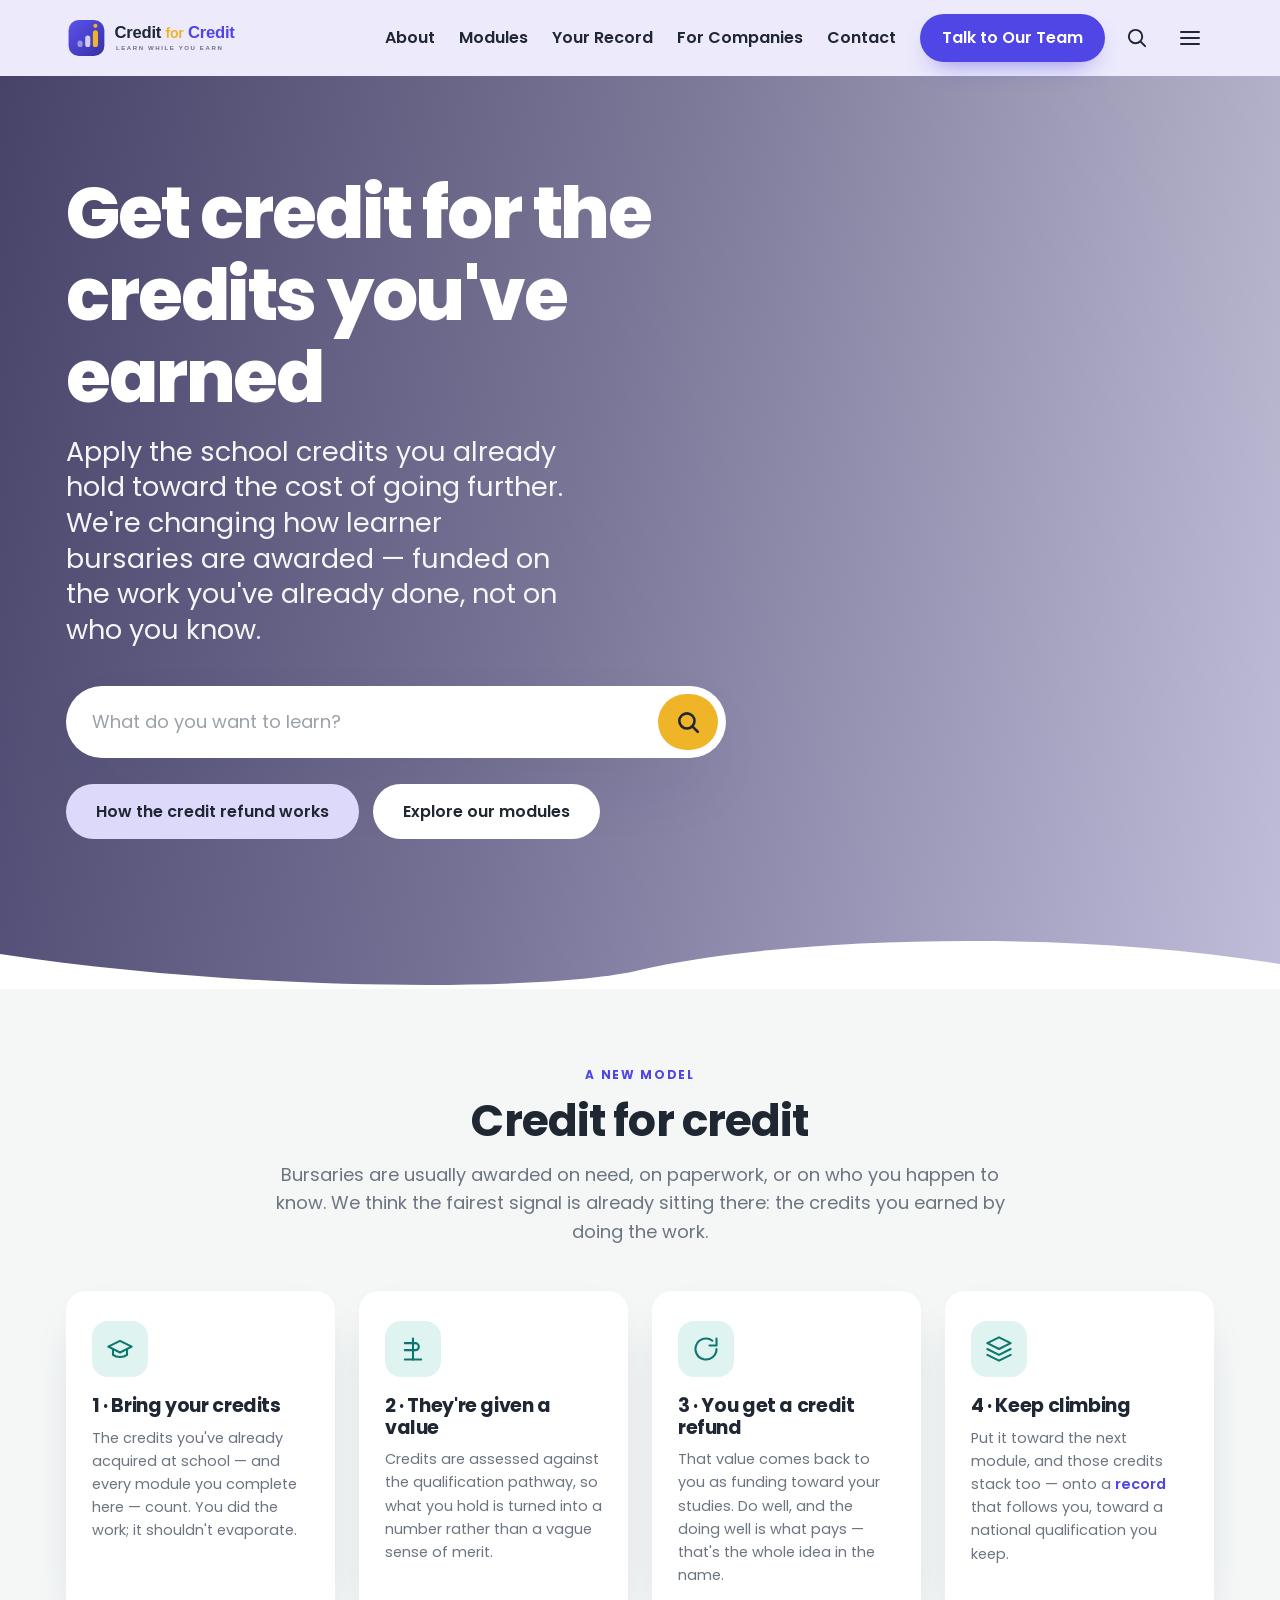
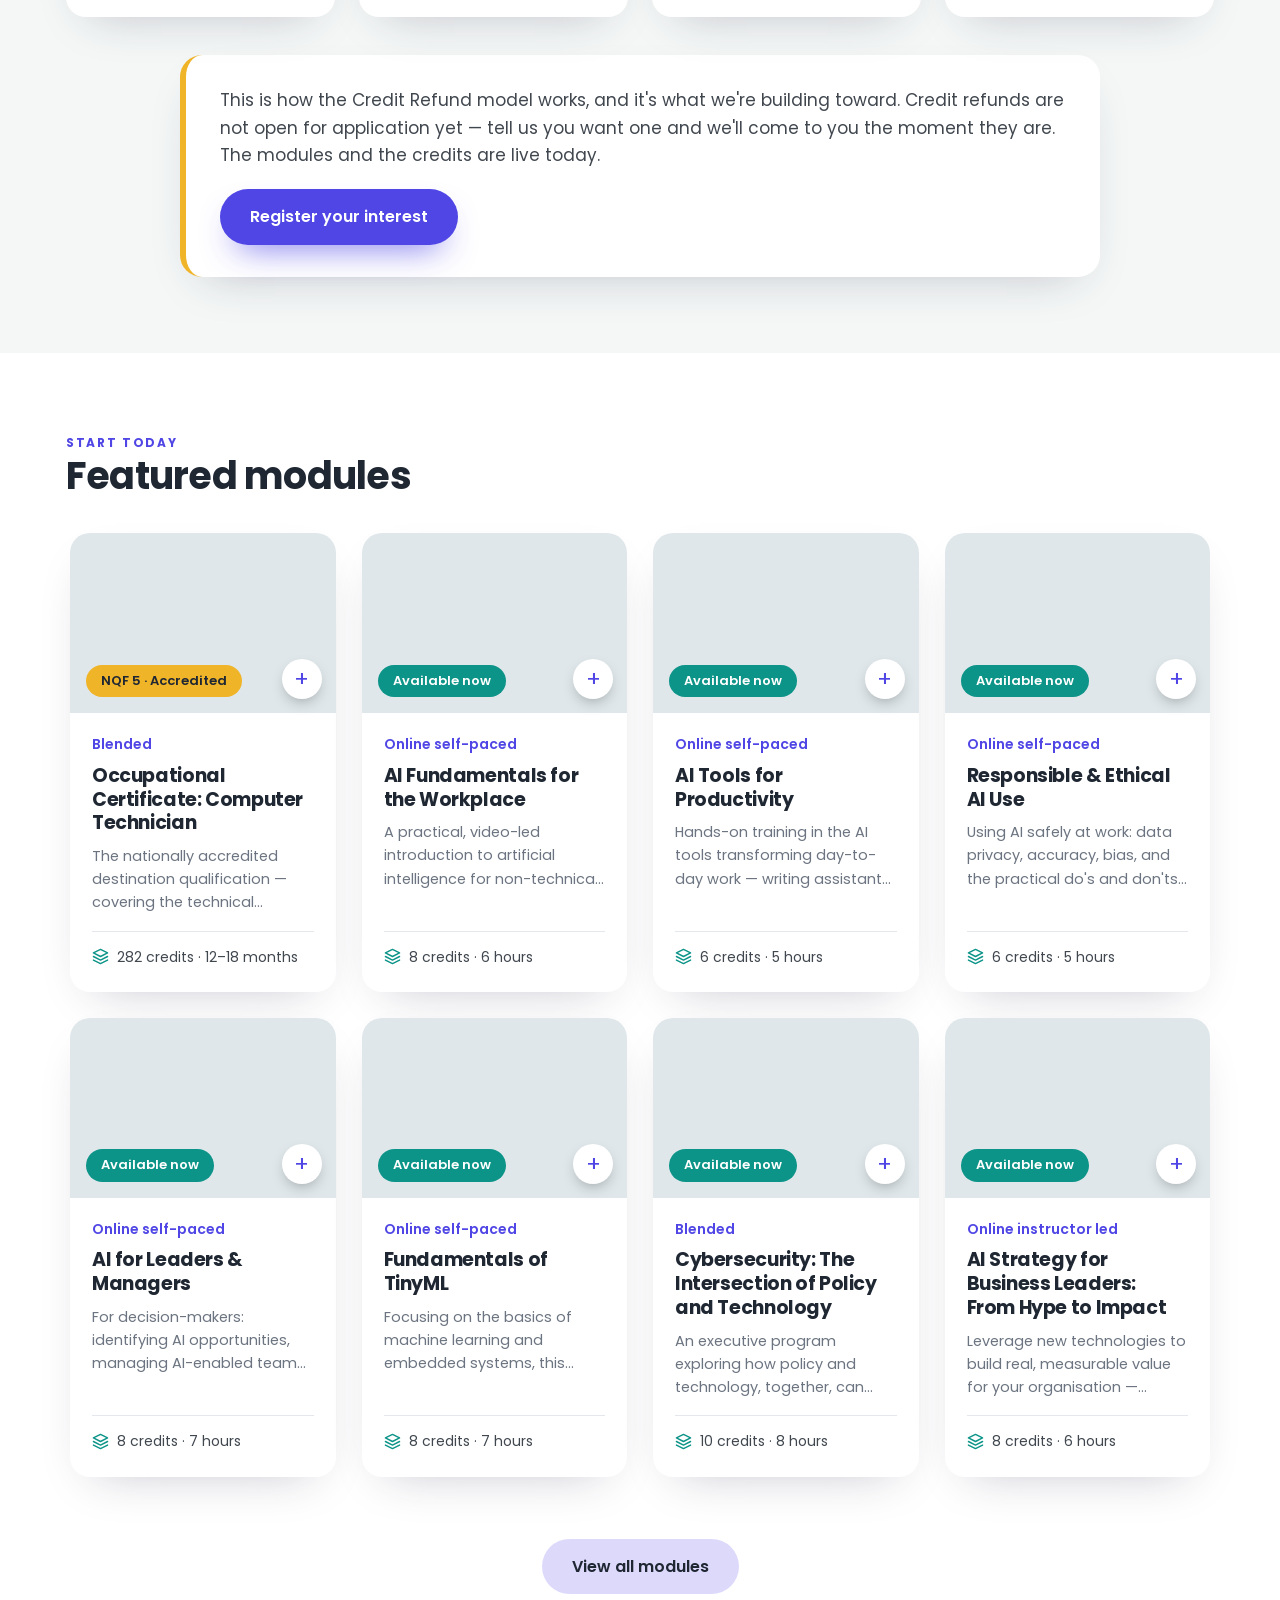
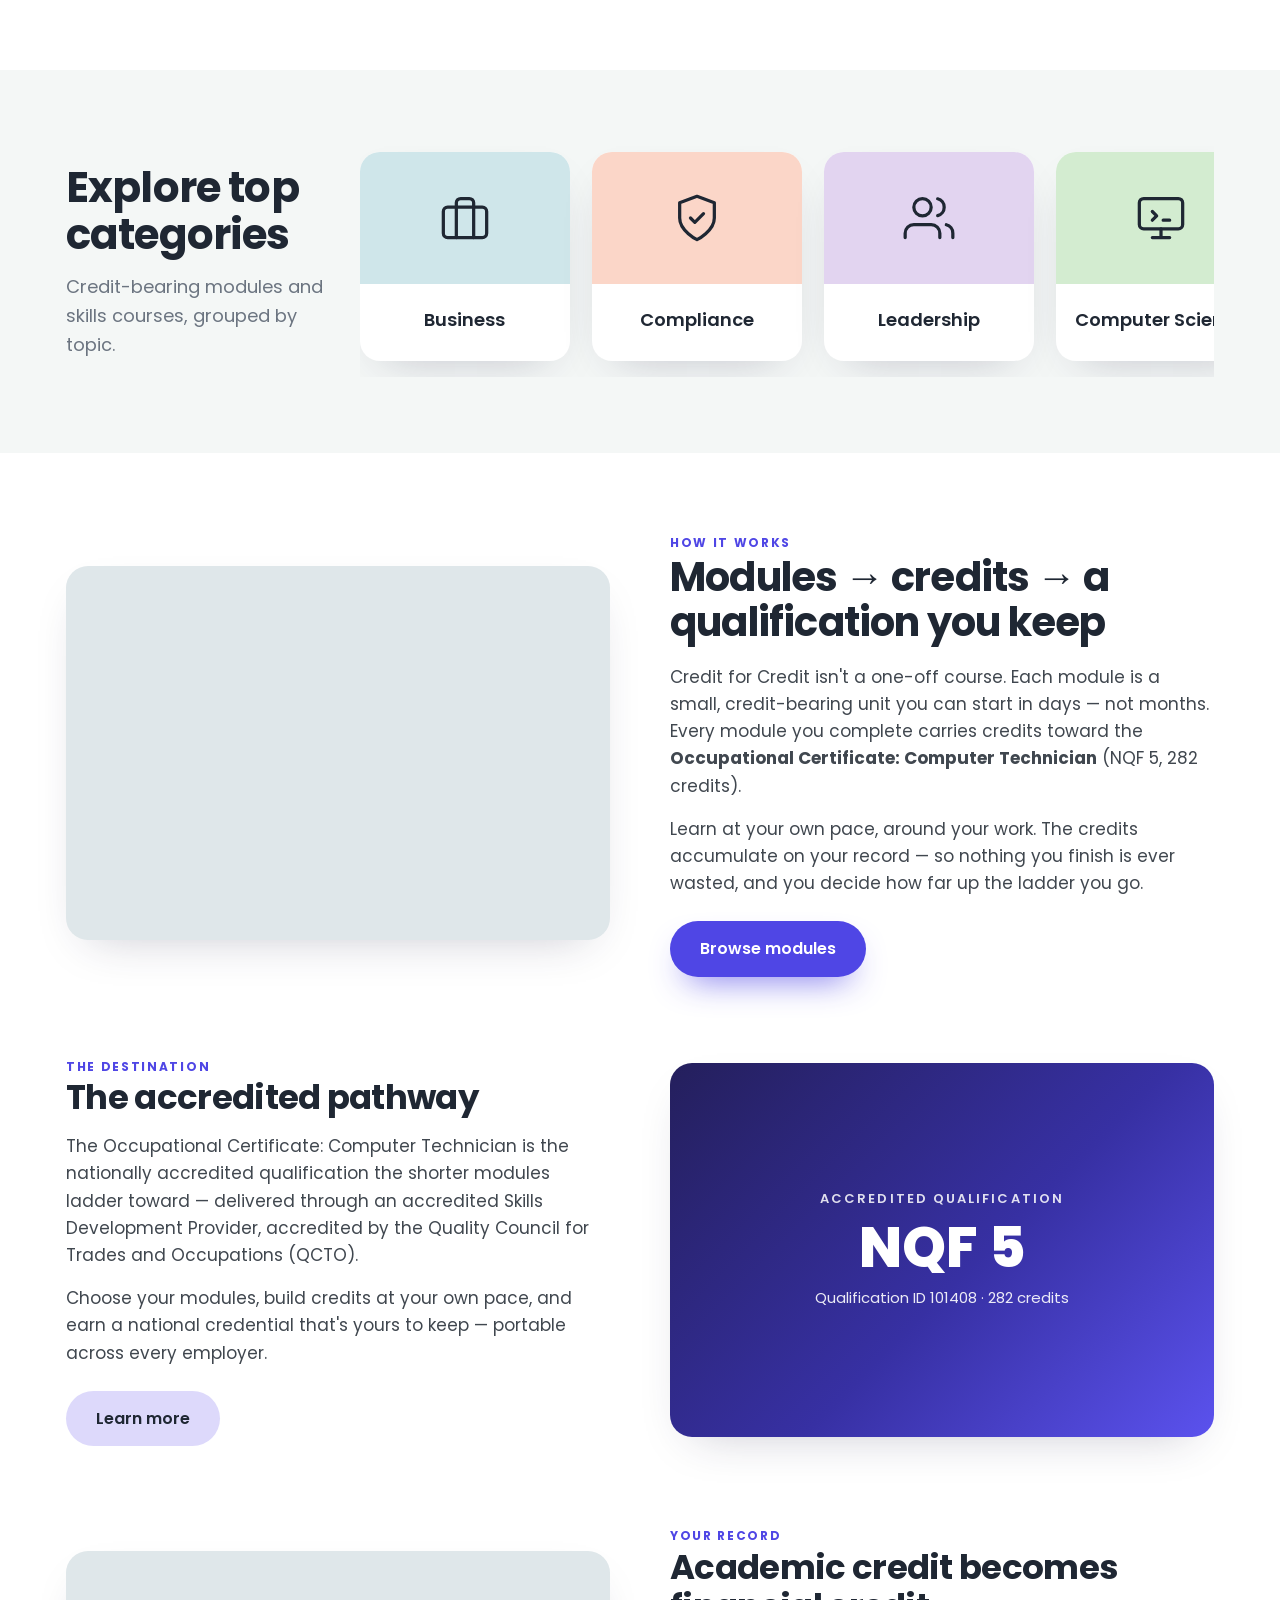
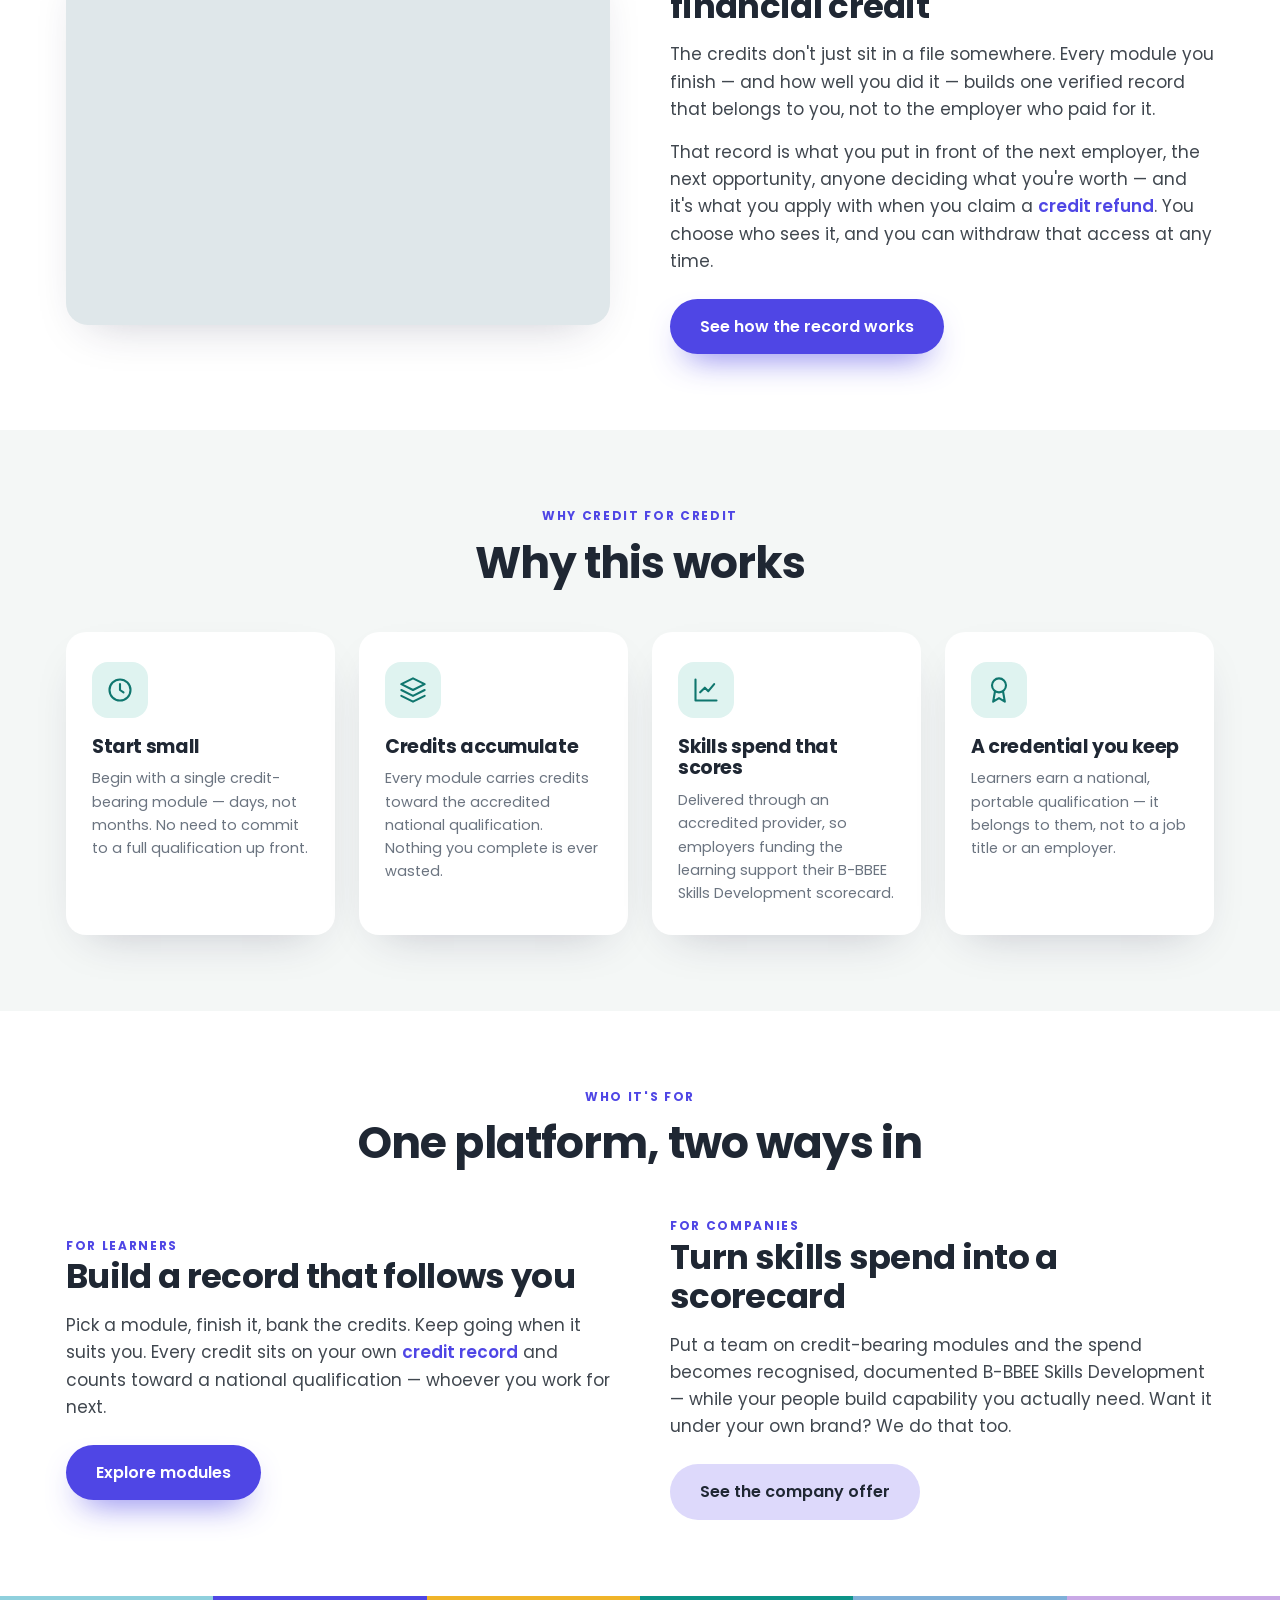
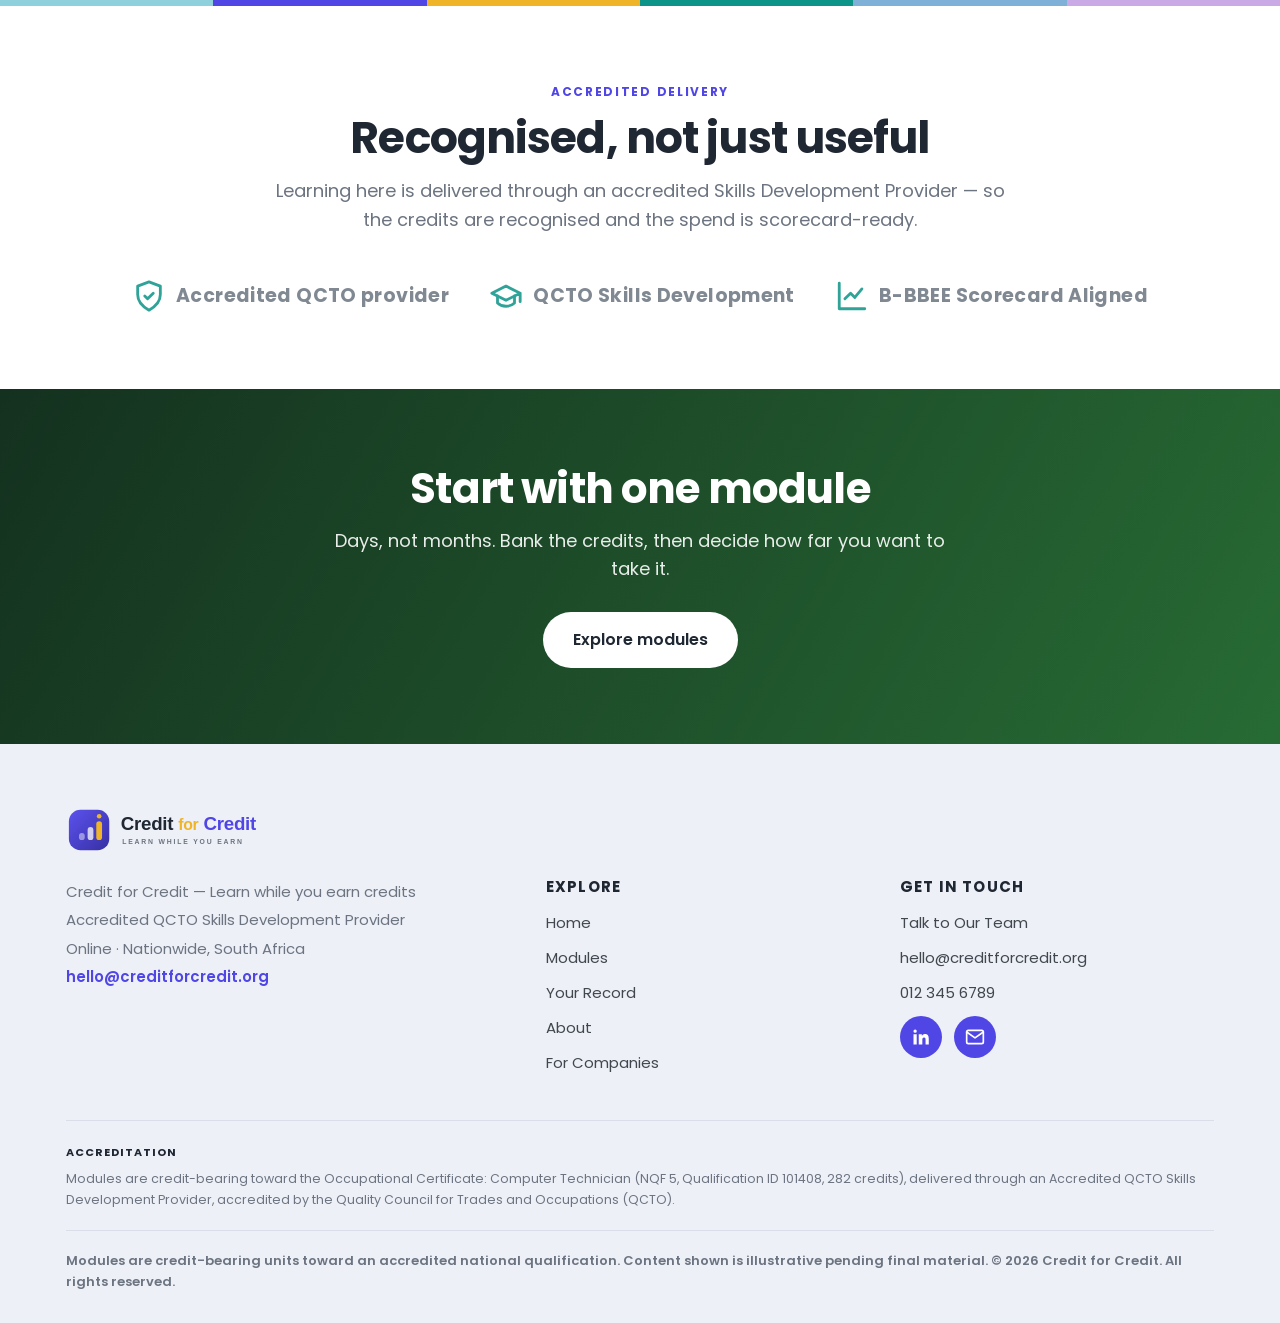
==== commit 4364b032: "Lead the hero on the Credit Refund model Boss directive, 22 Jul 2026: the landing page speaks to app" ====
--- a/index.html
+++ b/index.html
@@ -22,19 +22,41 @@
 <header class="hero">
   <div class="hero-photo" style="background-image:url(https://images.unsplash.com/photo-1522202176988-66273c2fd55f?auto=format&fit=crop&w=1800&q=80)"></div>
   <div class="hero-inner">
-    <h1>Learn while you earn credits</h1>
-    <p class="lead">Short, credit-bearing modules that stack toward a national qualification — one module at a time. Do well, and it goes on a record that's yours to keep.</p>
+    <h1>Get credit for the credits you've earned</h1>
+    <p class="lead">Apply the school credits you already hold toward the cost of going further. We're changing how learner bursaries are awarded — funded on the work you've already done, not on who you know.</p>
     <form class="hero-search" data-search-form>
       <input type="text" placeholder="What do you want to learn?" aria-label="Search modules">
       <button class="go" type="submit" aria-label="Search"><svg viewBox="0 0 24 24" fill="none" stroke="currentColor" stroke-width="2.4" stroke-linecap="round" stroke-linejoin="round"><circle cx="11" cy="11" r="7"/><path d="m21 21-4.3-4.3"/></svg></button>
     </form>
     <div class="hero-cta">
-      <a href="modules.html" class="btn btn-soft">Explore our modules</a>
-      <a href="companies.html" class="btn btn-white">For companies</a>
+      <a href="#refund" class="btn btn-soft">How the credit refund works</a>
+      <a href="modules.html" class="btn btn-white">Explore our modules</a>
     </div>
   </div>
   <div class="hero-curve"><svg viewBox="0 0 1440 70" preserveAspectRatio="none"><path d="M0,70 L0,34 C280,72 620,72 720,50 C860,20 1180,6 1440,44 L1440,70 Z" fill="#ffffff"/></svg></div>
 </header>
+
+<!-- ============ THE CREDIT REFUND MODEL ============ -->
+<section id="refund" class="section-soft">
+  <div class="wrap">
+    <div class="sec-head center reveal">
+      <span class="eyebrow">A new model</span>
+      <h2>Credit for credit</h2>
+      <p>Bursaries are usually awarded on need, on paperwork, or on who you happen to know. We think the fairest signal is already sitting there: the credits you earned by doing the work.</p>
+    </div>
+    <div class="pillars">
+      <div class="pillar reveal"><div class="ico"><svg viewBox="0 0 24 24" fill="none" stroke="currentColor" stroke-width="1.8" stroke-linecap="round" stroke-linejoin="round"><path d="M22 10 12 5 2 10l10 5 10-5Z"/><path d="M6 12v5c3 2.5 9 2.5 12 0v-5"/></svg></div><h3>1 · Bring your credits</h3><p>The credits you've already acquired at school — and every module you complete here — count. You did the work; it shouldn't evaporate.</p></div>
+      <div class="pillar reveal"><div class="ico"><svg viewBox="0 0 24 24" fill="none" stroke="currentColor" stroke-width="1.8" stroke-linecap="round" stroke-linejoin="round"><path d="M12 3v18"/><path d="M5 7h9a3 3 0 0 1 0 6H5"/><path d="M5 21h14"/></svg></div><h3>2 · They're given a value</h3><p>Credits are assessed against the qualification pathway, so what you hold is turned into a number rather than a vague sense of merit.</p></div>
+      <div class="pillar reveal"><div class="ico"><svg viewBox="0 0 24 24" fill="none" stroke="currentColor" stroke-width="1.8" stroke-linecap="round" stroke-linejoin="round"><path d="M21 12a9 9 0 1 1-3.5-7.1"/><path d="M21 3v6h-6"/></svg></div><h3>3 · You get a credit refund</h3><p>That value comes back to you as funding toward your studies. Do well, and the doing well is what pays — that's the whole idea in the name.</p></div>
+      <div class="pillar reveal"><div class="ico"><svg viewBox="0 0 24 24" fill="none" stroke="currentColor" stroke-width="1.8" stroke-linecap="round" stroke-linejoin="round"><path d="M12 2 2 7l10 5 10-5-10-5Z"/><path d="M2 12l10 5 10-5M2 17l10 5 10-5"/></svg></div><h3>4 · Keep climbing</h3><p>Put it toward the next module, and those credits stack too — onto a <a href="record.html">record</a> that follows you, toward a national qualification you keep.</p></div>
+    </div>
+
+    <div class="reveal" style="background:#fff;border-radius:22px;box-shadow:var(--shadow);padding:32px 34px;max-width:920px;margin:38px auto 0;border-left:6px solid var(--gold)">
+      <p style="font-size:17px;color:var(--body)">This is how the <span data-b="refundName">Credit Refund</span> model works, and it's what we're building toward. Credit refunds are not open for application yet — tell us you want one and we'll come to you the moment they are. The modules and the credits are live today.</p>
+      <a data-b="refundCta" data-b-href="refundCtaUrl" href="contact.html" class="btn btn-primary" style="margin-top:20px">Register your interest</a>
+    </div>
+  </div>
+</section>
 
 <!-- ============ FEATURED MODULES ============ -->
 <section>
@@ -114,7 +136,7 @@
         <span class="eyebrow">Your record</span>
         <h3><span data-b="promise">Academic credit becomes financial credit</span></h3>
         <p>The credits don't just sit in a file somewhere. Every module you finish — and how well you did it — builds one verified record that belongs to you, not to the employer who paid for it.</p>
-        <p>That record is what you put in front of the next employer, the next opportunity, anyone deciding what you're worth. You choose who sees it, and you can withdraw that access at any time.</p>
+        <p>That record is what you put in front of the next employer, the next opportunity, anyone deciding what you're worth — and it's what you apply with when you claim a <a href="#refund">credit refund</a>. You choose who sees it, and you can withdraw that access at any time.</p>
         <a href="record.html" class="btn btn-primary">See how the record works</a>
       </div>
     </div>
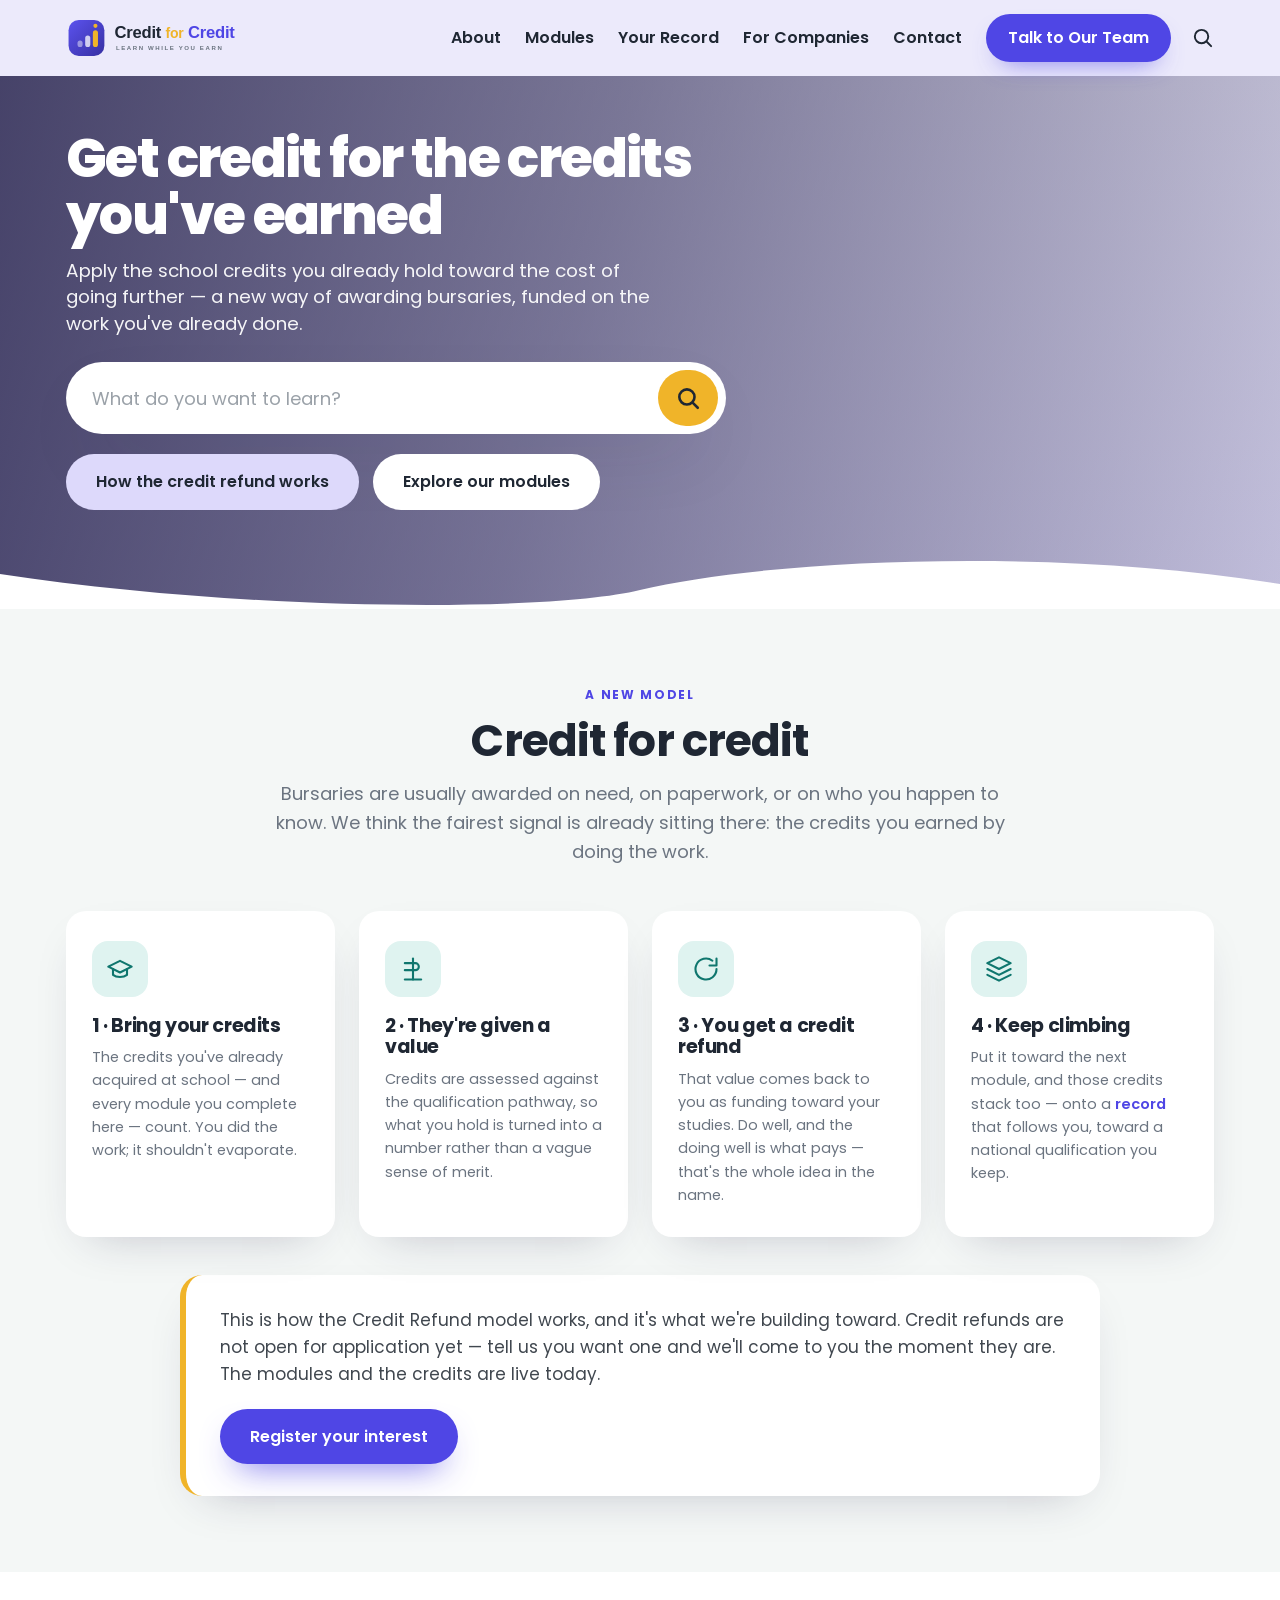
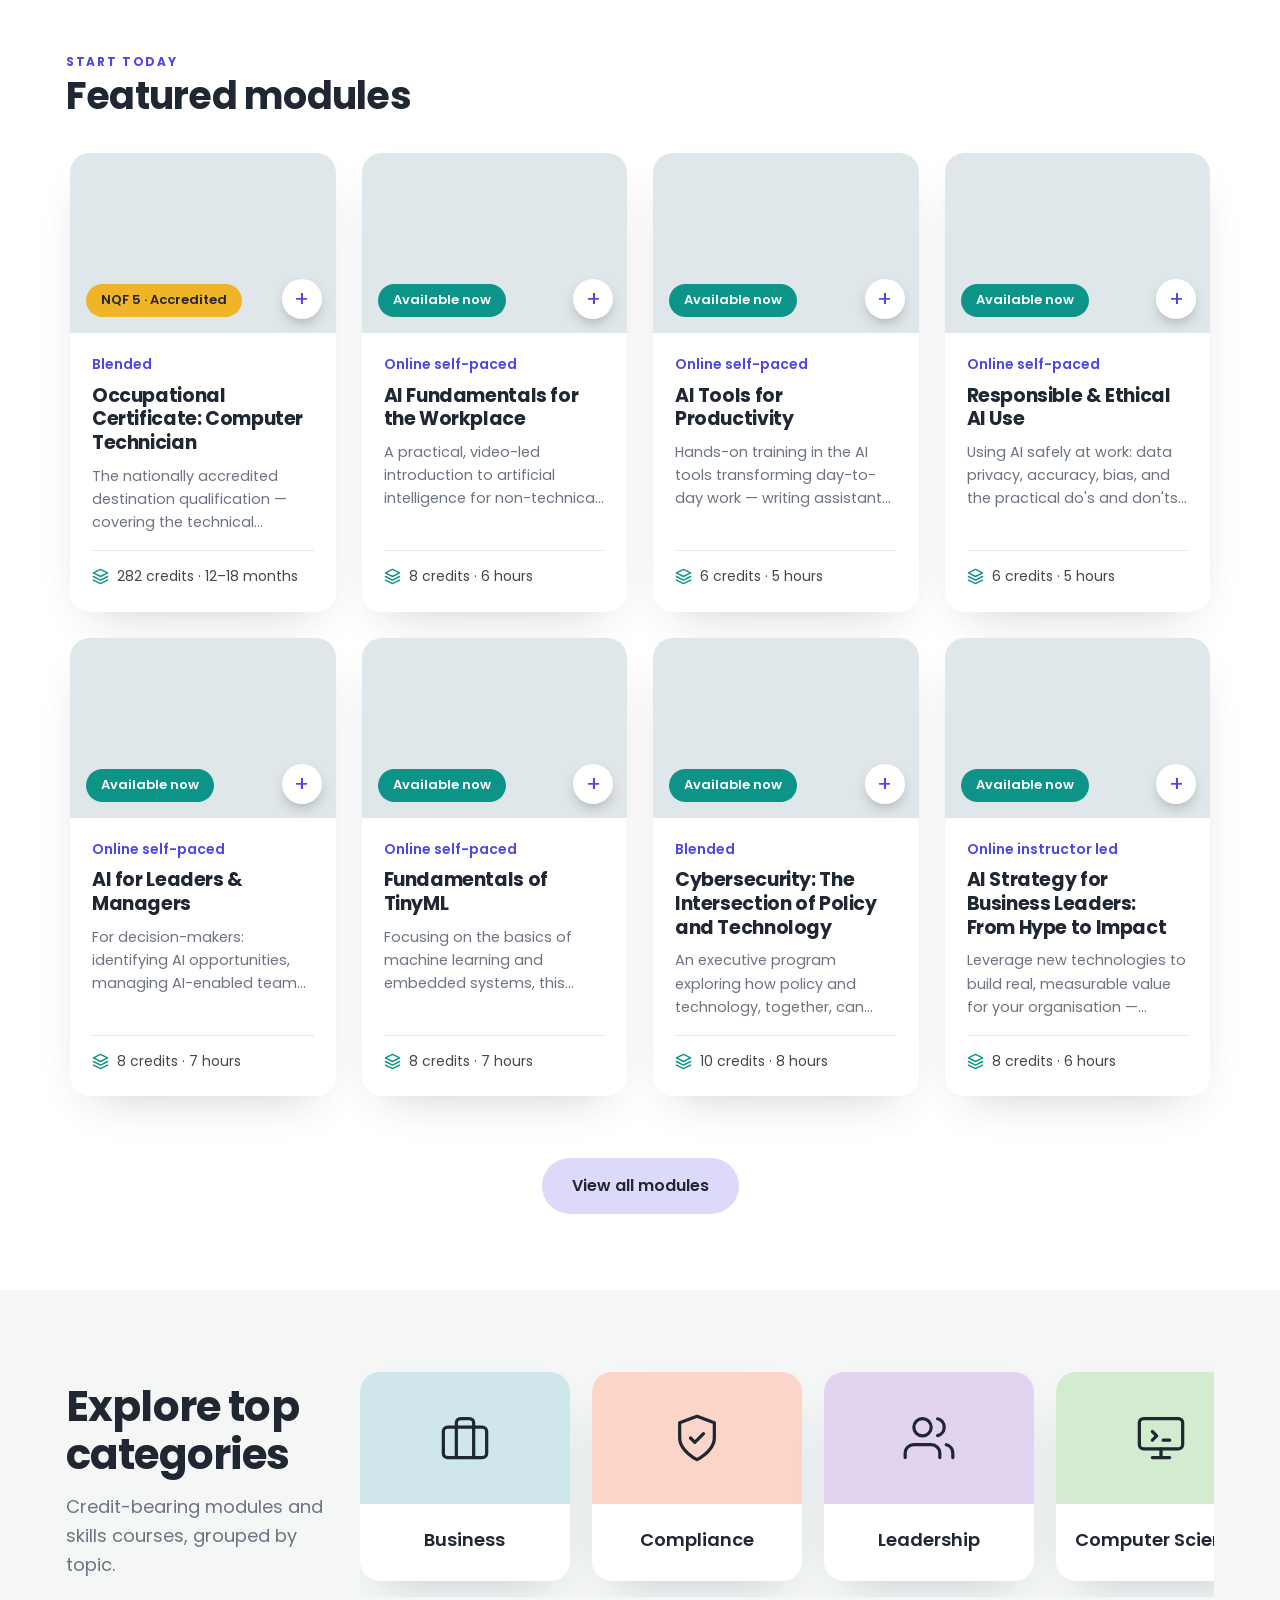
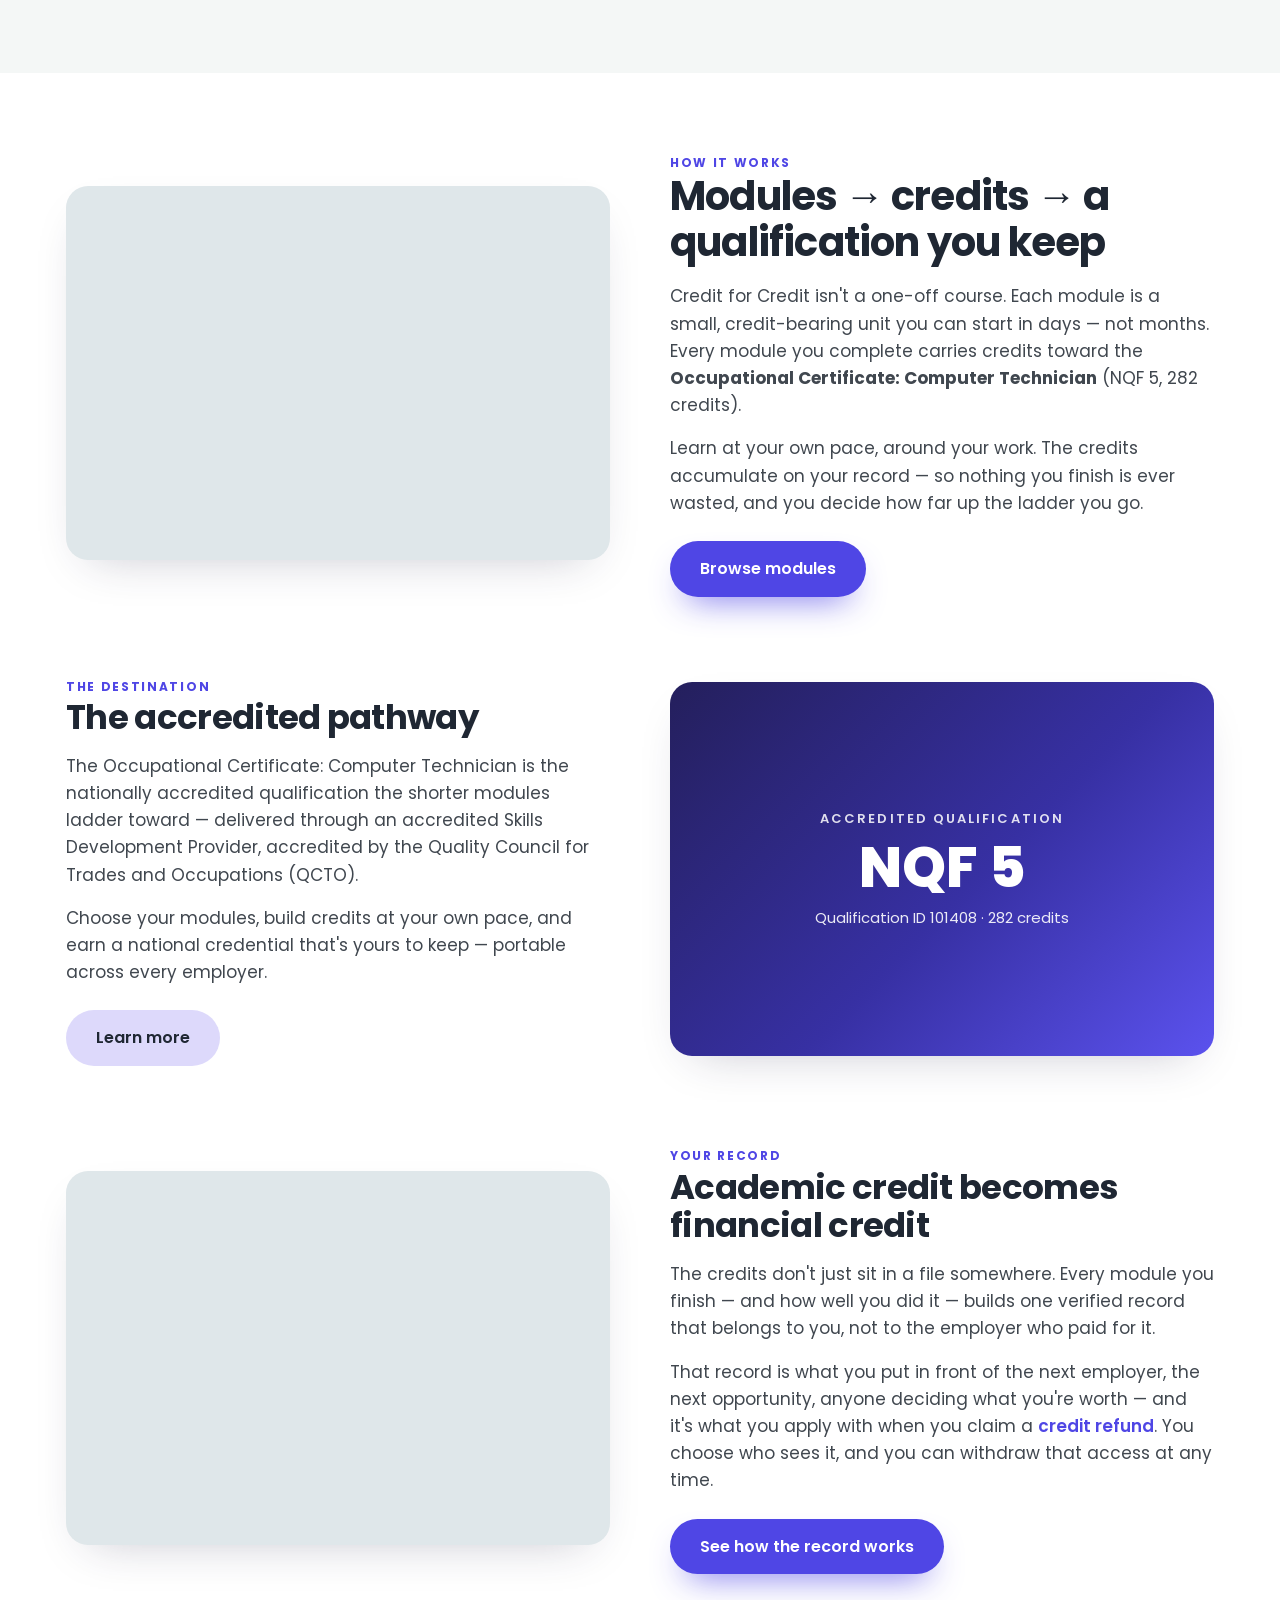
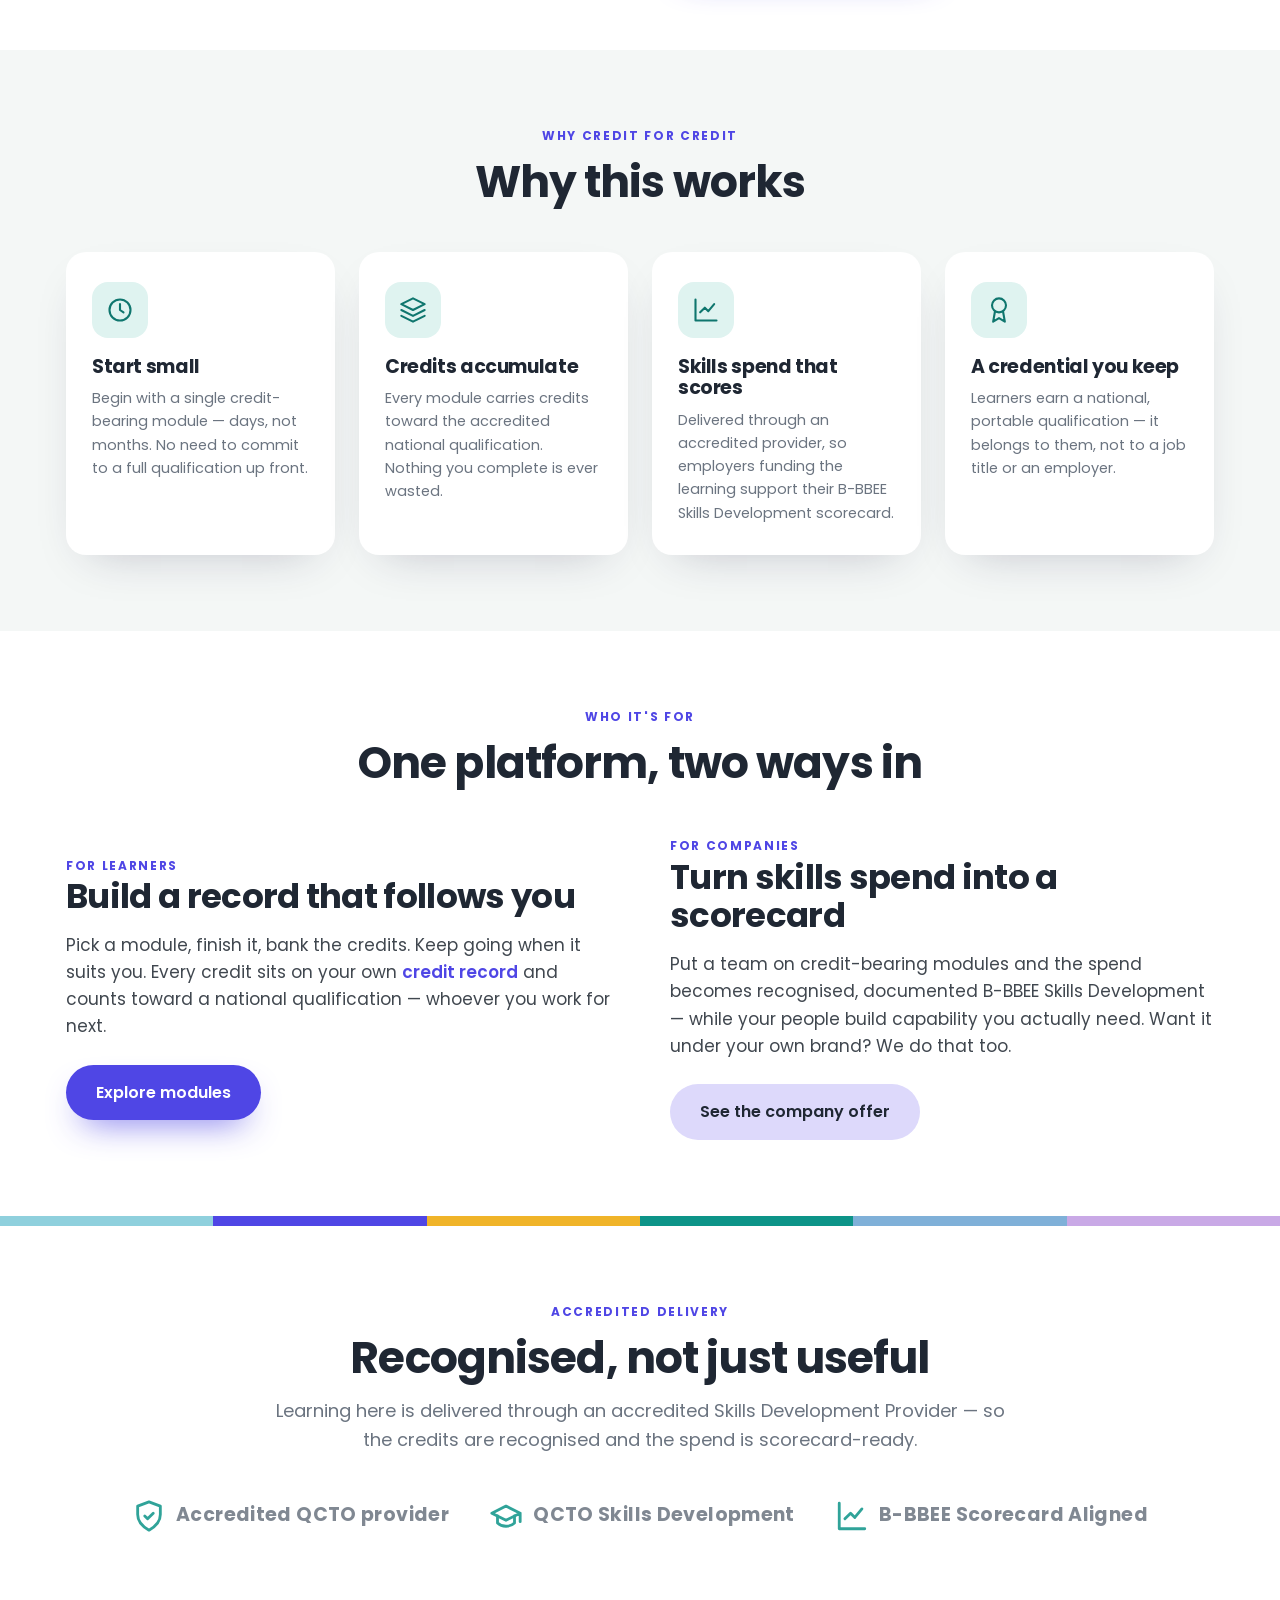
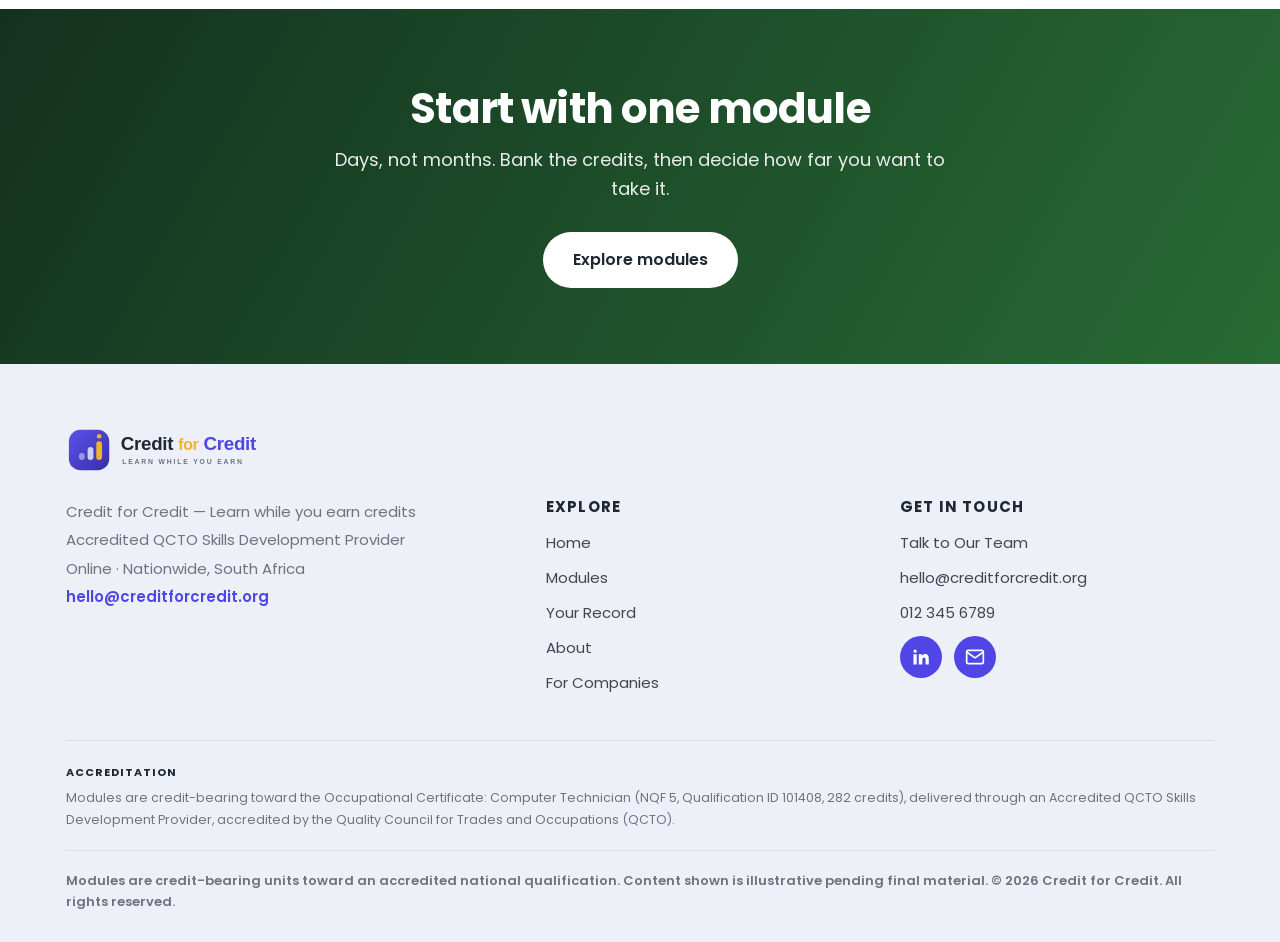
==== commit 50d4690b: "Fix hero above-the-fold, desktop burger menu, and responsiveness - .nav-toggle was visible on deskto" ====
--- a/index.html
+++ b/index.html
@@ -8,7 +8,12 @@
 <link rel="icon" href="favicon.svg" type="image/svg+xml">
 <link rel="preconnect" href="https://fonts.googleapis.com">
 <link rel="preconnect" href="https://fonts.gstatic.com" crossorigin>
+<!-- Every photo on the site comes from Unsplash; open the connection early. -->
+<link rel="preconnect" href="https://images.unsplash.com" crossorigin>
 <link href="https://fonts.googleapis.com/css2?family=Poppins:wght@400;500;600;700;800&display=swap" rel="stylesheet">
+<!-- The hero photo is a CSS background, so the browser finds it late. Preloading
+     it is the single biggest win on how quickly the page looks finished. -->
+<link rel="preload" as="image" href="https://images.unsplash.com/photo-1522202176988-66273c2fd55f?auto=format&fit=crop&w=1800&q=80" fetchpriority="high">
 <link rel="stylesheet" href="styles.css">
 <script src="brand.js"></script>
 </head>
@@ -23,7 +28,7 @@
   <div class="hero-photo" style="background-image:url(https://images.unsplash.com/photo-1522202176988-66273c2fd55f?auto=format&fit=crop&w=1800&q=80)"></div>
   <div class="hero-inner">
     <h1>Get credit for the credits you've earned</h1>
-    <p class="lead">Apply the school credits you already hold toward the cost of going further. We're changing how learner bursaries are awarded — funded on the work you've already done, not on who you know.</p>
+    <p class="lead">Apply the school credits you already hold toward the cost of going further — a new way of awarding bursaries, funded on the work you've already done.</p>
     <form class="hero-search" data-search-form>
       <input type="text" placeholder="What do you want to learn?" aria-label="Search modules">
       <button class="go" type="submit" aria-label="Search"><svg viewBox="0 0 24 24" fill="none" stroke="currentColor" stroke-width="2.4" stroke-linecap="round" stroke-linejoin="round"><circle cx="11" cy="11" r="7"/><path d="m21 21-4.3-4.3"/></svg></button>
--- a/styles.css
+++ b/styles.css
@@ -62,7 +62,9 @@
 .nav-icons a:hover,.nav-icons button:hover{color:var(--indigo)}
 .nav-cta{display:inline-flex;align-items:center;gap:8px;background:var(--indigo);color:#fff!important;padding:11px 22px;border-radius:30px;font-weight:600;font-size:15px;box-shadow:0 12px 26px -14px rgba(79,70,229,.8);transition:background .2s,transform .2s}
 .nav-cta:hover{background:var(--indigo-deep);transform:translateY(-2px)}
-.nav-toggle{display:none;background:none;border:1.5px solid var(--ink);border-radius:30px;padding:8px 12px;color:var(--ink);cursor:pointer;line-height:0}
+/* Must out-specify `.nav-icons button` (0-1-1) or display:none never applies
+   and the burger shows on desktop. Keep the .nav-icons prefix on both rules. */
+.nav-icons .nav-toggle{display:none;background:none;border:1.5px solid var(--ink);border-radius:30px;padding:8px 12px;color:var(--ink);cursor:pointer;line-height:0}
 .nav-toggle svg{width:24px;height:24px}
 
 /* ---------- BUTTONS ---------- */
@@ -91,16 +93,19 @@
 .hero{position:relative;background:linear-gradient(180deg,var(--header) 0%,var(--header-2) 100%);overflow:hidden}
 .hero-photo{position:absolute;inset:0;background-size:cover;background-position:center;opacity:.9}
 .hero-photo::after{content:"";position:absolute;inset:0;background:linear-gradient(105deg,rgba(26,22,66,.88) 0%,rgba(26,22,66,.6) 45%,rgba(26,22,66,.18) 100%)}
-.hero-inner{position:relative;z-index:2;max-width:var(--max);margin:0 auto;padding:96px 26px 150px;color:#fff}
-.hero h1{color:#fff;font-size:clamp(38px,6vw,72px);font-weight:800;letter-spacing:-.03em;margin:0 0 16px;max-width:15ch}
-.hero .lead{color:rgba(255,255,255,.94);font-size:clamp(19px,2.4vw,27px);font-weight:400;max-width:30ch;margin-bottom:38px;line-height:1.32}
+/* Vertical rhythm is tuned so the headline, lead, search box AND buttons all
+   land above the fold on a ~768px-tall laptop. Padding scales with viewport
+   HEIGHT (vh), not width, because height is what pushes the CTAs off-screen. */
+.hero-inner{position:relative;z-index:2;max-width:var(--max);margin:0 auto;padding:clamp(40px,6vh,72px) 26px clamp(88px,11vh,124px);color:#fff}
+.hero h1{color:#fff;font-size:clamp(31px,4.2vw,56px);font-weight:800;letter-spacing:-.03em;line-height:1.06;margin:0 0 14px;max-width:19ch}
+.hero .lead{color:rgba(255,255,255,.94);font-size:clamp(16px,1.45vw,20px);font-weight:400;max-width:54ch;margin-bottom:24px;line-height:1.45}
 .hero-search{display:flex;background:#fff;border-radius:50px;padding:8px 8px 8px 26px;max-width:660px;box-shadow:var(--shadow-lg);align-items:center;gap:10px}
 .hero-search input{flex:1;border:0;outline:0;font-size:18px;font-family:var(--font);color:var(--ink);background:none;min-width:0}
 .hero-search input::placeholder{color:#9aa1a8}
 .hero-search .go{flex:0 0 auto;background:var(--gold);border:0;border-radius:50px;width:60px;height:56px;display:grid;place-items:center;cursor:pointer;color:var(--ink);transition:background .2s}
 .hero-search .go:hover{background:var(--gold-deep)}
 .hero-search .go svg{width:26px;height:26px}
-.hero-cta{margin-top:26px;display:flex;gap:14px;flex-wrap:wrap}
+.hero-cta{margin-top:20px;display:flex;gap:14px;flex-wrap:wrap}
 /* curved bottom edge, ITU-style */
 .hero-curve{position:absolute;left:0;right:0;bottom:-1px;z-index:2;line-height:0}
 .hero-curve svg{width:100%;height:70px}
@@ -298,13 +303,17 @@
 @media(prefers-reduced-motion:reduce){.reveal{opacity:1;transform:none;transition:none}.carousel-track{scroll-behavior:auto}}
 
 /* ---------- RESPONSIVE NAV ---------- */
-@media(max-width:900px){
+/* Five links + CTA + icons stop fitting the bar below ~1020px, so the menu
+   collapses at 1024 — not 900, where it used to overlap the logo. */
+@media(max-width:1024px){
   .nav-links{position:fixed;inset:72px 0 auto 0;background:var(--header);flex-direction:column;gap:0;padding:10px 26px 26px;margin:0;box-shadow:0 22px 40px -22px rgba(0,0,0,.3);transform:translateY(-140%);transition:transform .3s;align-items:stretch}
   .nav-links.open{transform:none}
   .nav-links a{padding:15px 0;border-bottom:1px solid rgba(0,0,0,.06);font-size:17px}
   .nav-cta{margin-top:12px;justify-content:center}
-  .nav-toggle{display:inline-flex;margin-left:auto}
-  .nav-icons{margin-left:0}
+  .nav-icons{margin-left:auto}
+  .nav-icons .nav-toggle{display:inline-flex}
+}
+@media(max-width:900px){
   .pillars{grid-template-columns:repeat(2,1fr)}
   .grid-cards{grid-template-columns:1fr!important}
 }
@@ -312,5 +321,19 @@
   .pillars{grid-template-columns:1fr}
   .info-grid{grid-template-columns:1fr}
   .foot-grid{grid-template-columns:1fr;gap:28px}
+  .hero-search{padding:6px 6px 6px 18px}
+  .hero-search input{font-size:16px}
   .hero-search .go{width:52px;height:50px}
-}
+  /* Stack the hero buttons full-width — side by side they wrap into a mess
+     and each becomes too small a tap target. */
+  .hero-cta{gap:10px}
+  .hero-cta .btn{flex:1 1 100%}
+  .btn{padding:14px 24px}
+}
+/* Short landscape screens (laptops at 1366x768, phones on their side) have no
+   vertical room to spare — pull the hero in further so the CTAs still show. */
+@media(max-height:760px) and (min-width:1025px){
+  .hero h1{font-size:clamp(30px,3.4vw,46px)}
+  .hero .lead{font-size:17px;margin-bottom:20px}
+  .hero-inner{padding-top:36px;padding-bottom:84px}
+}
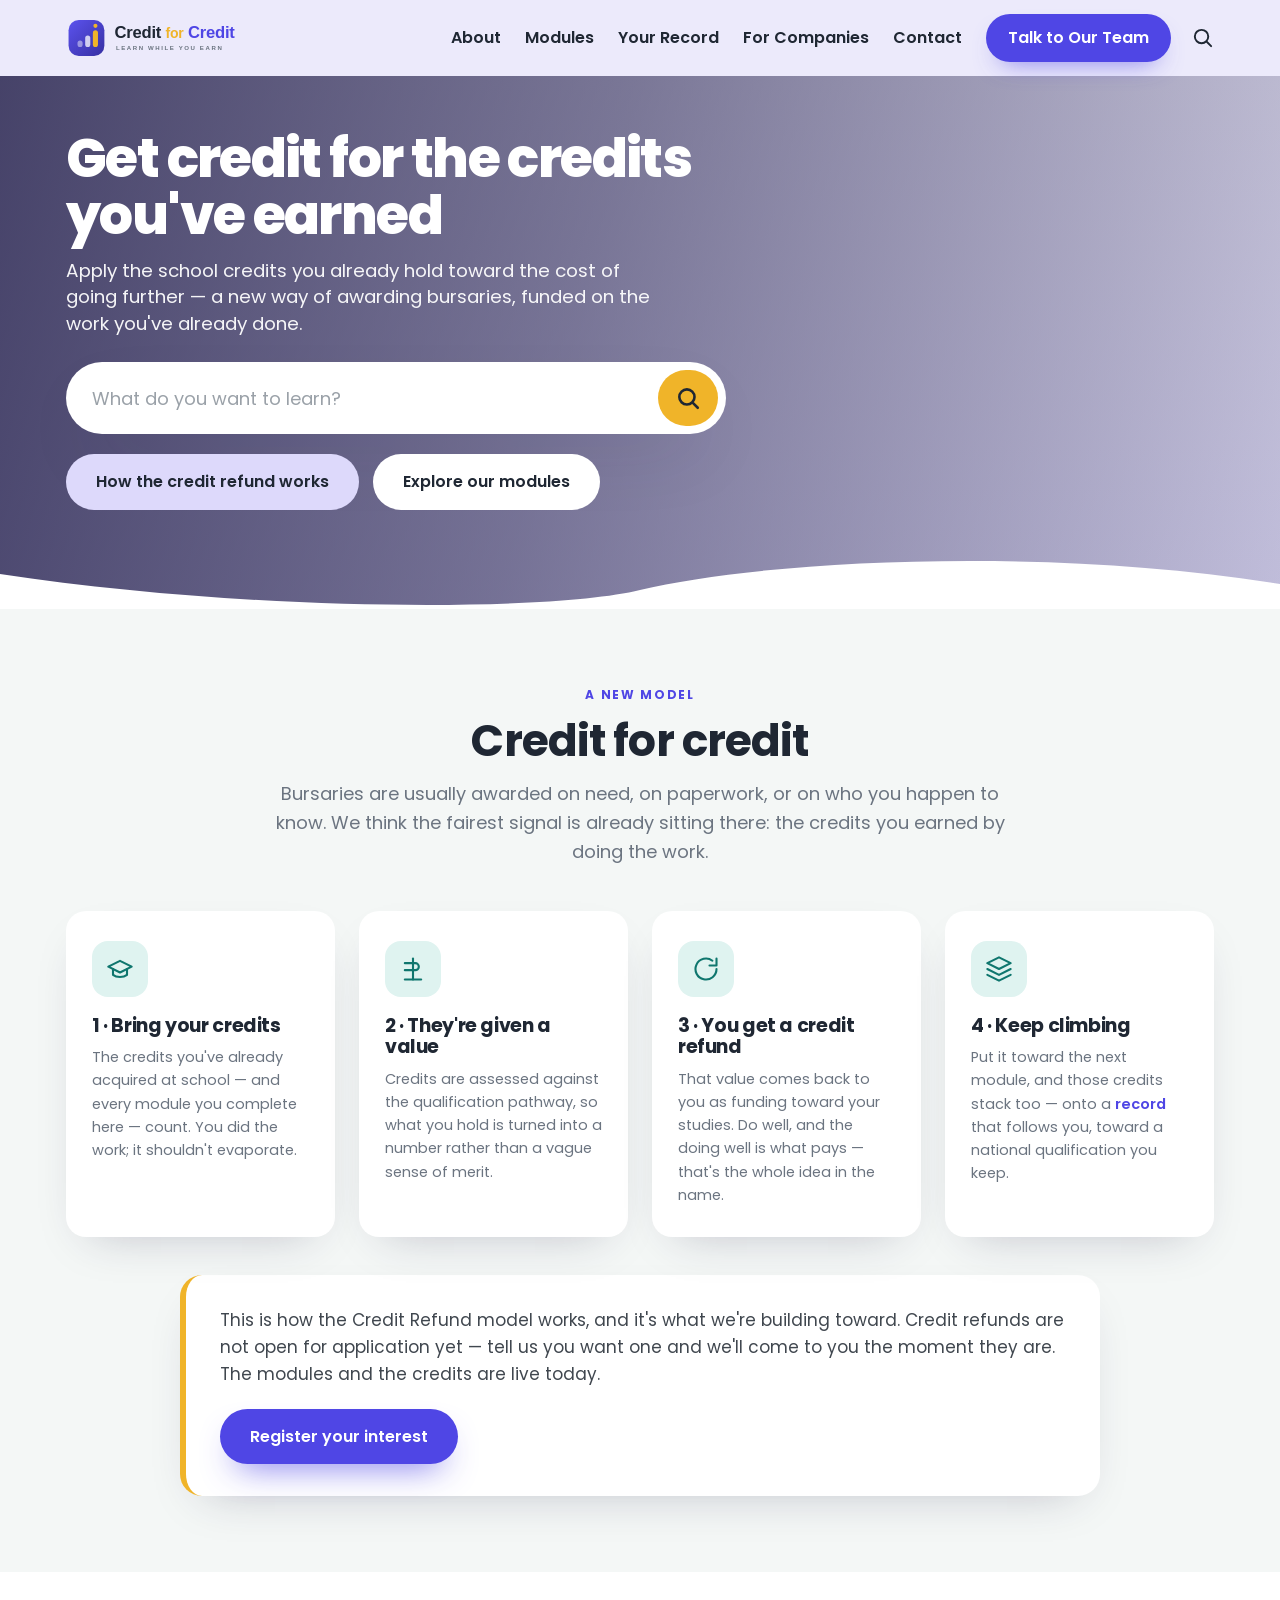
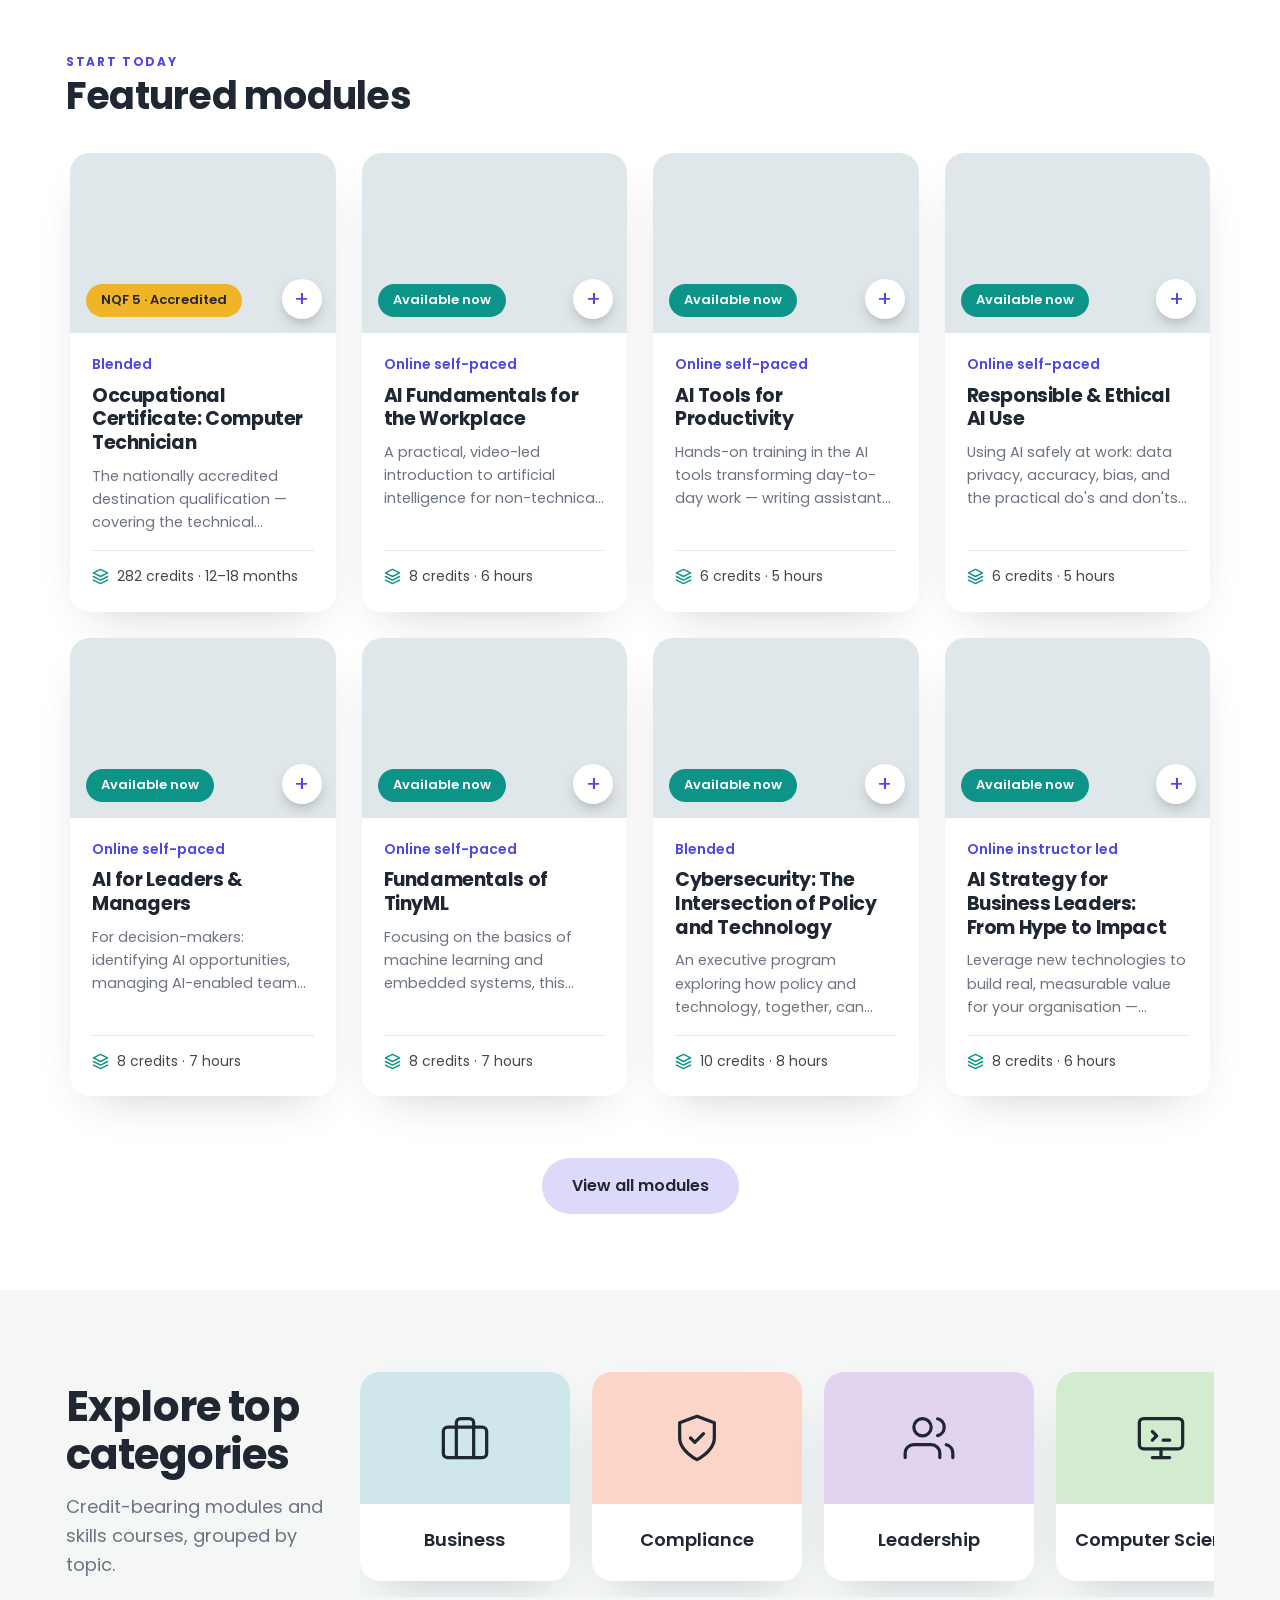
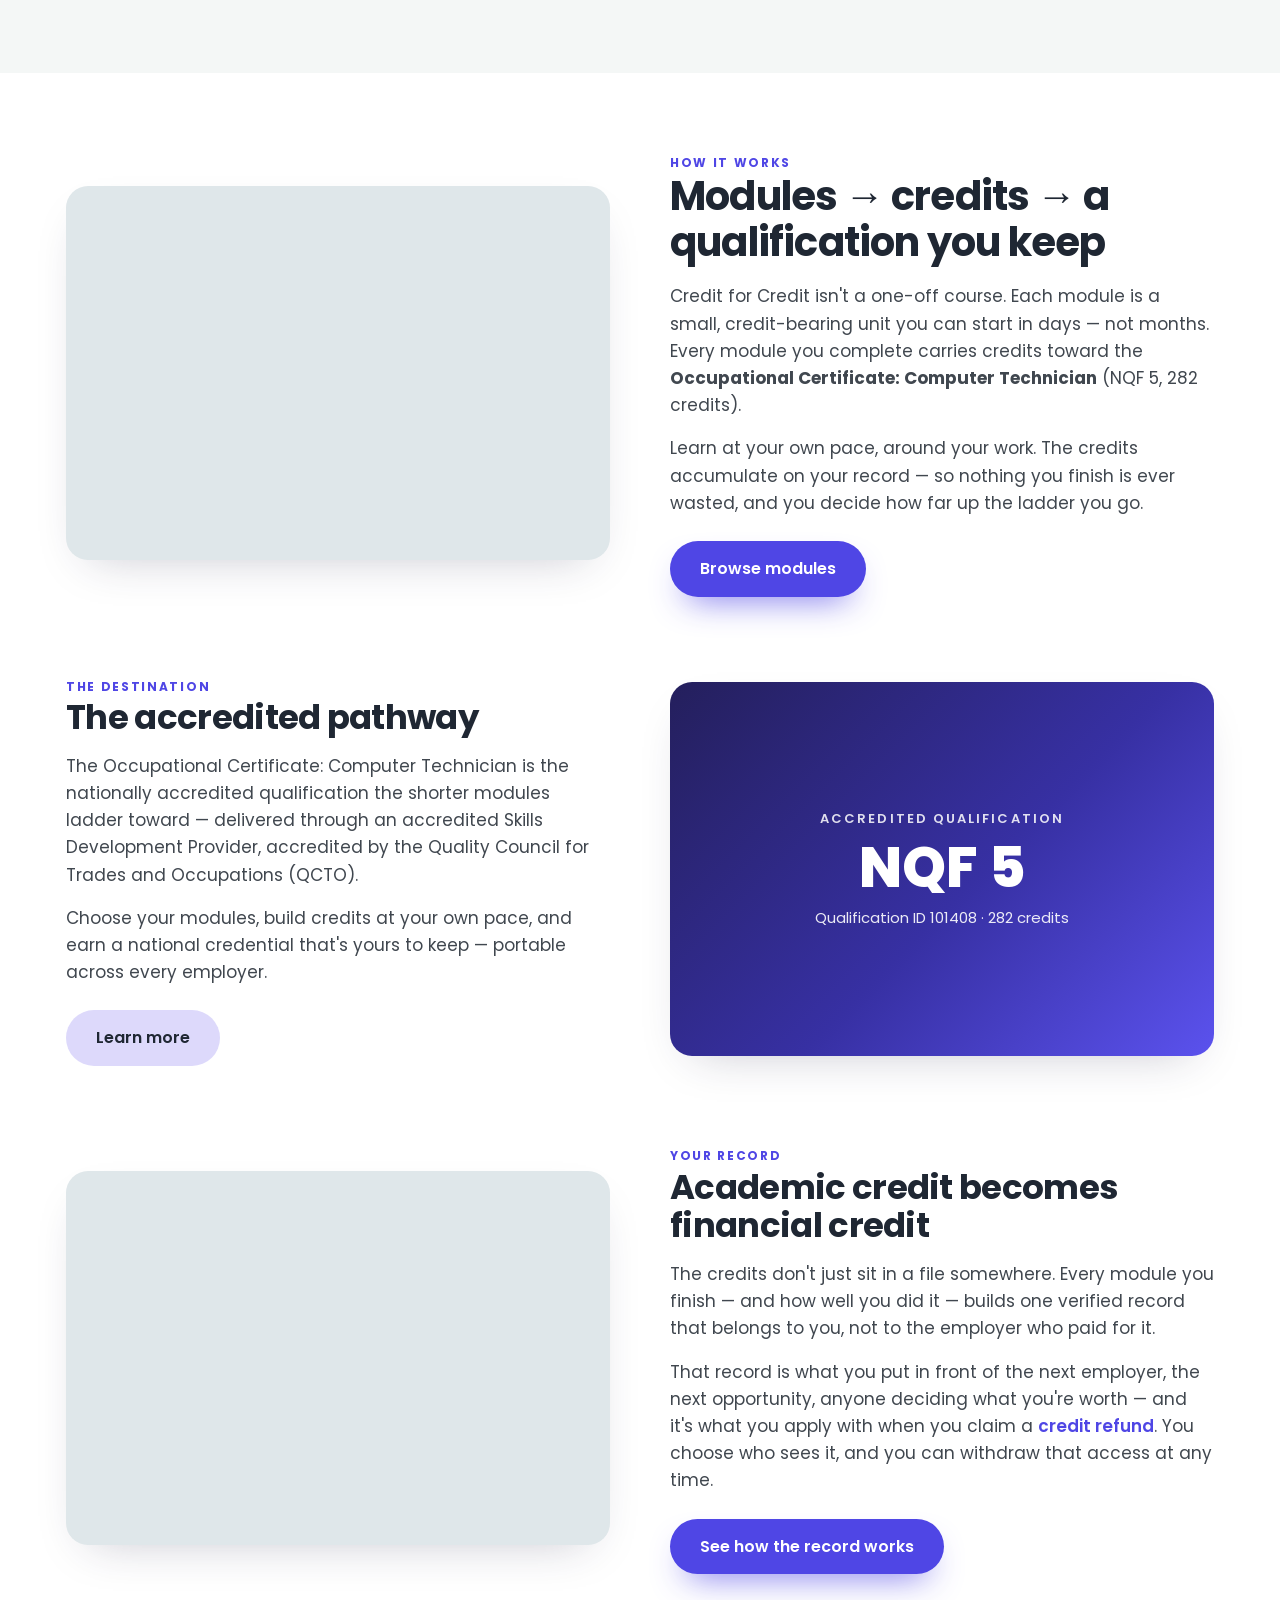
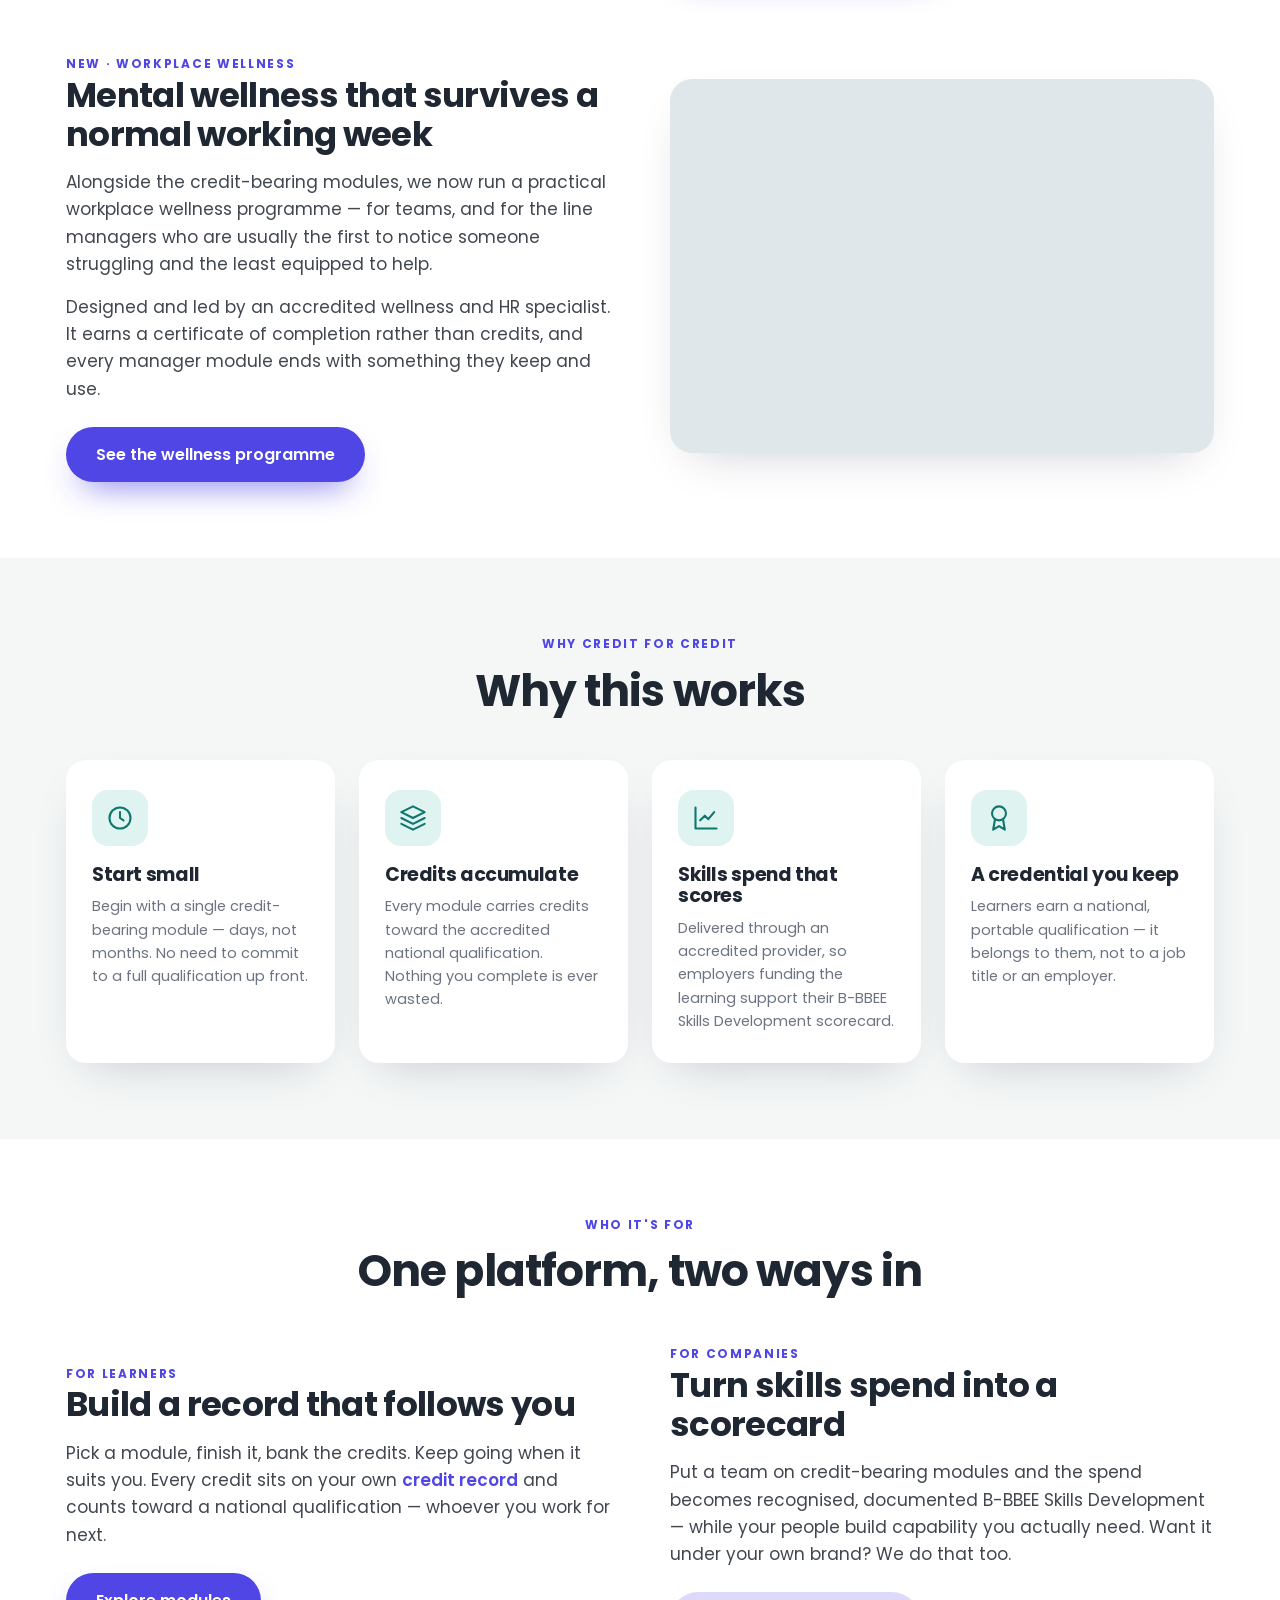
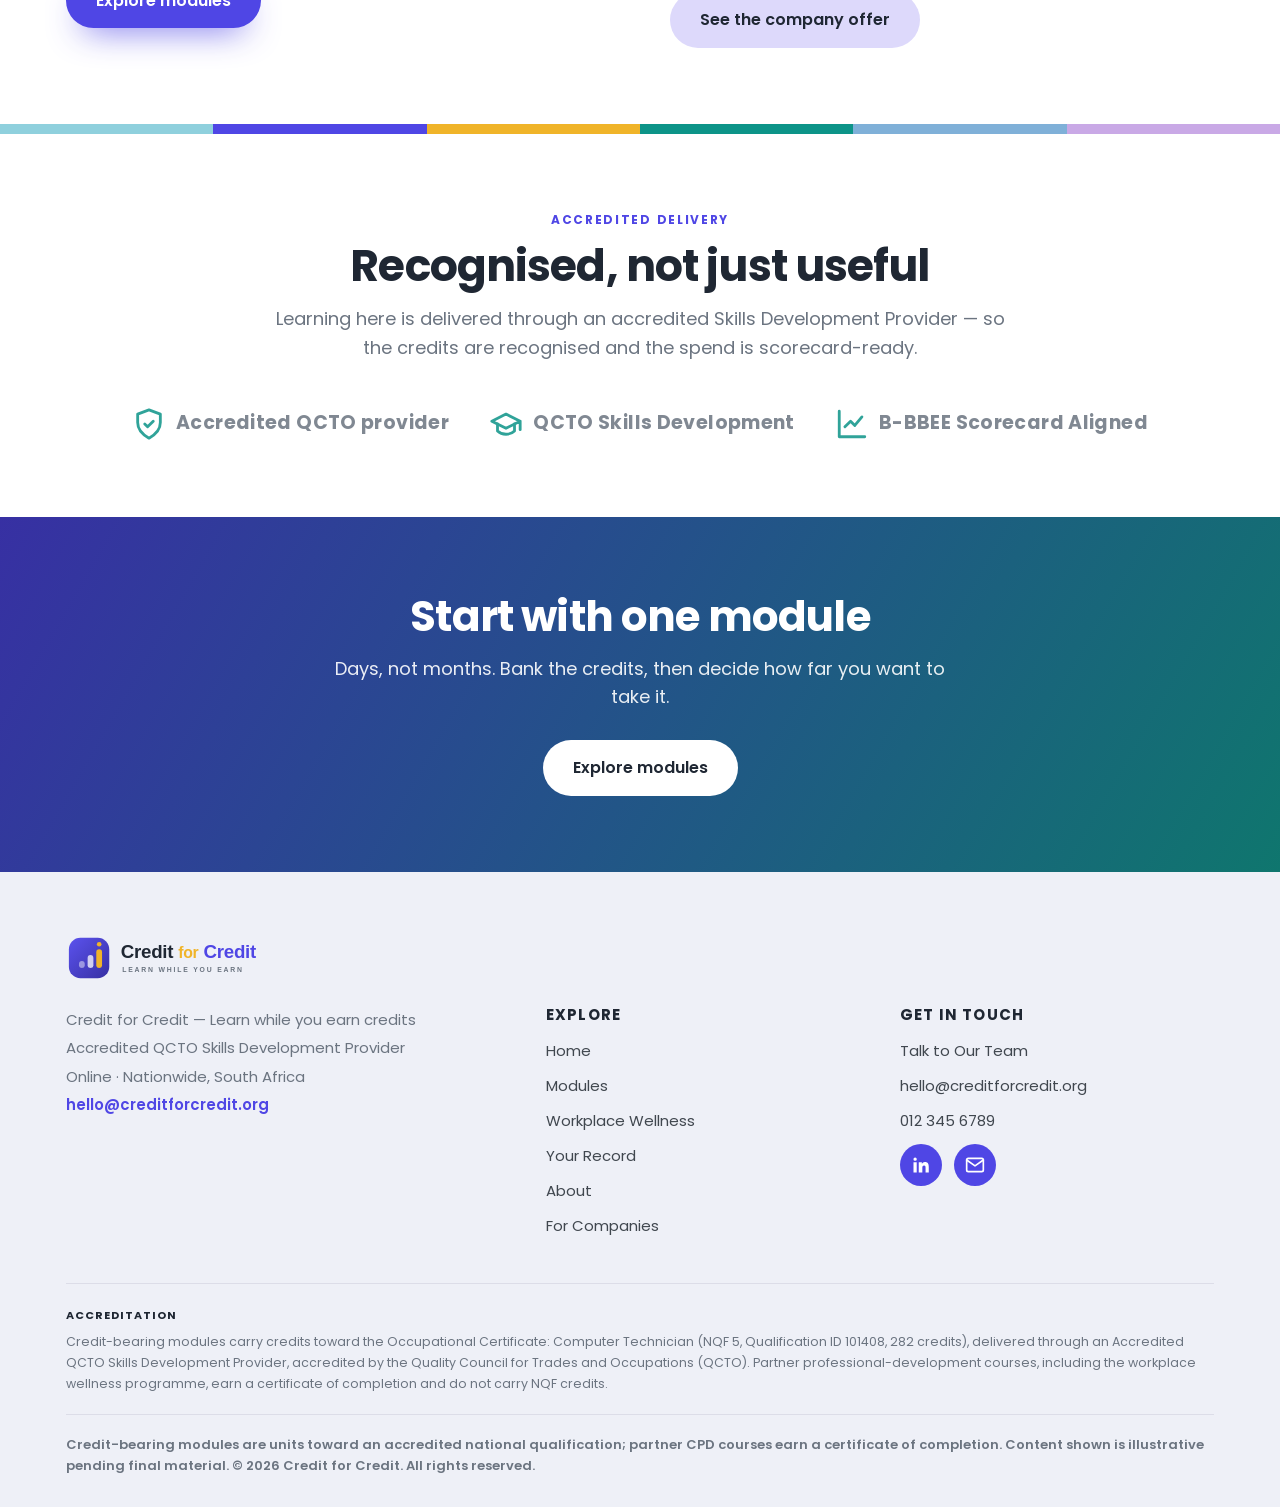
==== commit f93a596f: "Add the Workplace Wellness partner programme (CPD, not credits) Taryn McCormick's two-track wellness" ====
--- a/index.html
+++ b/index.html
@@ -35,7 +35,7 @@
     </form>
     <div class="hero-cta">
       <a href="#refund" class="btn btn-soft">How the credit refund works</a>
-      <a href="modules.html" class="btn btn-white">Explore our modules</a>
+      <a href="modules" class="btn btn-white">Explore our modules</a>
     </div>
   </div>
   <div class="hero-curve"><svg viewBox="0 0 1440 70" preserveAspectRatio="none"><path d="M0,70 L0,34 C280,72 620,72 720,50 C860,20 1180,6 1440,44 L1440,70 Z" fill="#ffffff"/></svg></div>
@@ -53,12 +53,12 @@
       <div class="pillar reveal"><div class="ico"><svg viewBox="0 0 24 24" fill="none" stroke="currentColor" stroke-width="1.8" stroke-linecap="round" stroke-linejoin="round"><path d="M22 10 12 5 2 10l10 5 10-5Z"/><path d="M6 12v5c3 2.5 9 2.5 12 0v-5"/></svg></div><h3>1 · Bring your credits</h3><p>The credits you've already acquired at school — and every module you complete here — count. You did the work; it shouldn't evaporate.</p></div>
       <div class="pillar reveal"><div class="ico"><svg viewBox="0 0 24 24" fill="none" stroke="currentColor" stroke-width="1.8" stroke-linecap="round" stroke-linejoin="round"><path d="M12 3v18"/><path d="M5 7h9a3 3 0 0 1 0 6H5"/><path d="M5 21h14"/></svg></div><h3>2 · They're given a value</h3><p>Credits are assessed against the qualification pathway, so what you hold is turned into a number rather than a vague sense of merit.</p></div>
       <div class="pillar reveal"><div class="ico"><svg viewBox="0 0 24 24" fill="none" stroke="currentColor" stroke-width="1.8" stroke-linecap="round" stroke-linejoin="round"><path d="M21 12a9 9 0 1 1-3.5-7.1"/><path d="M21 3v6h-6"/></svg></div><h3>3 · You get a credit refund</h3><p>That value comes back to you as funding toward your studies. Do well, and the doing well is what pays — that's the whole idea in the name.</p></div>
-      <div class="pillar reveal"><div class="ico"><svg viewBox="0 0 24 24" fill="none" stroke="currentColor" stroke-width="1.8" stroke-linecap="round" stroke-linejoin="round"><path d="M12 2 2 7l10 5 10-5-10-5Z"/><path d="M2 12l10 5 10-5M2 17l10 5 10-5"/></svg></div><h3>4 · Keep climbing</h3><p>Put it toward the next module, and those credits stack too — onto a <a href="record.html">record</a> that follows you, toward a national qualification you keep.</p></div>
+      <div class="pillar reveal"><div class="ico"><svg viewBox="0 0 24 24" fill="none" stroke="currentColor" stroke-width="1.8" stroke-linecap="round" stroke-linejoin="round"><path d="M12 2 2 7l10 5 10-5-10-5Z"/><path d="M2 12l10 5 10-5M2 17l10 5 10-5"/></svg></div><h3>4 · Keep climbing</h3><p>Put it toward the next module, and those credits stack too — onto a <a href="record">record</a> that follows you, toward a national qualification you keep.</p></div>
     </div>
 
     <div class="reveal" style="background:#fff;border-radius:22px;box-shadow:var(--shadow);padding:32px 34px;max-width:920px;margin:38px auto 0;border-left:6px solid var(--gold)">
       <p style="font-size:17px;color:var(--body)">This is how the <span data-b="refundName">Credit Refund</span> model works, and it's what we're building toward. Credit refunds are not open for application yet — tell us you want one and we'll come to you the moment they are. The modules and the credits are live today.</p>
-      <a data-b="refundCta" data-b-href="refundCtaUrl" href="contact.html" class="btn btn-primary" style="margin-top:20px">Register your interest</a>
+      <a data-b="refundCta" data-b-href="refundCtaUrl" href="contact" class="btn btn-primary" style="margin-top:20px">Register your interest</a>
     </div>
   </div>
 </section>
@@ -79,7 +79,7 @@
     <div class="carousel">
       <div class="carousel-track" id="featuredTrack"><!-- rendered by app.js --></div>
     </div>
-    <div class="center-btn"><a href="modules.html" class="btn btn-soft">View all modules</a></div>
+    <div class="center-btn"><a href="modules" class="btn btn-soft">View all modules</a></div>
   </div>
 </section>
 
@@ -92,13 +92,14 @@
         <p style="color:var(--muted);font-size:18px;margin-top:14px">Credit-bearing modules and skills courses, grouped by topic.</p>
       </div>
       <div class="cat-track reveal">
-        <a class="cat-tile cat-c1" href="modules.html?q=Business"><div class="cat-ico"><svg viewBox="0 0 24 24" fill="none" stroke="currentColor" stroke-linecap="round" stroke-linejoin="round"><rect x="2" y="7" width="20" height="14" rx="2"/><path d="M16 21V5a2 2 0 0 0-2-2h-4a2 2 0 0 0-2 2v16"/></svg></div><p>Business</p></a>
-        <a class="cat-tile cat-c2" href="modules.html?q=Compliance"><div class="cat-ico"><svg viewBox="0 0 24 24" fill="none" stroke="currentColor" stroke-linecap="round" stroke-linejoin="round"><path d="M12 22s8-4 8-10V5l-8-3-8 3v7c0 6 8 10 8 10z"/><path d="m9 12 2 2 4-4"/></svg></div><p>Compliance</p></a>
-        <a class="cat-tile cat-c3" href="modules.html?q=Leadership"><div class="cat-ico"><svg viewBox="0 0 24 24" fill="none" stroke="currentColor" stroke-linecap="round" stroke-linejoin="round"><path d="M17 21v-2a4 4 0 0 0-4-4H5a4 4 0 0 0-4 4v2"/><circle cx="9" cy="7" r="4"/><path d="M23 21v-2a4 4 0 0 0-3-3.87M16 3.13a4 4 0 0 1 0 7.75"/></svg></div><p>Leadership</p></a>
-        <a class="cat-tile cat-c4" href="modules.html?q=Computer%20Science"><div class="cat-ico"><svg viewBox="0 0 24 24" fill="none" stroke="currentColor" stroke-linecap="round" stroke-linejoin="round"><rect x="2" y="3" width="20" height="14" rx="2"/><path d="M8 21h8M12 17v4"/><path d="m8 9 2 2-2 2M13 13h3"/></svg></div><p>Computer Science</p></a>
-        <a class="cat-tile cat-c5" href="modules.html?q=Health%20%26%20Medicine"><div class="cat-ico"><svg viewBox="0 0 24 24" fill="none" stroke="currentColor" stroke-linecap="round" stroke-linejoin="round"><path d="M11 2a2 2 0 0 0-2 2v2H7a2 2 0 0 0-2 2v2a2 2 0 0 0 2 2h2v2a2 2 0 0 0 2 2h2a2 2 0 0 0 2-2v-2h2a2 2 0 0 0 2-2V8a2 2 0 0 0-2-2h-2V4a2 2 0 0 0-2-2z"/></svg></div><p>Health &amp; Medicine</p></a>
-        <a class="cat-tile cat-c6" href="modules.html?q=Social%20Sciences"><div class="cat-ico"><svg viewBox="0 0 24 24" fill="none" stroke="currentColor" stroke-linecap="round" stroke-linejoin="round"><circle cx="12" cy="12" r="10"/><path d="M2 12h20M12 2a15 15 0 0 1 0 20 15 15 0 0 1 0-20Z"/></svg></div><p>Social Sciences</p></a>
-        <a class="cat-tile cat-c7" href="modules.html?q=Accredited"><div class="cat-ico"><svg viewBox="0 0 24 24" fill="none" stroke="currentColor" stroke-linecap="round" stroke-linejoin="round"><circle cx="12" cy="8" r="6"/><path d="M15.5 13.5 17 22l-5-3-5 3 1.5-8.5"/></svg></div><p>Accredited</p></a>
+        <a class="cat-tile cat-c1" href="modules?q=Business"><div class="cat-ico"><svg viewBox="0 0 24 24" fill="none" stroke="currentColor" stroke-linecap="round" stroke-linejoin="round"><rect x="2" y="7" width="20" height="14" rx="2"/><path d="M16 21V5a2 2 0 0 0-2-2h-4a2 2 0 0 0-2 2v16"/></svg></div><p>Business</p></a>
+        <a class="cat-tile cat-c2" href="modules?q=Compliance"><div class="cat-ico"><svg viewBox="0 0 24 24" fill="none" stroke="currentColor" stroke-linecap="round" stroke-linejoin="round"><path d="M12 22s8-4 8-10V5l-8-3-8 3v7c0 6 8 10 8 10z"/><path d="m9 12 2 2 4-4"/></svg></div><p>Compliance</p></a>
+        <a class="cat-tile cat-c3" href="modules?q=Leadership"><div class="cat-ico"><svg viewBox="0 0 24 24" fill="none" stroke="currentColor" stroke-linecap="round" stroke-linejoin="round"><path d="M17 21v-2a4 4 0 0 0-4-4H5a4 4 0 0 0-4 4v2"/><circle cx="9" cy="7" r="4"/><path d="M23 21v-2a4 4 0 0 0-3-3.87M16 3.13a4 4 0 0 1 0 7.75"/></svg></div><p>Leadership</p></a>
+        <a class="cat-tile cat-c4" href="modules?q=Computer%20Science"><div class="cat-ico"><svg viewBox="0 0 24 24" fill="none" stroke="currentColor" stroke-linecap="round" stroke-linejoin="round"><rect x="2" y="3" width="20" height="14" rx="2"/><path d="M8 21h8M12 17v4"/><path d="m8 9 2 2-2 2M13 13h3"/></svg></div><p>Computer Science</p></a>
+        <a class="cat-tile cat-c5" href="modules?q=Health%20%26%20Medicine"><div class="cat-ico"><svg viewBox="0 0 24 24" fill="none" stroke="currentColor" stroke-linecap="round" stroke-linejoin="round"><path d="M11 2a2 2 0 0 0-2 2v2H7a2 2 0 0 0-2 2v2a2 2 0 0 0 2 2h2v2a2 2 0 0 0 2 2h2a2 2 0 0 0 2-2v-2h2a2 2 0 0 0 2-2V8a2 2 0 0 0-2-2h-2V4a2 2 0 0 0-2-2z"/></svg></div><p>Health &amp; Medicine</p></a>
+        <a class="cat-tile cat-c6" href="modules?q=Social%20Sciences"><div class="cat-ico"><svg viewBox="0 0 24 24" fill="none" stroke="currentColor" stroke-linecap="round" stroke-linejoin="round"><circle cx="12" cy="12" r="10"/><path d="M2 12h20M12 2a15 15 0 0 1 0 20 15 15 0 0 1 0-20Z"/></svg></div><p>Social Sciences</p></a>
+        <a class="cat-tile cat-c6" href="wellness"><div class="cat-ico"><svg viewBox="0 0 24 24" fill="none" stroke="currentColor" stroke-linecap="round" stroke-linejoin="round"><path d="M20.8 5.6a5.5 5.5 0 0 0-7.8 0L12 6.6l-1-1a5.5 5.5 0 0 0-7.8 7.8l1 1L12 22l7.8-7.6 1-1a5.5 5.5 0 0 0 0-7.8Z"/></svg></div><p>Wellness</p></a>
+        <a class="cat-tile cat-c7" href="modules?q=Accredited"><div class="cat-ico"><svg viewBox="0 0 24 24" fill="none" stroke="currentColor" stroke-linecap="round" stroke-linejoin="round"><circle cx="12" cy="8" r="6"/><path d="M15.5 13.5 17 22l-5-3-5 3 1.5-8.5"/></svg></div><p>Accredited</p></a>
       </div>
     </div>
   </div>
@@ -114,7 +115,7 @@
         <h2>Modules → credits → a qualification you keep</h2>
         <p><span data-b="academyName">Credit for Credit</span> isn't a one-off course. Each module is a small, credit-bearing unit you can start in days — not months. Every module you complete carries credits toward the <strong data-b="qualification">Occupational Certificate: Computer Technician</strong> (<span data-b="nqf">NQF 5</span>, <span data-b="credits">282</span> credits).</p>
         <p>Learn at your own pace, around your work. The credits accumulate on your record — so nothing you finish is ever wasted, and you decide how far up the ladder you go.</p>
-        <a href="modules.html" class="btn btn-primary">Browse modules</a>
+        <a href="modules" class="btn btn-primary">Browse modules</a>
       </div>
     </div>
 
@@ -131,7 +132,7 @@
         <h3>The accredited pathway</h3>
         <p>The <span data-b="qualification">Occupational Certificate: Computer Technician</span> is the nationally accredited qualification the shorter modules ladder toward — delivered through an accredited Skills Development Provider, accredited by the Quality Council for Trades and Occupations (QCTO).</p>
         <p>Choose your modules, build credits at your own pace, and earn a national credential that's yours to keep — portable across every employer.</p>
-        <a href="course.html?c=computer-technician" class="btn btn-soft">Learn more</a>
+        <a href="course?c=computer-technician" class="btn btn-soft">Learn more</a>
       </div>
     </div>
 
@@ -142,7 +143,18 @@
         <h3><span data-b="promise">Academic credit becomes financial credit</span></h3>
         <p>The credits don't just sit in a file somewhere. Every module you finish — and how well you did it — builds one verified record that belongs to you, not to the employer who paid for it.</p>
         <p>That record is what you put in front of the next employer, the next opportunity, anyone deciding what you're worth — and it's what you apply with when you claim a <a href="#refund">credit refund</a>. You choose who sees it, and you can withdraw that access at any time.</p>
-        <a href="record.html" class="btn btn-primary">See how the record works</a>
+        <a href="record" class="btn btn-primary">See how the record works</a>
+      </div>
+    </div>
+
+    <div class="split rev reveal">
+      <div class="split-media" style="background-image:url(https://images.unsplash.com/photo-1506126613408-eca07ce68773?auto=format&fit=crop&w=1100&q=80)"></div>
+      <div>
+        <span class="eyebrow">New · workplace wellness</span>
+        <h3>Mental wellness that survives a normal working week</h3>
+        <p>Alongside the credit-bearing modules, we now run a practical workplace wellness programme — for teams, and for the line managers who are usually the first to notice someone struggling and the least equipped to help.</p>
+        <p>Designed and led by an accredited wellness and HR specialist. It earns a certificate of completion rather than credits, and every manager module ends with something they keep and use.</p>
+        <a href="wellness" class="btn btn-primary">See the wellness programme</a>
       </div>
     </div>
   </div>
@@ -175,14 +187,14 @@
       <div>
         <span class="eyebrow">For learners</span>
         <h3>Build a record that follows you</h3>
-        <p>Pick a module, finish it, bank the credits. Keep going when it suits you. Every credit sits on your own <a href="record.html">credit record</a> and counts toward a national qualification — whoever you work for next.</p>
-        <a href="modules.html" class="btn btn-primary">Explore modules</a>
+        <p>Pick a module, finish it, bank the credits. Keep going when it suits you. Every credit sits on your own <a href="record">credit record</a> and counts toward a national qualification — whoever you work for next.</p>
+        <a href="modules" class="btn btn-primary">Explore modules</a>
       </div>
       <div>
         <span class="eyebrow">For companies</span>
         <h3>Turn skills spend into a scorecard</h3>
         <p>Put a team on credit-bearing modules and the spend becomes recognised, documented B-BBEE Skills Development — while your people build capability you actually need. Want it under your own brand? We do that too.</p>
-        <a href="companies.html" class="btn btn-soft">See the company offer</a>
+        <a href="companies" class="btn btn-soft">See the company offer</a>
       </div>
     </div>
   </div>
@@ -210,7 +222,7 @@
   <div class="wrap">
     <h2>Start with one module</h2>
     <p>Days, not months. Bank the credits, then decide how far you want to take it.</p>
-    <a href="modules.html" class="btn btn-white">Explore modules</a>
+    <a href="modules" class="btn btn-white">Explore modules</a>
   </div>
 </section>
 
--- a/styles.css
+++ b/styles.css
@@ -191,7 +191,9 @@
 .partners .plogo svg{width:34px;height:34px;color:var(--teal)}
 
 /* ---------- CTA BAND ---------- */
-.cta-band{background:linear-gradient(120deg,#14311f,#276b34);color:#fff;text-align:center;border-radius:0}
+/* Tokens, not hexes — this was a hardcoded dark green left over from the
+   superseded SPS palette and did not re-skin with BRAND.colors. */
+.cta-band{background:linear-gradient(120deg,var(--indigo-deep),var(--teal-deep));color:#fff;text-align:center;border-radius:0}
 .cta-band h2{color:#fff;font-size:clamp(28px,3.6vw,42px);margin-bottom:14px}
 .cta-band p{color:rgba(255,255,255,.9);font-size:18px;max-width:620px;margin:0 auto 28px}
 
